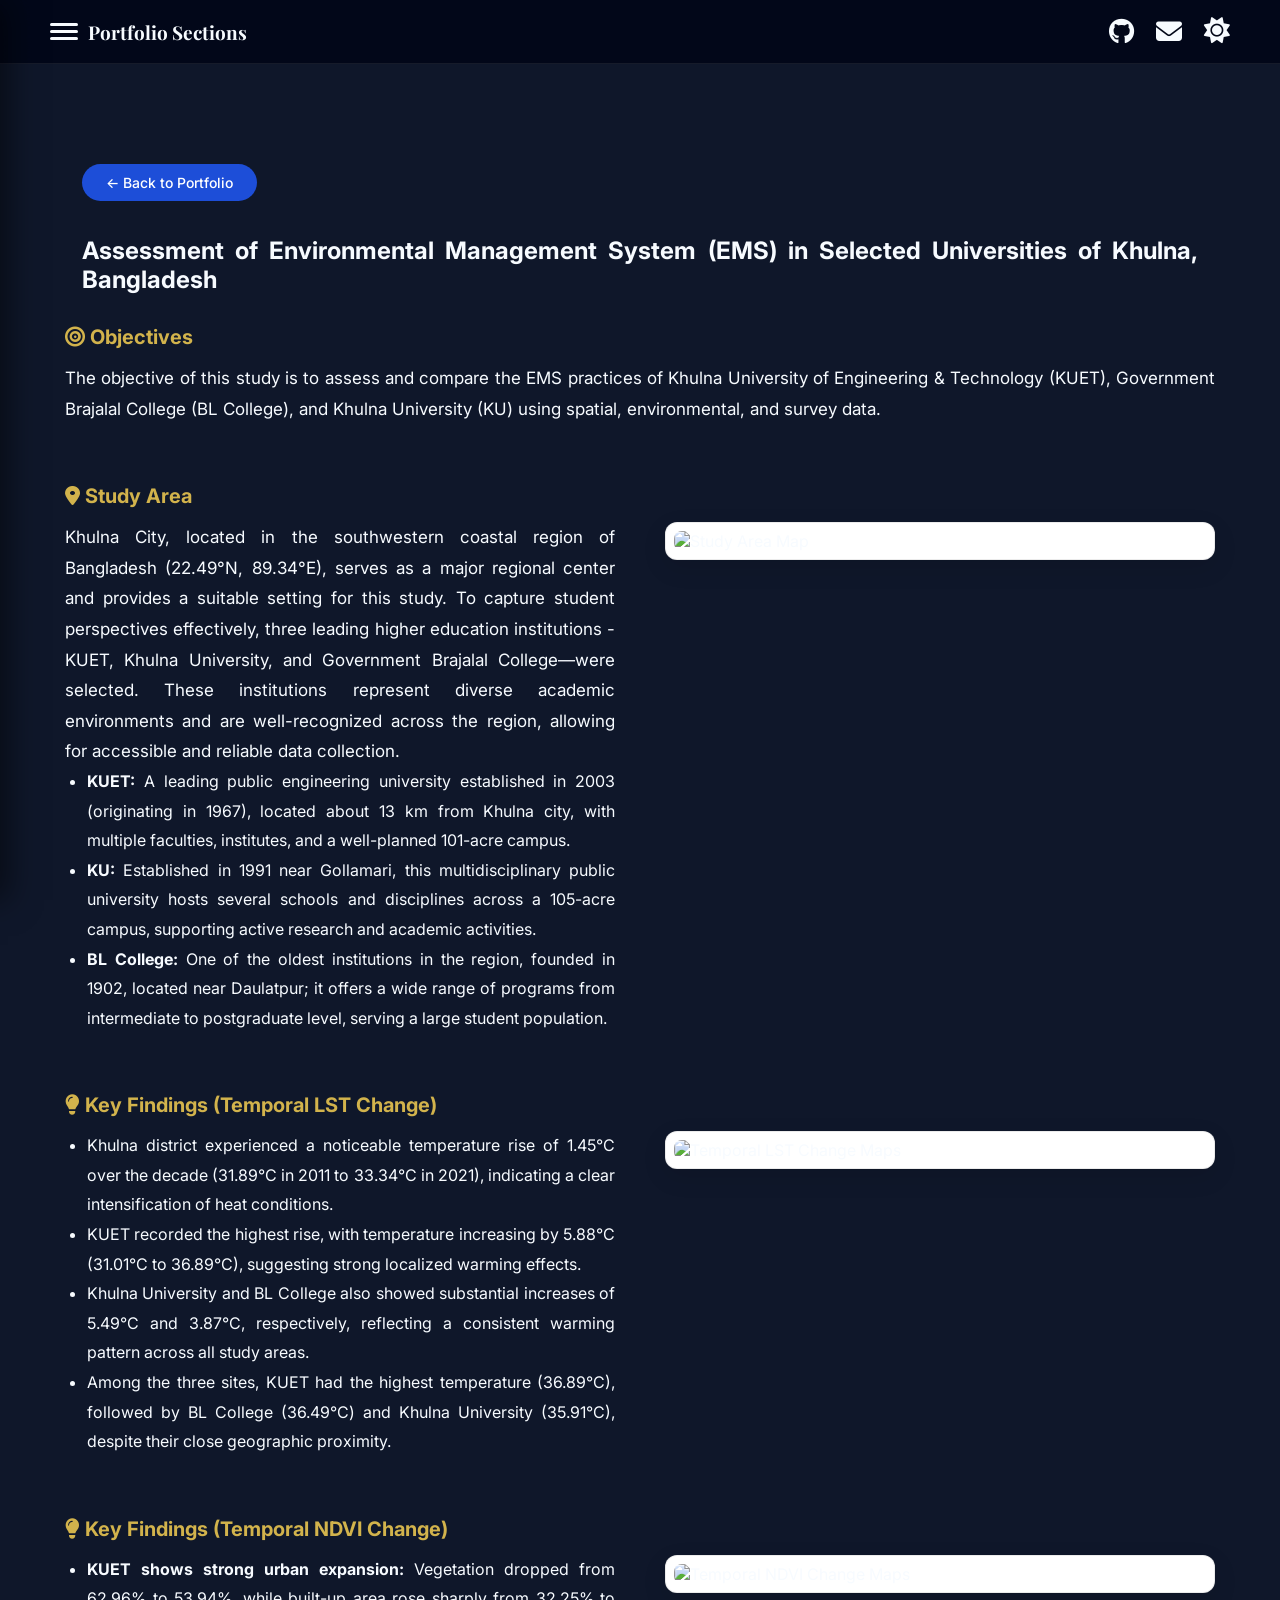
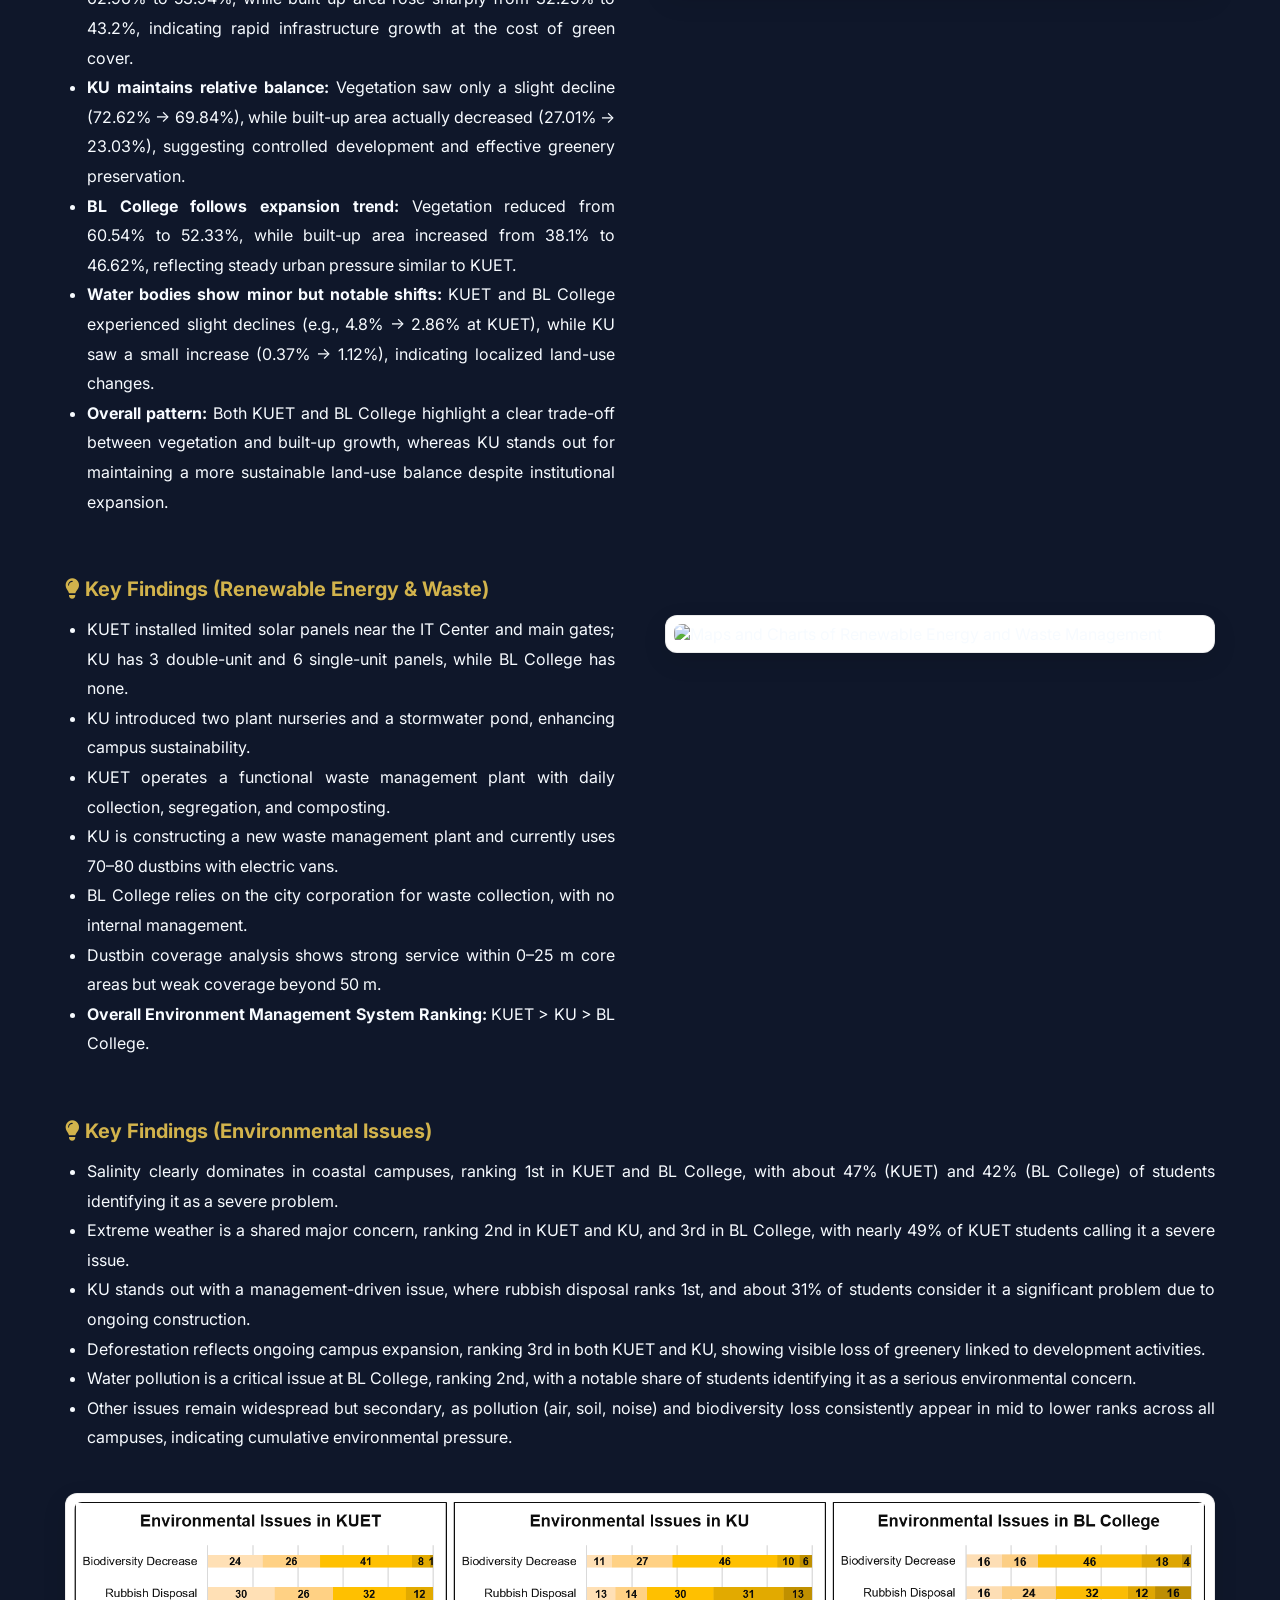
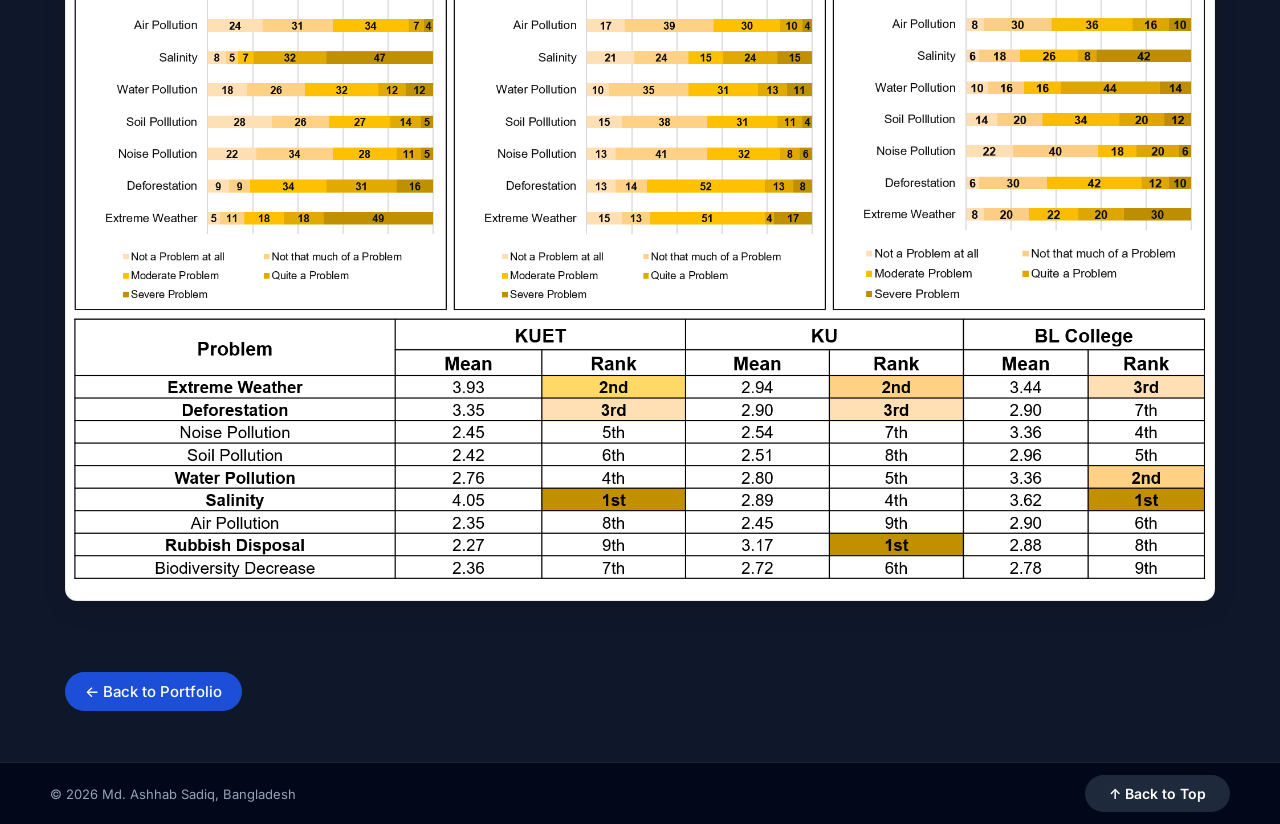
==== academic-ems.html @ 7db841ff "Create academic-ems.html" ====
<!DOCTYPE html>
<html lang="en">
<head>
  <meta charset="UTF-8">
  <meta name="viewport" content="width=device-width, initial-scale=1.0">
  <title>Md. Ashhab Sadiq | Portfolio</title>
  <link rel="stylesheet" href="style.css">
  <link rel="stylesheet" href="https://cdnjs.cloudflare.com/ajax/libs/font-awesome/6.5.1/css/all.min.css">
  <link href="https://fonts.googleapis.com/css2?family=Playfair+Display:wght@500;700&family=Inter:wght@300;400;500&display=swap" rel="stylesheet">
  <link rel="icon" href="Images/Icon.ico" type="image/png">
</head>
<body>

<!-- TOP NAVBAR -->
<header class="navbar">
  <div class="hamburger">
    <input type="checkbox" id="mobile-menu-toggle">
    <label for="mobile-menu-toggle" class="hamburger-label">
      <span></span><span></span><span></span>
    </label>
    <span class="hamburger-text">Portfolio Sections</span>
    <nav class="mobile-menu">
      <div class="menu-close"><i class="fas fa-times"></i></div>
      <a href="index.html#about" class="menu-link">ABOUT ME</a>
      <a href="index.html#education" class="menu-link">EDUCATION</a>
      <a href="index.html#research" class="menu-link">RESEARCH & PUBLICATIONS</a>
      <a href="index.html#projects" class="menu-link">ACADEMIC PROJECTS</a>
      <a href="index.html#experience" class="menu-link">WORK EXPERIENCES</a>
      <a href="index.html#skills" class="menu-link">TECHNICAL SKILLS</a>
      <a href="index.html#certifications" class="menu-link">CERTIFICATIONS</a>
      <a href="index.html#awards" class="menu-link">AWARDS</a>
      <a href="index.html#extracurricular" class="menu-link">EXTRACURRICULARS</a>
      <a href="index.html#contact" class="menu-link">CONTACT & PROFILES</a>
    </nav>
  </div>

  <div class="social-icons">
    <a href="https://github.com/ashhabsadiq" target="_blank"><i class="fab fa-github"></i></a>
    <a href="mailto:sadiq.kuet.urp@gmail.com"><i class="fas fa-envelope"></i></a>
    <button id="theme-toggle" class="theme-btn"><i class="fas fa-sun"></i></button>
  </div>
</header>

<!-- TITLE SECTION + TWO BUTTONS (perfectly aligned on same line) -->
<section class="hero" style="padding: 100px 20px 30px; text-align: left;">
  <div class="container">
    
<!-- Buttons row: Back on left -->
    <div style="display: flex; align-items: center; margin-bottom: 35px;">
      <a href="index.html#academic-ems" class="btn" style="font-size:14px; padding:10px 24px; white-space:nowrap;">
        ← Back to Portfolio
      </a>
    </div>

    <h2 style="margin-top:0; text-align:justify;">Assessment of Environmental Management System (EMS) in Selected Universities of Khulna, Bangladesh</h2>
  </div>
</section>

<!-- CONTENT -->
<section class="section">
  <div class="container">

    <!-- Aim -->
    <h4><i class="fas fa-bullseye"></i> Objectives</h4>
    <p style="font-size:17px; line-height:1.8; margin-bottom:40px; text-align:justify;">
      The objective of this study is to assess and compare the EMS practices of Khulna University of Engineering & Technology (KUET), Government Brajalal College (BL College), and Khulna University (KU) using spatial, environmental, and survey data.
    </p>

    <!-- Study Area - NEW SECTION -->
    <h4 style="margin-top: 60px;"><i class="fas fa-map-marker-alt"></i> Study Area</h4>
    <div style="display:flex; gap:50px; flex-wrap:wrap; align-items:start;">
      <div style="flex:1; min-width:300px;">
        <p style="font-size:17px; line-height:1.8; text-align:justify;">
Khulna City, located in the southwestern coastal region of Bangladesh (22.49°N, 89.34°E), serves as a major regional center and provides a suitable setting for this study. To capture student perspectives effectively, three leading higher education institutions - KUET, Khulna University, and Government Brajalal College—were selected. These institutions represent diverse academic environments and are well-recognized across the region, allowing for accessible and reliable data collection.</p>
        <ul style="line-height:1.85; font-size:16px; padding-left:22px; text-align:justify;">
 <li><strong>KUET:</strong> A leading public engineering university established in 2003 (originating in 1967), located about 13 km from Khulna city, with multiple faculties, institutes, and a well-planned 101-acre campus.</li>
 <li><strong>KU:</strong> Established in 1991 near Gollamari, this multidisciplinary public university hosts several schools and disciplines across a 105-acre campus, supporting active research and academic activities.</li>
 <li><strong>BL College:</strong> One of the oldest institutions in the region, founded in 1902, located near Daulatpur; it offers a wide range of programs from intermediate to postgraduate level, serving a large student population.</li>
        </ul>
      </div>
      <div style="flex:1; min-width:300px;">
        <div style="border: 1px solid rgba(0,0,0,0.08); border-radius:12px; padding:8px; background:#fff; box-shadow:0 8px 25px rgba(0,0,0,0.1);">
          <img src="Images/eps_studyarea.png" alt="Study Area Map" style="width:100%; border-radius:8px;">
        </div>
      </div>
    </div>

 <!-- Findings LST -->
   <h4 style="margin-top: 60px;"><i class="fas fa-lightbulb"></i> Key Findings (Temporal LST Change)</h4>
    <div style="display:flex; gap:50px; flex-wrap:wrap; align-items:start;">
      <div style="flex:1; min-width:300px;">
        <ul style="line-height:1.85; font-size:16px; padding-left:22px; text-align:justify;">
          <li>Khulna district experienced a noticeable temperature rise of 1.45°C over the decade (31.89°C in 2011 to 33.34°C in 2021), indicating a clear intensification of heat conditions.</li>
          <li>KUET recorded the highest rise, with temperature increasing by 5.88°C (31.01°C to 36.89°C), suggesting strong localized warming effects.</li>
          <li>Khulna University and BL College also showed substantial increases of 5.49°C and 3.87°C, respectively, reflecting a consistent warming pattern across all study areas.</li>
          <li>Among the three sites, KUET had the highest temperature (36.89°C), followed by BL College (36.49°C) and Khulna University (35.91°C), despite their close geographic proximity.</li>
        </ul>
      </div>
      <div style="flex:1; min-width:300px;">
        <div style="border: 1px solid rgba(0,0,0,0.08); border-radius:12px; padding:8px; background:#fff; box-shadow:0 8px 25px rgba(0,0,0,0.1);">
          <img src="Images/eps_lst.png" alt="Temporal LST Change Maps" style="width:100%; border-radius:8px;">
        </div>
      </div>
    </div>

     <!-- Findings NDVI -->
   <h4 style="margin-top: 60px;"><i class="fas fa-lightbulb"></i> Key Findings (Temporal NDVI Change)</h4>
    <div style="display:flex; gap:50px; flex-wrap:wrap; align-items:start;">
      <div style="flex:1; min-width:300px;">
        <ul style="line-height:1.85; font-size:16px; padding-left:22px; text-align:justify;">
          <li><strong>KUET shows strong urban expansion:</strong> Vegetation dropped from 62.96% to 53.94%, while built-up area rose sharply from 32.25% to 43.2%, indicating rapid infrastructure growth at the cost of green cover.</li>
          <li><strong>KU maintains relative balance:</strong> Vegetation saw only a slight decline (72.62% → 69.84%), while built-up area actually decreased (27.01% → 23.03%), suggesting controlled development and effective greenery preservation.</li>
          <li><strong>BL College follows expansion trend:</strong> Vegetation reduced from 60.54% to 52.33%, while built-up area increased from 38.1% to 46.62%, reflecting steady urban pressure similar to KUET.</li>
          <li><strong>Water bodies show minor but notable shifts:</strong> KUET and BL College experienced slight declines (e.g., 4.8% → 2.86% at KUET), while KU saw a small increase (0.37% → 1.12%), indicating localized land-use changes.</li>
          <li><strong>Overall pattern:</strong> Both KUET and BL College highlight a clear trade-off between vegetation and built-up growth, whereas KU stands out for maintaining a more sustainable land-use balance despite institutional expansion.</li>
        </ul>
      </div>
      <div style="flex:1; min-width:300px;">
        <div style="border: 1px solid rgba(0,0,0,0.08); border-radius:12px; padding:8px; background:#fff; box-shadow:0 8px 25px rgba(0,0,0,0.1);">
          <img src="Images/eps_ndvi.png" alt="Temporal NDVI Change Maps" style="width:100%; border-radius:8px;">
        </div>
      </div>
    </div>
    
   <!-- Findings Others -->
   <h4 style="margin-top: 60px;"><i class="fas fa-lightbulb"></i> Key Findings (Renewable Energy & Waste)</h4>
    <div style="display:flex; gap:50px; flex-wrap:wrap; align-items:start;">
      <div style="flex:1; min-width:300px;">
        <ul style="line-height:1.85; font-size:16px; padding-left:22px; text-align:justify;">
      <li>KUET installed limited solar panels near the IT Center and main gates; KU has 3 double-unit and 6 single-unit panels, while BL College has none.  </li>
      <li>KU introduced two plant nurseries and a stormwater pond, enhancing campus sustainability. </li>
      <li>KUET operates a functional waste management plant with daily collection, segregation, and composting.</li>
      <li>KU is constructing a new waste management plant and currently uses 70–80 dustbins with electric vans.</li>
      <li>BL College relies on the city corporation for waste collection, with no internal management.</li>
      <li>Dustbin coverage analysis shows strong service within 0–25 m core areas but weak coverage beyond 50 m.</li>
      <li><strong>Overall Environment Management System Ranking:</strong> KUET > KU > BL College.</li>
        </ul>
      </div>
      <div style="flex:1; min-width:300px;">
        <div style="border: 1px solid rgba(0,0,0,0.08); border-radius:12px; padding:8px; background:#fff; box-shadow:0 8px 25px rgba(0,0,0,0.1);">
          <img src="Images/eps_others.png" alt="Maps and Charts of Renewable Energy and Waste Management" style="width:100%; border-radius:8px;">
        </div>
      </div>
    </div>

    <!-- Key Findings ENV Issues-->
    <h4 style="margin-top: 60px;"><i class="fas fa-lightbulb"></i> Key Findings (Environmental Issues)</h4>
    <ul style="line-height:1.85; font-size:16px; margin-bottom:40px; padding-left:22px; text-align:justify;">
      <li>Salinity clearly dominates in coastal campuses, ranking 1st in KUET and BL College, with about 47% (KUET) and 42% (BL College) of students identifying it as a severe problem.</li>
      <li>Extreme weather is a shared major concern, ranking 2nd in KUET and KU, and 3rd in BL College, with nearly 49% of KUET students calling it a severe issue.</li>
      <li>KU stands out with a management-driven issue, where rubbish disposal ranks 1st, and about 31% of students consider it a significant problem due to ongoing construction.</li>
      <li>Deforestation reflects ongoing campus expansion, ranking 3rd in both KUET and KU, showing visible loss of greenery linked to development activities.</li>
      <li>Water pollution is a critical issue at BL College, ranking 2nd, with a notable share of students identifying it as a serious environmental concern.</li>
      <li>Other issues remain widespread but secondary, as pollution (air, soil, noise) and biodiversity loss consistently appear in mid to lower ranks across all campuses, indicating cumulative environmental pressure.</li>
    </ul>

    <div style="border: 1px solid rgba(0,0,0,0.08); border-radius:12px; padding:8px; background:#fff; box-shadow:0 8px 25px rgba(0,0,0,0.1);">
      <img src="Images/eps_envissues.png" alt="Environmental Issues of KUET, KU and BL College" style="width:100%; border-radius:8px;">
    </div>
    
    <!-- Bottom Back button -->
    <div style="text-align:left; margin:80px 0 60px;">
      <a href="index.html#academic-ems" class="btn" style="font-size:15px; padding:10px 20px;">
        ← Back to Portfolio
      </a>
    </div>

  </div>
</section>

<!-- FOOTER -->
<footer class="footer">
  <div class="footer-left">© 2026 Md. Ashhab Sadiq, Bangladesh</div>
  <a href="#" onclick="window.scrollTo({top:0, behavior:'smooth'}); return false;" class="back-to-top">↑ Back to Top</a>
</footer>

<script>
// Theme toggle + menu script (same as main portfolio)
const toggleBtn = document.getElementById('theme-toggle');
const body = document.body;
function setTheme(isLight) {
  if (isLight) {
    body.classList.add('light-mode');
    toggleBtn.innerHTML = '<i class="fas fa-moon"></i>';
  } else {
    body.classList.remove('light-mode');
    toggleBtn.innerHTML = '<i class="fas fa-sun"></i>';
  }
}
if (localStorage.getItem('theme') === 'light') setTheme(true);
toggleBtn.addEventListener('click', () => {
  const isLight = !body.classList.contains('light-mode');
  setTheme(isLight);
  localStorage.setItem('theme', isLight ? 'light' : 'dark');
});

document.querySelectorAll('.menu-link').forEach(link => {
  link.addEventListener('click', () => {
    document.getElementById('mobile-menu-toggle').checked = false;
  });
});
document.querySelector('.menu-close').addEventListener('click', () => {
  document.getElementById('mobile-menu-toggle').checked = false;
});
</script>
<!-- MOBILE RESPONSIVE - Same as main portfolio -->
<style>
@media (max-width: 768px) {
  .navbar { padding: 14px 16px !important; }
  .container { width: 98% !important; padding-left: 8px !important; padding-right: 8px !important; }
  .hero { padding: 80px 8px 18px !important; font-size: 12px !important }
  .section { padding: 50px 8px !important; }
  .btn { padding: 10px 8px !important; font-size: 14px; }
}
</style>
</body>
</html>
---- style.css ----
/* ===================== */
/* RESET */
/* ===================== */
* {
  margin: 0;
  padding: 0;
  box-sizing: border-box;
}
body {
  font-family: 'Inter', sans-serif;
  background: #0f172a;
  color: #f7fbff; 
}

/* ===================== */
/* FIX: HIDE CHECKBOX */
/* ===================== */
#mobile-menu-toggle {
  display: none !important;
}

/* ===================== */
/* TOP NAVBAR */
/* ===================== */
.navbar {
  display: flex;
  justify-content: space-between;
  align-items: center;
  padding: 16px 50px;
  background: rgba(2, 6, 23, 0.88);
  backdrop-filter: blur(20px);
  border-bottom: 1px solid rgba(255,255,255,0.08);
  font-size: 16.5px;
  position: sticky;
  top: 0;
  z-index: 1000;
}

/* Light mode glass */
.light-mode .navbar {
  background: rgba(248, 246, 242, 0.90);
  backdrop-filter: blur(20px);
  border-bottom: 1px solid rgba(0,0,0,0.08);
}
.logo {
  font-family: 'Playfair Display', serif;
  font-size: 20px;
  color: #f7fbff;
  font-weight: 700;
}
.social-icons {
  display: flex;
  gap: 22px;
}
.social-icons a {
  color: #f7fbff;
  font-size: 26px;
  transition: 0.3s;
}
.social-icons a:hover {
  color: #00e5d4;
  transform: translateY(-3px);
}

/* ===================== */
/* HERO */
/* ===================== */
.hero {
  text-align: center;
  padding: 100px 20px 20px;
}
.hero h1 {
  font-family: 'Playfair Display', serif;
  font-size: 92px;
  font-weight: 700;
  color: #f7fbff;
  margin-bottom: 16px;
}
.hero p {
  margin-bottom: 40px;
  font-size: 20px;
  color: #94a3b8;
}
.buttons {
  margin-top: 50px;
}
.btn {
  background: #1d4ed8;
  color: white;
  padding: 12px 22px;
  border-radius: 30px;
  text-decoration: none;
  margin-right: 10px;
  font-weight: 500;
}
.btn-outline {
  border: 1px solid #3b82f6;
  color: #3b82f6;
  padding: 12px 24px;
  border-radius: 30px;
  text-decoration: none;
  font-weight: 500;
}

/* Golden CV Button with glow */
.cv-button-wrapper {
  margin-top: 35px;
  display: flex;
  justify-content: center;
}
.btn-cv {
  background: #d2b34c;
  color: #0f172a;
  padding: 14px 24px;
  border-radius: 30px;
  text-decoration: none;
  font-weight: 600;
  font-size: 16.5px;
  transition: all 0.3s ease;
  box-shadow: 0 4px 12px rgba(210, 179, 76, 0.4);
}
.btn-cv:hover {
  background: #f5d16e;
  transform: translateY(-3px);
  box-shadow: 0 8px 20px rgba(210, 179, 76, 0.5);
}
/* ===================== */
/* WELCOME LINE - Matches subtitle + custom glow */
/* ===================== */
.hero p:nth-of-type(2) {
  font-family: 'Inter', sans-serif;
  font-size: 18px;
  font-weight: 500;
  margin-top: 8px;
  letter-spacing: 1px;
  color: #f7fbff;                    /* matches subtitle in dark mode */
  text-shadow: 0 0 18px rgba(0, 255, 255, 0.45);   /* cyan glow (#00ffff) */
}

/* Light mode - exact subtitle color + #203864 subtle glow */
.light-mode .hero p:nth-of-type(2) {
  color: #151715 !important;         /* matches subtitle in light mode */
  text-shadow: 0 0 18px rgba(32, 56, 100, 0.28) !important;   /* #203864 subtle glow */
}
/* ===================== */
/* SECTION HEADINGS (h2) */
/* ===================== */
.section h2 {
  font-family: 'Playfair Display', serif;
  font-size: 32px;
  margin-bottom: 30px;
  text-align: left;
  color: #00ffff;
  -webkit-background-clip: text;
  display: flex;
  align-items: center;
  gap: 12px;
}
.section h2 i {
  color: #00e5d4;
  font-size: 32px;
}

/* ===================== */
/* UNIFORM HEADING HIERARCHY */
/* ===================== */
h3 {
  font-size: 20px;
  color: #ffffff;
  margin-bottom: 4px;
}
h4 {
  font-size: 20px;
  color: #d2b34c !important;
  margin-bottom: 14px;
}
h5 {
  font-size: 15.5px;
  color: #f2f5ff;
  font-weight: 700;
  margin: 18px 0 8px 0;
}

/* ===================== */
/* CONTAINER & CARDS */
/* ===================== */
.container {
  width: 90%;
  max-width: 1150px;
  margin: 0 auto;
}
.section {
  padding: 100px 0;
}
.card {
  background: #1e293b;
  padding: 25px;
  border-radius: 15px;
  transition: 0.3s;
  margin-bottom: 20px;
}
.card:hover {
  transform: translateY(-6px);
  box-shadow: 0 10px 20px rgba(0, 229, 212, 0.15);
}
.card p, .card ul li, .card ol li {
  color: #f2f5ff;
  font-size: 15.5px;
  line-height: 1.7;
  text-align: justify;
}

/* Remove blue underline from ALL links */
.card a, .extra-text h4 a, .project-grid a, .research-card a {
  color: inherit !important;
  text-decoration: none !important;
}
.card a:hover, .extra-text h4 a:hover, .project-grid a:hover, .research-card a:hover {
  color: #00e5d4;
}

/* ===================== */
/* ABOUT ME - Two column layout (restored) */
/* ===================== */
.about-wrapper {
  display: flex;
  justify-content: space-between;
  align-items: center;
  gap: 40px;
}
.about-text {
  flex: 1;
  max-width: 720px;
}
.about-text p {
  font-size: 17px;
  line-height: 1.8;
  color: #f2f5ff;
  margin-bottom: 18px;
  text-align: justify;
}
.about-img img {
  width: 100%;
  max-width: 260px;
  border-radius: 16px;
}

/* ===================== */
/* WORK EXPERIENCE */
/* ===================== */
.job-header {
  display: flex;
  justify-content: space-between;
  align-items: center;
  margin-bottom: 8px;
}
.tenure {
  font-size: 14px;
  color: #94a3b8;
  font-weight: 500;
  white-space: nowrap;
}
.company {
  color: #e0f2fe;
  font-size: 18px;
  margin-bottom: 10px;
}
.card h4 {
  margin: 18px 0 10px 0;
  font-size: 16px;
  color: #e0f2fe;
}
.card ul, .card ol {
  padding-left: 22px;
  margin: 8px 0 18px 0;
  line-height: 1.75;
  text-align: justify;
}
.card ul li, .card ol li {
  margin-bottom: 5px;
  color: #cbd5f5;
}
.card ol {
  list-style-type: decimal;
}
.footnote {
  font-size: 12px !important;
  color: #94a3b8;
  margin-top: 8px;
}

/* ===================== */
/* TECHNICAL SKILLS, CERTIFICATIONS, AWARDS, EXTRACURRICULAR, CONTACT */
/* ===================== */
.skills-grid {
  display: flex;
  flex-wrap: wrap;
  gap: 10px;
  justify-content: flex-start;
  padding: 10px 0;
}
.skill-item {
  background: #1e293b;
  color: #e0f2fe;
  padding: 9px 20px;
  border-radius: 50px;
  font-size: 16px;
  white-space: nowrap;
  transition: all 0.3s ease;
  box-shadow: 0 2px 6px rgba(0, 0, 0, 0.2);
}
.skill-item:hover {
  background: #3b82f6;
  color: white;
  transform: translateY(-2px);
}

.cert-grid {
  display: grid;
  grid-template-columns: repeat(auto-fit, minmax(280px, 1fr));
  gap: 20px;
}
.cert-card {
  background: #1e293b;
  border-radius: 12px;
  overflow: hidden;
  transition: 0.3s;
}
.cert-card:hover {
  transform: translateY(-6px);
  box-shadow: 0 10px 20px rgba(0, 229, 212, 0.2);
}
.cert-card img {
  width: 100%;
  height: auto;
  display: block;
}
.cert-info {
  padding: 14px 16px;
}
.cert-info h4 {
  color: #ffffff !important;
  font-size: 16px;
  margin-bottom: 4px;
}
.cert-info p {
  color: #d2b34c;
  font-size: 14px;
  margin: 0;
}

.award-text {
  text-align: justify;
  max-width: 100%;
  margin-bottom: 40px;
  font-size: 18px;
  line-height: 1.5;
  color: #f2f5ff;
}
.award-grid {
  display: grid;
  grid-template-columns: repeat(auto-fit, minmax(320px, 1fr));
  gap: 20px;
}
.award-item {
  background: #1e293b;
  border-radius: 12px;
  overflow: hidden;
  box-shadow: 0 4px 15px rgba(0, 0, 0, 0.3);
  transition: 0.3s;
}
.award-item:hover {
  transform: translateY(-8px);
  box-shadow: 0 12px 25px rgba(0, 229, 212, 0.2);
}
.award-item img {
  width: 100%;
  height: auto;
  display: block;
}

.extra-item {
  display: flex;
  flex-wrap: wrap;
  gap: 40px;
  background: #1e293b;
  padding: 30px;
  border-radius: 15px;
  margin-bottom: 30px;
  align-items: flex-start;
}
.extra-text {
  flex: 1;
  min-width: 300px;
}
.extra-text h3 {
  font-size: 22px;
  margin-bottom: 6px;
}
.extra-text h4.company {
  margin-bottom: 16px;
}
.extra-text ul {
  padding-left: 22px;
  line-height: 1.75;
  text-align: justify;
}
.extra-text ul li {
  margin-bottom: 12px;
  color: #cbd5f5;
}
.extra-images {
  flex: 1;
  min-width: 300px;
  display: flex;
  flex-wrap: wrap;
  gap: 12px;
}
.extra-images img {
  width: 100%;
  border-radius: 10px;
  box-shadow: 0 4px 12px rgba(0, 0, 0, 0.4);
  transition: 0.3s;
}
.extra-images img:hover {
  transform: scale(1.03);
}

.contact-buttons {
  display: flex;
  flex-wrap: wrap;
  justify-content: space-between;
  gap: 20px;
  margin-top: 50px;
  width: 100%;
}
.contact-btn {
  display: flex;
  flex-direction: column;
  align-items: center;
  justify-content: center;
  width: 145px;
  height: 145px;
  background: #1e293b;
  border-radius: 20px;
  text-decoration: none;
  color: #e0f2fe;
  transition: all 0.3s ease;
  box-shadow: 0 6px 18px rgba(0, 0, 0, 0.35);
  flex: 1;
  min-width: 130px;
}
.contact-btn:hover {
  background: #3b82f6;
  color: white;
  transform: translateY(-8px);
}
.contact-btn i {
  font-size: 58px;
  margin-bottom: 14px;
}
.contact-btn span {
  font-size: 17px;
  font-weight: 600;
}

/* Project grid */
.project-grid {
  display: grid;
  grid-template-columns: repeat(auto-fit, minmax(320px, 1fr));
  gap: 25px;
}

/* ===================== */
/* RESEARCH & PUBLICATIONS - 2x2 grid */
/* ===================== */
.research-grid {
  display: grid;
  grid-template-columns: repeat(auto-fit, minmax(480px, 1fr));
  gap: 24px;
}
.research-card {
  background: #1e293b;
  padding: 24px;
  border-radius: 16px;
  transition: all 0.3s ease;
  height: 100%;
  display: flex;
  flex-direction: column;
}
.research-card:hover {
  transform: translateY(-6px);
  box-shadow: 0 12px 25px rgba(0, 229, 212, 0.15);
}
.research-card h3 {
  font-size: 18px;
  color: #ffffff;
  margin-bottom: 8px;
  line-height: 1.3;
}
.research-meta {
  font-size: 15px;
  font-weight: bold;
  color: #d2b34c;
  margin-bottom: 16px;
  display: flex;
  align-items: center;
  gap: 6px;
}
.research-meta i {
  color: #00e5d4;
}
.research-card p {
  color: #f2f5ff;
  font-size: 15.5px;
  line-height: 1.7;
  text-align: justify;
  flex-grow: 1;
  margin-bottom: 20px;
}
.keyword-tags {
  display: flex;
  flex-wrap: wrap;
  gap: 8px;
}
.keyword-tags .tag {
  background: #0f172a;
  color: #d2b34c;
  font-size: 13.5px;
  padding: 4px 14px;
  border-radius: 30px;
  white-space: nowrap;
}

/* Final fix for blue underlines in Research cards */
.research-grid .card-link,
.research-card a {
  color: inherit !important;
  text-decoration: none !important;
}
.research-grid .card-link:hover,
.research-card a:hover {
  color: #00e5d4;
}

/* ===================== */
/* LIGHT MODE THEME - FULLY UPDATED as requested */
/* ===================== */
.light-mode {
  --bg: #e8e3d8;
  --text: #292929;
  --card: #faf8f4;
  --h4-color: #203864;
  --accent: #1d4ed8;
}

/* Main background & text - forced everywhere */
.light-mode body {
  background: var(--bg) !important;
  color: var(--text) !important;
}

/* Hero section (between the two navbars) */
.light-mode .hero {
  background: var(--bg) !important;
}

/* Force all section padding areas */
.light-mode .section {
  background: var(--bg) !important;
}

/* FIX: remove dark block effect around divider */
.light-mode .section-divider {
  background: transparent !important;
}

.light-mode .logo,
.light-mode .secondary-container a {
  color: #292929;
}

/* Top navbar icons (GitHub + Email) */
.light-mode .social-icons a {
  color: #292929;
}
.light-mode .social-icons a:hover {
  color: #203864;
}

/* Section heading icons (graduation cap, flask, etc.) */
.light-mode .section h2 i {
  color: #203864 !important;
}

/* Section headings */
.light-mode .section h2 {
  color: #203864 !important;
}

/* View Research button (outline + text) */
.light-mode .btn-outline {
  border: 1px solid #292929;
  color: #292929;
}

/* All cards & containers with soft grey outer glow */
.light-mode .card,
.light-mode .research-card,
.light-mode .cert-card,
.light-mode .award-item,
.light-mode .extra-item,
.light-mode .contact-btn,
.light-mode .skill-item {
  background: var(--card) !important;
  box-shadow: 0 8px 25px rgba(0, 0, 0, 0.12) !important;
}

/* All text (h1, h2, h3, h5, paragraphs, bullets, lists) */
.light-mode h1,
.light-mode h2,
.light-mode h3,
.light-mode h5,
.light-mode p,
.light-mode li,
.light-mode .research-card p,
.light-mode .award-text p,
.light-mode .extra-text ul li,
.light-mode .card ul li,
.light-mode .card ol li {
  color: var(--text) !important;
}

/* h4 (institutions, companies, course lines, etc.) */
.light-mode h4,
.light-mode .research-meta,
.light-mode .tenure,
.light-mode .footnote,
.light-mode .company,
.light-mode .cert-info h4 {
  color: var(--h4-color) !important;
}

.light-mode body {
  background: var(--bg) !important;
}

.light-mode .section {
  background: var(--bg) !important;
}

.light-mode .hero {
  background: var(--bg) !important;
}

.light-mode .footer {
  background: #faf8f4 !important;
}

/* Technical Skills pills */
.light-mode .skill-item {
  color: #292929 !important;
}
.light-mode .skill-item:hover {
  background: #3b82f6 !important;
  color: white !important;
}

/* Contact buttons text & icons */
.light-mode .contact-btn {
  color: #292929 !important;
}
.light-mode .contact-btn i,
.light-mode .contact-btn span {
  color: #292929 !important;
}
.light-mode .contact-btn:hover {
  background: #3b82f6 !important;
  color: white !important;
}

/* Keyword tags */
.light-mode .keyword-tags .tag {
  background: #f1f1f1;
  color: #203864;
}

/* CV Button */
.light-mode .btn-cv {
  background: #d2b34c;
  color: #0f172a;
}

/* Theme toggle button */
.theme-btn {
  background: none;
  border: none;
  color: #f7fbff;
  font-size: 26px;
  cursor: pointer;
  padding: 0;
  transition: 0.3s;
}
.light-mode .theme-btn {
  color: #292929;
}
.theme-btn:hover {
  transform: rotate(30deg);
}

/* ===================== */
/* RESPONSIVE DESIGN + BEAUTIFUL SIDE PANEL */
/* Hamburger visible everywhere now */
.hamburger {
  display: flex;
  align-items: center;
  gap: 10px;
  cursor: pointer;
}
.hamburger-label {
  display: flex;
  flex-direction: column;
  gap: 4px;
  width: 28px;
}
.hamburger-label span {
  height: 3px;
  background: #f7fbff;
  border-radius: 3px;
  transition: 0.3s;
}
.light-mode .hamburger-label span {
  background: #292929;
}
.hamburger-text {
  font-family: 'Playfair Display', serif;
  font-size: 19px;
  font-weight: 700;
  color: #f7fbff;
}
.light-mode .hamburger-text {
  color: #292929;
}

/* Beautiful Side Panel */
.mobile-menu {
  position: fixed;
  top: 0;
  left: -320px;
  width: 320px;
  height: 100vh;
  background: rgba(2, 6, 23, 0.97);
  backdrop-filter: blur(24px);
  box-shadow: 8px 0 30px rgba(0, 0, 0, 0.5);
  padding: 90px 25px 40px;
  display: flex;
  flex-direction: column;
  gap: 6px;
  transition: left 0.45s cubic-bezier(0.32, 0.72, 0, 1);
  z-index: 99999;
  overflow-y: auto;
}
.light-mode .mobile-menu {
  background: rgba(248, 246, 242, 0.97);
  backdrop-filter: blur(24px);
  box-shadow: 8px 0 30px rgba(0, 0, 0, 0.2);
}
.mobile-menu a {
  color: #ffffff;
  font-size: 16.5px;
  padding: 14px 22px;
  border-radius: 10px;
  text-decoration: none;
  transition: 0.3s;
}
.light-mode .mobile-menu a {
  color: #292929;
}
.mobile-menu a:hover {
  background: rgba(255,255,255,0.12);
  color: #00e5d4;
}
.light-mode .mobile-menu a:hover {
  background: rgba(0,0,0,0.08);
  color: #203864;
}

/* Glowing top and bottom lines */
.mobile-menu::before,
.mobile-menu::after {
  content: '';
  position: absolute;
  left: 25px;
  right: 25px;
  height: 2px;
  background: linear-gradient(90deg, transparent, #00e5d4, transparent);
  box-shadow: 0 0 12px #00e5d4;
}
.mobile-menu::before {
  top: 75px;
}
.mobile-menu::after {
  bottom: 30px;
}
.light-mode .mobile-menu::before,
.light-mode .mobile-menu::after {
  background: linear-gradient(90deg, transparent, #203864, transparent);
  box-shadow: 0 0 12px #203864;
}

/* Close button */
.menu-close {
  position: absolute;
  top: 28px;
  right: 28px;
  font-size: 32px;
  color: #ffffff;
  cursor: pointer;
  z-index: 100000;
}
.light-mode .menu-close {
  color: #292929;
}

/* Open the panel */
#mobile-menu-toggle:checked ~ .mobile-menu {
  left: 0;
}

/* Top navbar sticky */
.navbar {
  position: sticky;
  top: 0;
  z-index: 1000;
}

/* ===================== */
/* SECTION DIVIDER LINES - FIXED & SUBTLE (works with divider INSIDE section) */
/* ===================== */
.section {
  padding: 1px 0 !important;
}
/* Slim divider - works whether inside or outside section */
.section-divider {
  width: 100%;
  height: 1px;
  margin: 100px auto;
  background: transparent;
  position: relative;
}

/* The actual slim line */
.section-divider::after {
  content: '';
  position: absolute;
  left: 0;
  right: 0;
  top: 50%;
  height: 1px;
  background: linear-gradient(90deg, transparent, #00ffff, transparent);
  opacity: 0.55;
}

/* Light mode - subtle dark line + clean background */
.light-mode .section-divider::after {
  background: linear-gradient(90deg, transparent, #292929, transparent) !important;
  opacity: 0.55 !important;
}

/* Make sure Hero divider appears (Hero is not .section) */
.hero + .section-divider {
  margin-bottom: 10px !important;
}

/* Hover effect */
.section-divider:hover::after {
  opacity: 0.80;
}

/* ===================== */
/* FOOTER BAR - FIXED */
/* ===================== */
.footer {
  background: rgba(2, 6, 23, 0.88);
  backdrop-filter: blur(20px);
  padding: 12px 50px;
  display: flex;
  justify-content: space-between;
  align-items: center;
  font-size: 13px;
  border-top: 1px solid rgba(255,255,255,0.1);
}
.light-mode .footer {
  background: rgba(248, 246, 242, 0.92);
  backdrop-filter: blur(15px);
  border-top: 1px solid rgba(0,0,0,0.1);
  color: #292929;
}
.footer-left {
  color: #94a3b8;
}
.light-mode .footer-left {
  color: #292929;
}
.back-to-top {
  background: #1e293b;
  color: #ffffff;
  padding: 10px 24px;
  border-radius: 30px;
  text-decoration: none;
  font-weight: 600;
  font-size: 14px;
  transition: all 0.3s ease;
  display: flex;
  align-items: center;
  gap: 6px;
}
.light-mode .back-to-top {
  background: #e5e7eb;
  color: #292929;
}
.back-to-top:hover {
  background: #00e5d4;
  color: #020617;
  transform: translateY(-2px);
}

#contact.section {
  padding-bottom: 100px !important;
}

#about.section {
  padding-top: 0 !important;
}

#about h2 {
  margin-top: 0 !important;
}
/* ===================== */
/* SMOOTH SCROLL + OFFSET FOR STICKY NAVBAR */
/* ===================== */
html {
  scroll-behavior: smooth;
}

/* Reserve space for the sticky navbar so section headings are not hidden */
.section {
  scroll-margin-top: 90px !important;
}

/* Extra safety for hero (if needed) */
.hero {
  scroll-margin-top: 80px !important;
}

/* Mobile only */
@media (max-width: 768px) {
  /* Wider overall content */
  .container {
    width: 98% !important;
    max-width: 1250px;
    padding-left: 8px !important;
    padding-right: 8px !important;
    margin-left: auto;
    margin-right: auto;
  }
   .section-divider {
    margin: 65px auto;
  }
  /* Hero title */
  .hero h1 {
    font-size: 40px;
    line-height: 1.05;
  }
    .buttons { margin-top: 40px;}
  
  .section h2 { font-size: 22px;}
  
h3 {font-size: 16.5px;}
h4 {font-size: 16px;}
h5 {
  font-size: 15.5px;
  color: #f2f5ff;
  font-weight: 700;
  margin: 18px 0 8px 0;
}
  /* About Me on mobile - hide photo completely */
  .about-img {
    display: none;
  }
  /* Research & Academic cards */
  .research-grid,
  .academic-grid {
    grid-template-columns: repeat(auto-fit, minmax(300px, 1fr));
    gap: 20px;
  }

  /* MOBILE NAVBAR */
  .navbar {
    padding: 14px 15px;
    font-size: 12px;
    background: rgba(2, 6, 23, 0.94);
    backdrop-filter: blur(20px);
    border-bottom: 1px solid rgba(255,255,255,0.08);
  }
  .light-mode .navbar {
    font-size: 12px;
    background: rgba(248, 246, 242, 0.97) !important;
    backdrop-filter: blur(20px);
    border-bottom: 1px solid rgba(0,0,0,0.08);
    box-shadow: 0 4px 12px rgba(0, 0, 0, 0.08);
  }

  /* SIDE MENU PANEL */
  .mobile-menu {
    width: 58vw !important;
    left: -58vw !important;
    max-width: 340px;
  }
  #mobile-menu-toggle:checked ~ .mobile-menu {
    left: 0 !important;
  }

  .footer {
    padding: 14px 15px;
    font-size: 9px;
  }
  .back-to-top {
    padding: 14px 15px;
    font-size: 10px;
  }

  /* Hero */
  .hero {
    padding: 100px 8px 30px !important;
  }

  /* Buttons */
  .btn {
    padding: 10px 18px !important;
    font-size: 14px;
  }
  /* All sections - 8px side padding */
  .section {
    padding: 1px 8px !important;
  }

  /* Optional: tighter hero on mobile (you can remove if you don't want any change) */
  .hero {
    padding: 100px 8px 30px !important;
  }

}
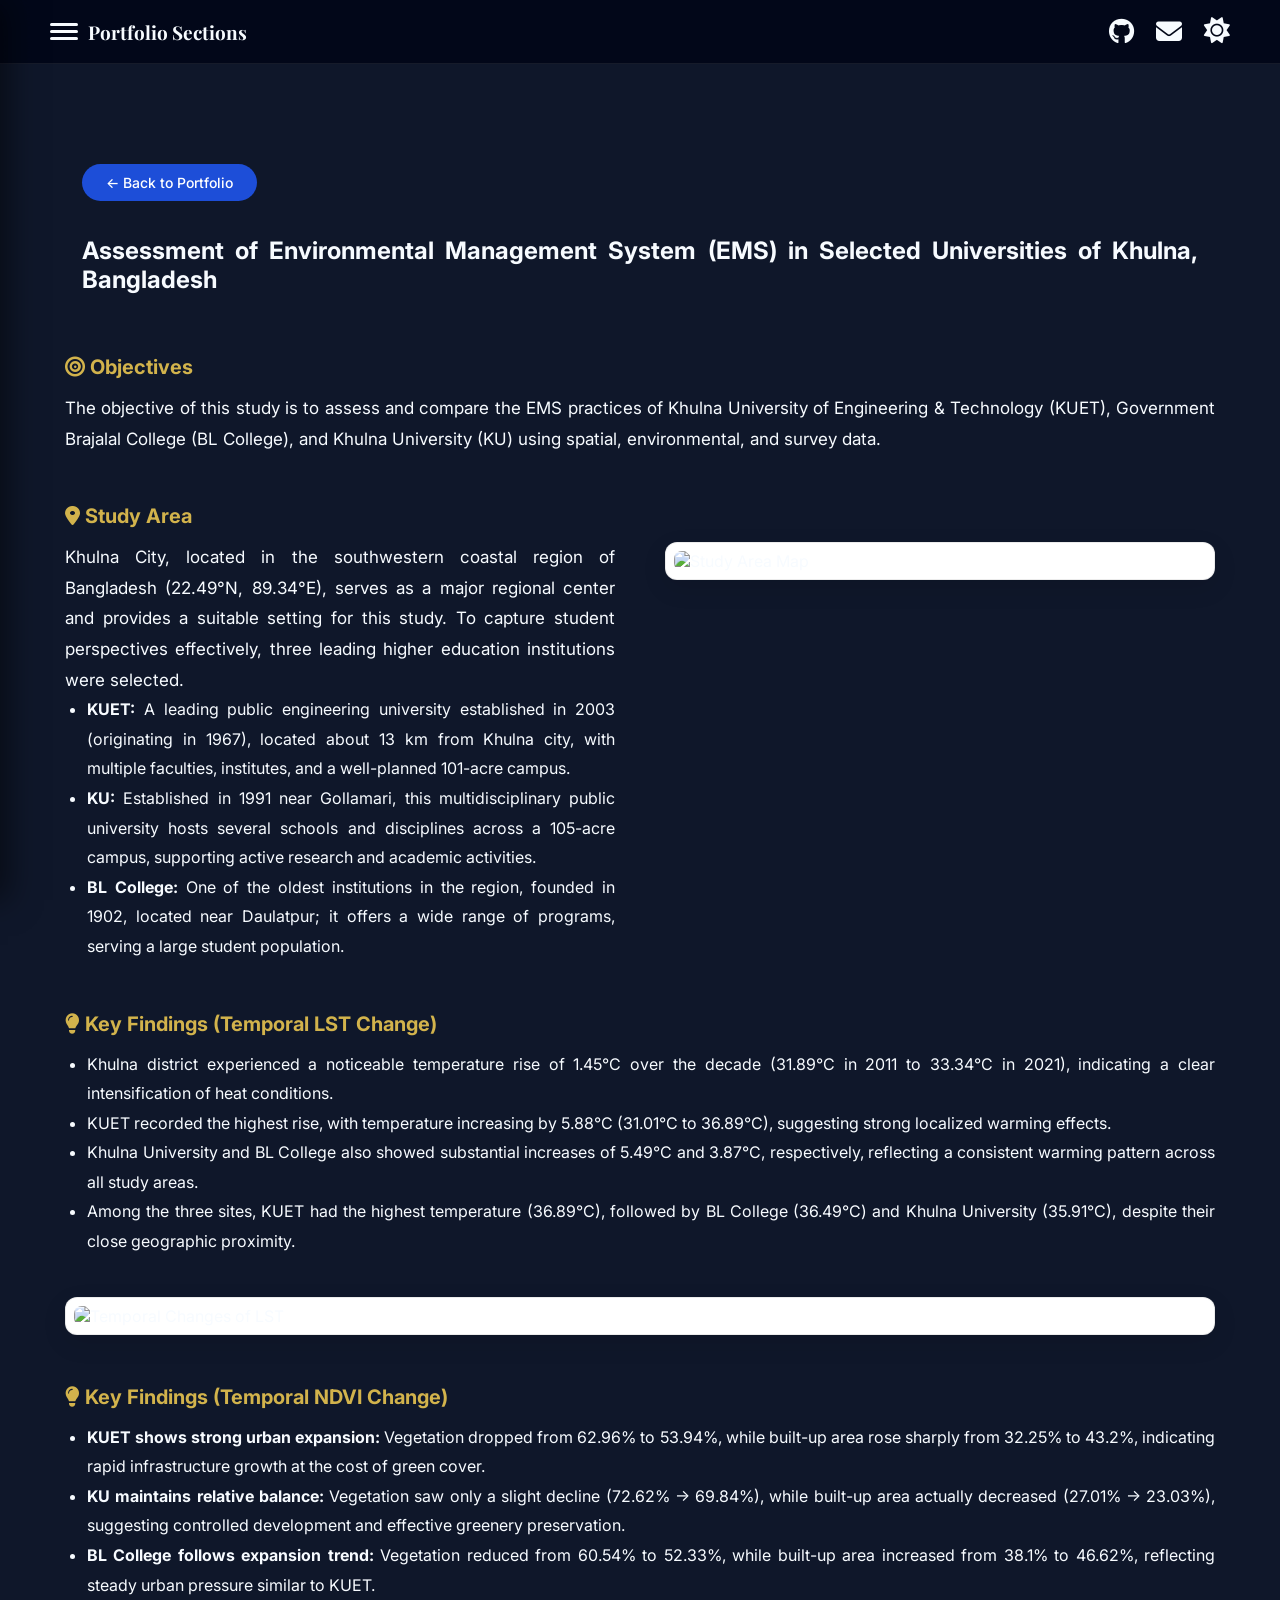
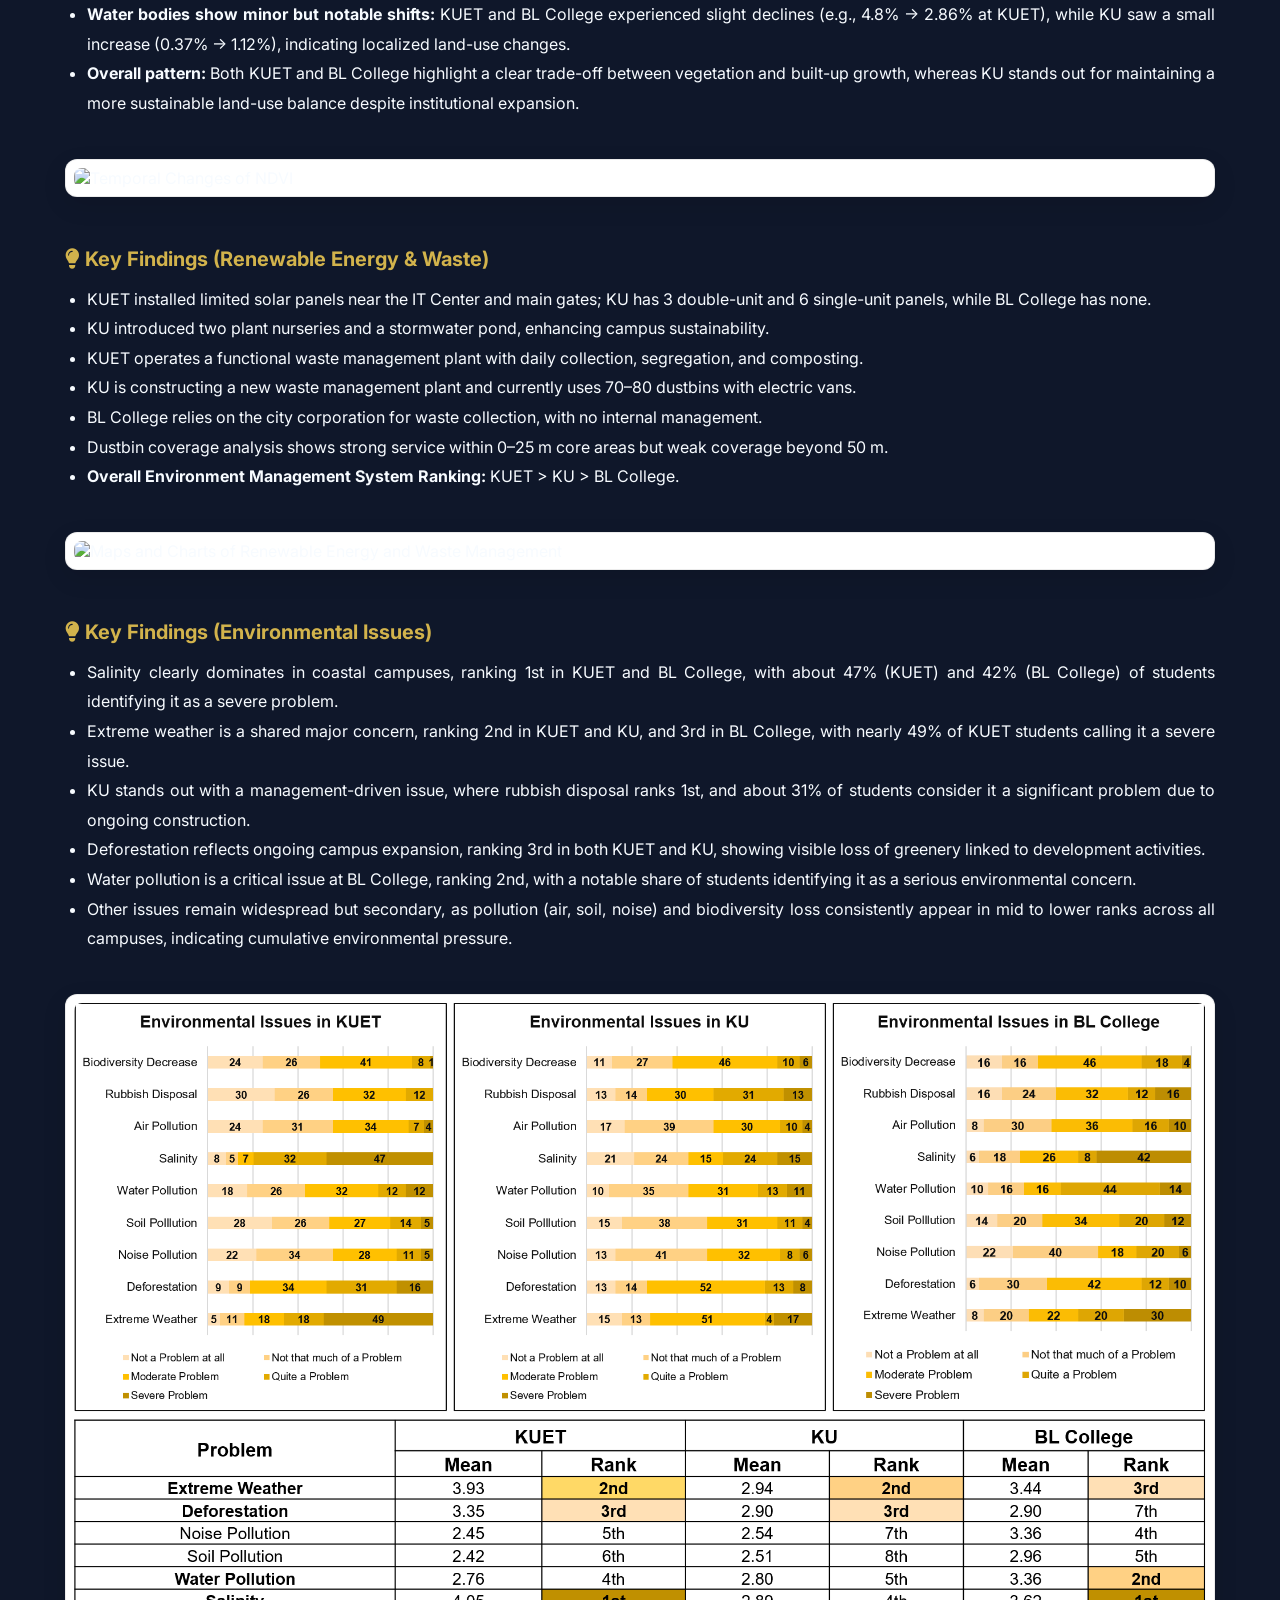
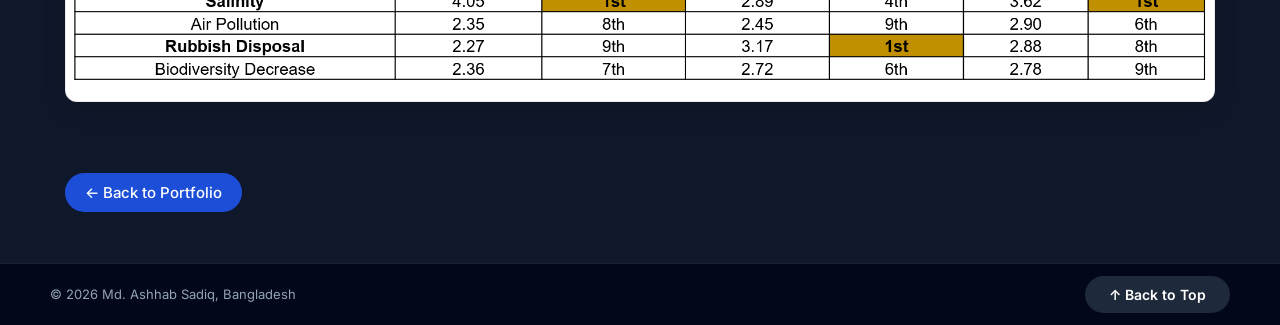
==== commit 437107d0: "Update academic-ems.html" ====
--- a/academic-ems.html
+++ b/academic-ems.html
@@ -61,21 +61,21 @@
   <div class="container">
 
     <!-- Aim -->
-    <h4><i class="fas fa-bullseye"></i> Objectives</h4>
+    <h4 style="margin-top: 30px;"><i class="fas fa-bullseye"></i> Objectives</h4>
     <p style="font-size:17px; line-height:1.8; margin-bottom:40px; text-align:justify;">
       The objective of this study is to assess and compare the EMS practices of Khulna University of Engineering & Technology (KUET), Government Brajalal College (BL College), and Khulna University (KU) using spatial, environmental, and survey data.
     </p>
 
     <!-- Study Area - NEW SECTION -->
-    <h4 style="margin-top: 60px;"><i class="fas fa-map-marker-alt"></i> Study Area</h4>
+    <h4 style="margin-top: 50px;"><i class="fas fa-map-marker-alt"></i> Study Area</h4>
     <div style="display:flex; gap:50px; flex-wrap:wrap; align-items:start;">
       <div style="flex:1; min-width:300px;">
         <p style="font-size:17px; line-height:1.8; text-align:justify;">
-Khulna City, located in the southwestern coastal region of Bangladesh (22.49°N, 89.34°E), serves as a major regional center and provides a suitable setting for this study. To capture student perspectives effectively, three leading higher education institutions - KUET, Khulna University, and Government Brajalal College—were selected. These institutions represent diverse academic environments and are well-recognized across the region, allowing for accessible and reliable data collection.</p>
+Khulna City, located in the southwestern coastal region of Bangladesh (22.49°N, 89.34°E), serves as a major regional center and provides a suitable setting for this study. To capture student perspectives effectively, three leading higher education institutions were selected.</p>
         <ul style="line-height:1.85; font-size:16px; padding-left:22px; text-align:justify;">
  <li><strong>KUET:</strong> A leading public engineering university established in 2003 (originating in 1967), located about 13 km from Khulna city, with multiple faculties, institutes, and a well-planned 101-acre campus.</li>
  <li><strong>KU:</strong> Established in 1991 near Gollamari, this multidisciplinary public university hosts several schools and disciplines across a 105-acre campus, supporting active research and academic activities.</li>
- <li><strong>BL College:</strong> One of the oldest institutions in the region, founded in 1902, located near Daulatpur; it offers a wide range of programs from intermediate to postgraduate level, serving a large student population.</li>
+ <li><strong>BL College:</strong> One of the oldest institutions in the region, founded in 1902, located near Daulatpur; it offers a wide range of programs, serving a large student population.</li>
         </ul>
       </div>
       <div style="flex:1; min-width:300px;">
@@ -86,47 +86,33 @@
     </div>
 
  <!-- Findings LST -->
-   <h4 style="margin-top: 60px;"><i class="fas fa-lightbulb"></i> Key Findings (Temporal LST Change)</h4>
-    <div style="display:flex; gap:50px; flex-wrap:wrap; align-items:start;">
-      <div style="flex:1; min-width:300px;">
-        <ul style="line-height:1.85; font-size:16px; padding-left:22px; text-align:justify;">
+   <h4 style="margin-top: 50px;"><i class="fas fa-lightbulb"></i> Key Findings (Temporal LST Change)</h4>
+        <ul style="line-height:1.85; font-size:16px; margin-bottom:40px; padding-left:22px; text-align:justify;">
           <li>Khulna district experienced a noticeable temperature rise of 1.45°C over the decade (31.89°C in 2011 to 33.34°C in 2021), indicating a clear intensification of heat conditions.</li>
           <li>KUET recorded the highest rise, with temperature increasing by 5.88°C (31.01°C to 36.89°C), suggesting strong localized warming effects.</li>
           <li>Khulna University and BL College also showed substantial increases of 5.49°C and 3.87°C, respectively, reflecting a consistent warming pattern across all study areas.</li>
           <li>Among the three sites, KUET had the highest temperature (36.89°C), followed by BL College (36.49°C) and Khulna University (35.91°C), despite their close geographic proximity.</li>
         </ul>
-      </div>
-      <div style="flex:1; min-width:300px;">
-        <div style="border: 1px solid rgba(0,0,0,0.08); border-radius:12px; padding:8px; background:#fff; box-shadow:0 8px 25px rgba(0,0,0,0.1);">
-          <img src="Images/eps_lst.png" alt="Temporal LST Change Maps" style="width:100%; border-radius:8px;">
-        </div>
-      </div>
+    <div style="border: 1px solid rgba(0,0,0,0.08); border-radius:12px; padding:8px; background:#fff; box-shadow:0 8px 25px rgba(0,0,0,0.1);">
+      <img src="Images/eps_lst.png" alt="Temporal Changes of LST" style="width:100%; border-radius:8px;">
     </div>
 
      <!-- Findings NDVI -->
-   <h4 style="margin-top: 60px;"><i class="fas fa-lightbulb"></i> Key Findings (Temporal NDVI Change)</h4>
-    <div style="display:flex; gap:50px; flex-wrap:wrap; align-items:start;">
-      <div style="flex:1; min-width:300px;">
-        <ul style="line-height:1.85; font-size:16px; padding-left:22px; text-align:justify;">
+   <h4 style="margin-top: 50px;"><i class="fas fa-lightbulb"></i> Key Findings (Temporal NDVI Change)</h4>
+        <ul style="line-height:1.85; font-size:16px; margin-bottom:40px; padding-left:22px; text-align:justify;">
           <li><strong>KUET shows strong urban expansion:</strong> Vegetation dropped from 62.96% to 53.94%, while built-up area rose sharply from 32.25% to 43.2%, indicating rapid infrastructure growth at the cost of green cover.</li>
           <li><strong>KU maintains relative balance:</strong> Vegetation saw only a slight decline (72.62% → 69.84%), while built-up area actually decreased (27.01% → 23.03%), suggesting controlled development and effective greenery preservation.</li>
           <li><strong>BL College follows expansion trend:</strong> Vegetation reduced from 60.54% to 52.33%, while built-up area increased from 38.1% to 46.62%, reflecting steady urban pressure similar to KUET.</li>
           <li><strong>Water bodies show minor but notable shifts:</strong> KUET and BL College experienced slight declines (e.g., 4.8% → 2.86% at KUET), while KU saw a small increase (0.37% → 1.12%), indicating localized land-use changes.</li>
           <li><strong>Overall pattern:</strong> Both KUET and BL College highlight a clear trade-off between vegetation and built-up growth, whereas KU stands out for maintaining a more sustainable land-use balance despite institutional expansion.</li>
         </ul>
-      </div>
-      <div style="flex:1; min-width:300px;">
-        <div style="border: 1px solid rgba(0,0,0,0.08); border-radius:12px; padding:8px; background:#fff; box-shadow:0 8px 25px rgba(0,0,0,0.1);">
-          <img src="Images/eps_ndvi.png" alt="Temporal NDVI Change Maps" style="width:100%; border-radius:8px;">
-        </div>
-      </div>
+      <div style="border: 1px solid rgba(0,0,0,0.08); border-radius:12px; padding:8px; background:#fff; box-shadow:0 8px 25px rgba(0,0,0,0.1);">
+      <img src="Images/eps_ndvi.png" alt="Temporal Changes of NDVI" style="width:100%; border-radius:8px;">
     </div>
     
    <!-- Findings Others -->
-   <h4 style="margin-top: 60px;"><i class="fas fa-lightbulb"></i> Key Findings (Renewable Energy & Waste)</h4>
-    <div style="display:flex; gap:50px; flex-wrap:wrap; align-items:start;">
-      <div style="flex:1; min-width:300px;">
-        <ul style="line-height:1.85; font-size:16px; padding-left:22px; text-align:justify;">
+   <h4 style="margin-top: 50px;"><i class="fas fa-lightbulb"></i> Key Findings (Renewable Energy & Waste)</h4>
+   <ul style="line-height:1.85; font-size:16px; margin-bottom:40px; padding-left:22px; text-align:justify;">
       <li>KUET installed limited solar panels near the IT Center and main gates; KU has 3 double-unit and 6 single-unit panels, while BL College has none.  </li>
       <li>KU introduced two plant nurseries and a stormwater pond, enhancing campus sustainability. </li>
       <li>KUET operates a functional waste management plant with daily collection, segregation, and composting.</li>
@@ -135,16 +121,12 @@
       <li>Dustbin coverage analysis shows strong service within 0–25 m core areas but weak coverage beyond 50 m.</li>
       <li><strong>Overall Environment Management System Ranking:</strong> KUET > KU > BL College.</li>
         </ul>
-      </div>
-      <div style="flex:1; min-width:300px;">
-        <div style="border: 1px solid rgba(0,0,0,0.08); border-radius:12px; padding:8px; background:#fff; box-shadow:0 8px 25px rgba(0,0,0,0.1);">
-          <img src="Images/eps_others.png" alt="Maps and Charts of Renewable Energy and Waste Management" style="width:100%; border-radius:8px;">
-        </div>
-      </div>
+    <div style="border: 1px solid rgba(0,0,0,0.08); border-radius:12px; padding:8px; background:#fff; box-shadow:0 8px 25px rgba(0,0,0,0.1);">
+      <img src="Images/eps_others.png" alt="Maps and Charts of Renewable Energy and Waste Management" style="width:100%; border-radius:8px;">
     </div>
 
     <!-- Key Findings ENV Issues-->
-    <h4 style="margin-top: 60px;"><i class="fas fa-lightbulb"></i> Key Findings (Environmental Issues)</h4>
+    <h4 style="margin-top: 50px;"><i class="fas fa-lightbulb"></i> Key Findings (Environmental Issues)</h4>
     <ul style="line-height:1.85; font-size:16px; margin-bottom:40px; padding-left:22px; text-align:justify;">
       <li>Salinity clearly dominates in coastal campuses, ranking 1st in KUET and BL College, with about 47% (KUET) and 42% (BL College) of students identifying it as a severe problem.</li>
       <li>Extreme weather is a shared major concern, ranking 2nd in KUET and KU, and 3rd in BL College, with nearly 49% of KUET students calling it a severe issue.</li>
@@ -157,7 +139,7 @@
     <div style="border: 1px solid rgba(0,0,0,0.08); border-radius:12px; padding:8px; background:#fff; box-shadow:0 8px 25px rgba(0,0,0,0.1);">
       <img src="Images/eps_envissues.png" alt="Environmental Issues of KUET, KU and BL College" style="width:100%; border-radius:8px;">
     </div>
-    
+     
     <!-- Bottom Back button -->
     <div style="text-align:left; margin:80px 0 60px;">
       <a href="index.html#academic-ems" class="btn" style="font-size:15px; padding:10px 20px;">
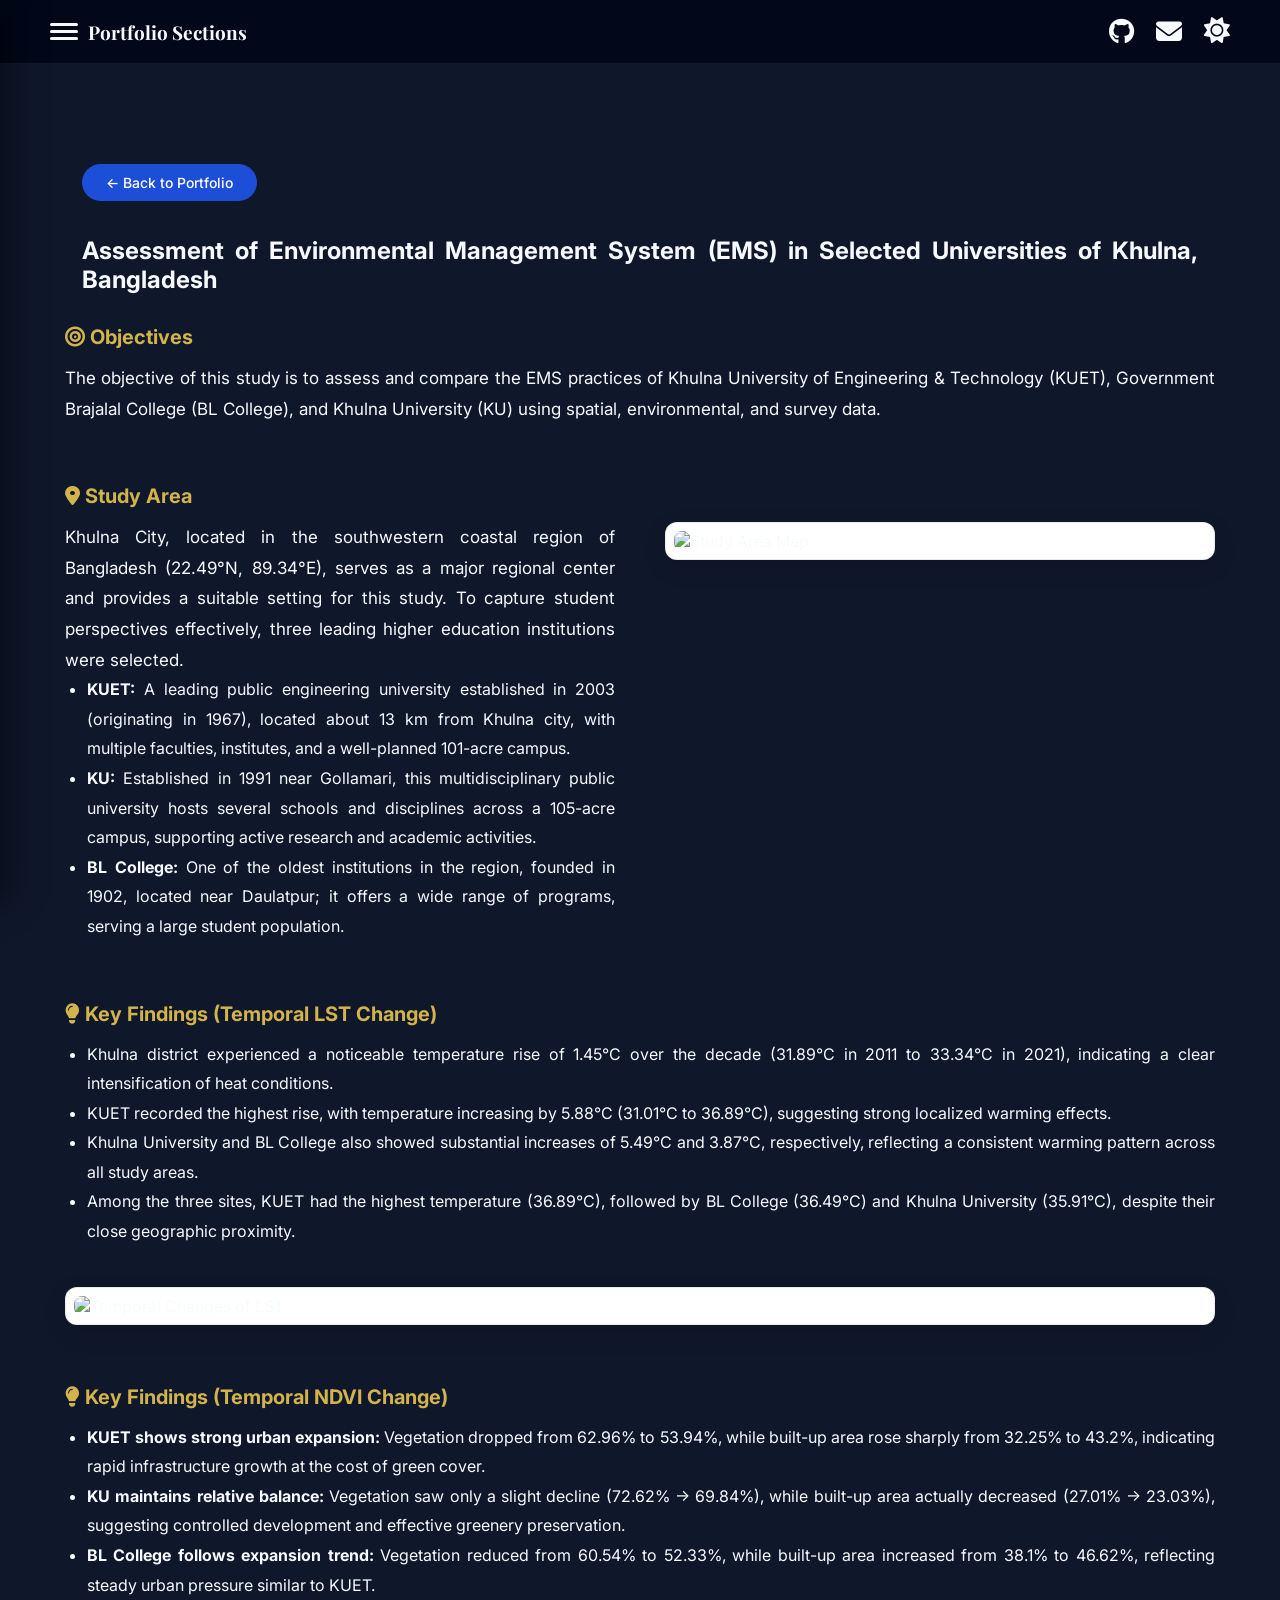
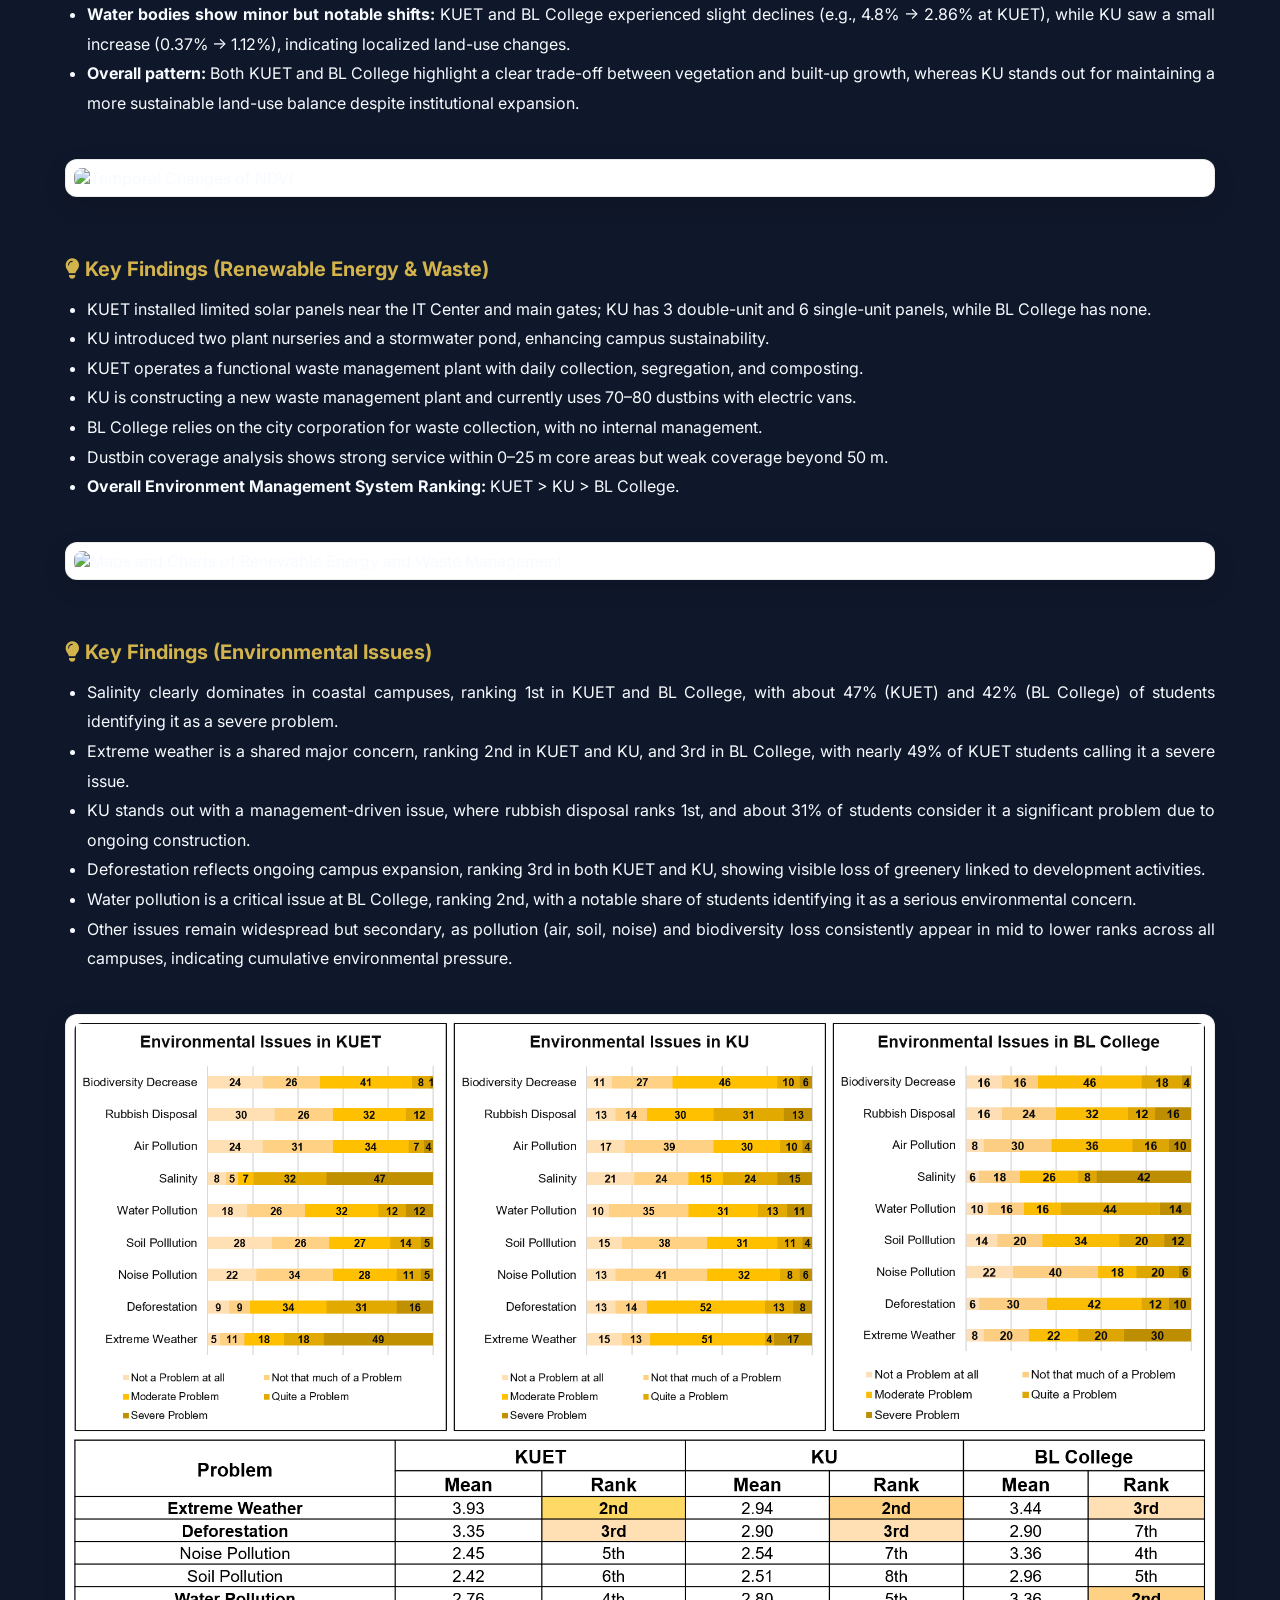
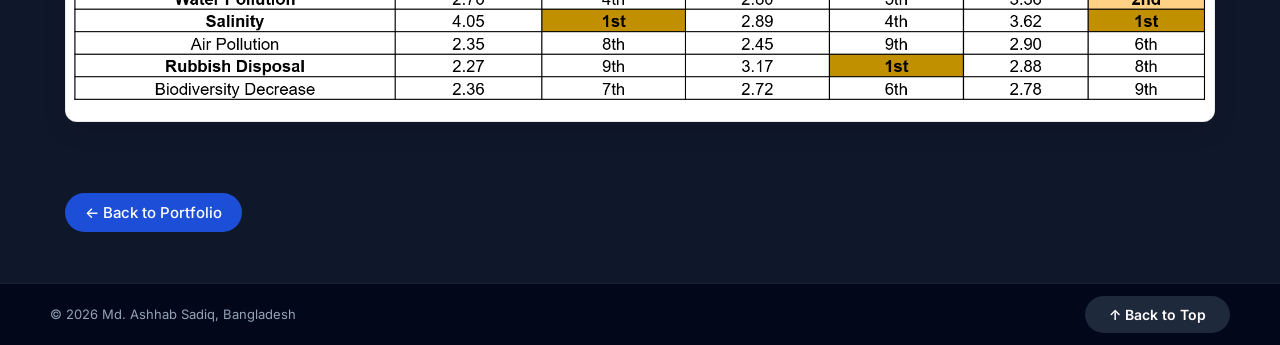
==== commit 6cdd1729: "Update academic-ems.html" ====
--- a/academic-ems.html
+++ b/academic-ems.html
@@ -61,13 +61,13 @@
   <div class="container">
 
     <!-- Aim -->
-    <h4 style="margin-top: 30px;"><i class="fas fa-bullseye"></i> Objectives</h4>
+    <h4><i class="fas fa-bullseye"></i> Objectives</h4>
     <p style="font-size:17px; line-height:1.8; margin-bottom:40px; text-align:justify;">
       The objective of this study is to assess and compare the EMS practices of Khulna University of Engineering & Technology (KUET), Government Brajalal College (BL College), and Khulna University (KU) using spatial, environmental, and survey data.
     </p>
 
     <!-- Study Area - NEW SECTION -->
-    <h4 style="margin-top: 50px;"><i class="fas fa-map-marker-alt"></i> Study Area</h4>
+    <h4 style="margin-top: 60px;"><i class="fas fa-map-marker-alt"></i> Study Area</h4>
     <div style="display:flex; gap:50px; flex-wrap:wrap; align-items:start;">
       <div style="flex:1; min-width:300px;">
         <p style="font-size:17px; line-height:1.8; text-align:justify;">
@@ -86,7 +86,7 @@
     </div>
 
  <!-- Findings LST -->
-   <h4 style="margin-top: 50px;"><i class="fas fa-lightbulb"></i> Key Findings (Temporal LST Change)</h4>
+   <h4 style="margin-top: 60px;"><i class="fas fa-lightbulb"></i> Key Findings (Temporal LST Change)</h4>
         <ul style="line-height:1.85; font-size:16px; margin-bottom:40px; padding-left:22px; text-align:justify;">
           <li>Khulna district experienced a noticeable temperature rise of 1.45°C over the decade (31.89°C in 2011 to 33.34°C in 2021), indicating a clear intensification of heat conditions.</li>
           <li>KUET recorded the highest rise, with temperature increasing by 5.88°C (31.01°C to 36.89°C), suggesting strong localized warming effects.</li>
@@ -98,7 +98,7 @@
     </div>
 
      <!-- Findings NDVI -->
-   <h4 style="margin-top: 50px;"><i class="fas fa-lightbulb"></i> Key Findings (Temporal NDVI Change)</h4>
+   <h4 style="margin-top: 60px;"><i class="fas fa-lightbulb"></i> Key Findings (Temporal NDVI Change)</h4>
         <ul style="line-height:1.85; font-size:16px; margin-bottom:40px; padding-left:22px; text-align:justify;">
           <li><strong>KUET shows strong urban expansion:</strong> Vegetation dropped from 62.96% to 53.94%, while built-up area rose sharply from 32.25% to 43.2%, indicating rapid infrastructure growth at the cost of green cover.</li>
           <li><strong>KU maintains relative balance:</strong> Vegetation saw only a slight decline (72.62% → 69.84%), while built-up area actually decreased (27.01% → 23.03%), suggesting controlled development and effective greenery preservation.</li>
@@ -111,7 +111,7 @@
     </div>
     
    <!-- Findings Others -->
-   <h4 style="margin-top: 50px;"><i class="fas fa-lightbulb"></i> Key Findings (Renewable Energy & Waste)</h4>
+   <h4 style="margin-top: 60px;"><i class="fas fa-lightbulb"></i> Key Findings (Renewable Energy & Waste)</h4>
    <ul style="line-height:1.85; font-size:16px; margin-bottom:40px; padding-left:22px; text-align:justify;">
       <li>KUET installed limited solar panels near the IT Center and main gates; KU has 3 double-unit and 6 single-unit panels, while BL College has none.  </li>
       <li>KU introduced two plant nurseries and a stormwater pond, enhancing campus sustainability. </li>
@@ -126,7 +126,7 @@
     </div>
 
     <!-- Key Findings ENV Issues-->
-    <h4 style="margin-top: 50px;"><i class="fas fa-lightbulb"></i> Key Findings (Environmental Issues)</h4>
+    <h4 style="margin-top: 60px;"><i class="fas fa-lightbulb"></i> Key Findings (Environmental Issues)</h4>
     <ul style="line-height:1.85; font-size:16px; margin-bottom:40px; padding-left:22px; text-align:justify;">
       <li>Salinity clearly dominates in coastal campuses, ranking 1st in KUET and BL College, with about 47% (KUET) and 42% (BL College) of students identifying it as a severe problem.</li>
       <li>Extreme weather is a shared major concern, ranking 2nd in KUET and KU, and 3rd in BL College, with nearly 49% of KUET students calling it a severe issue.</li>
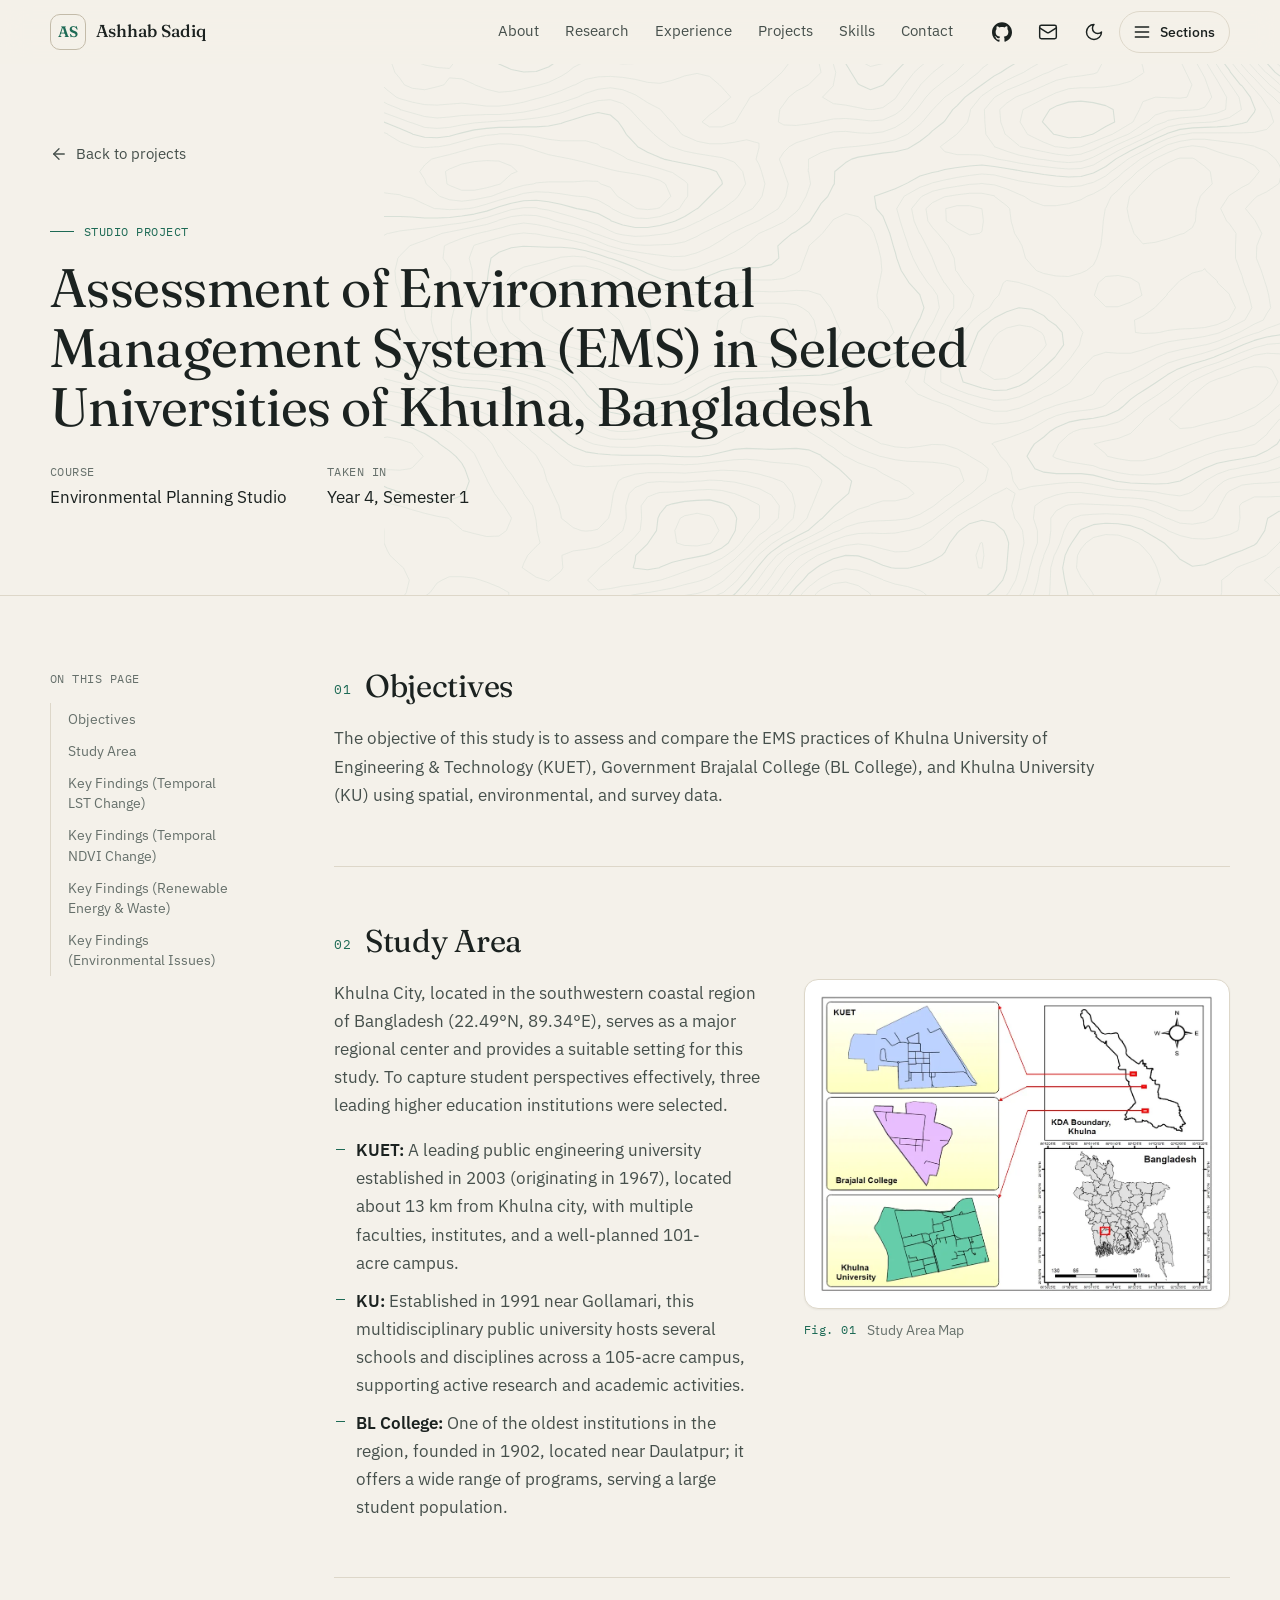
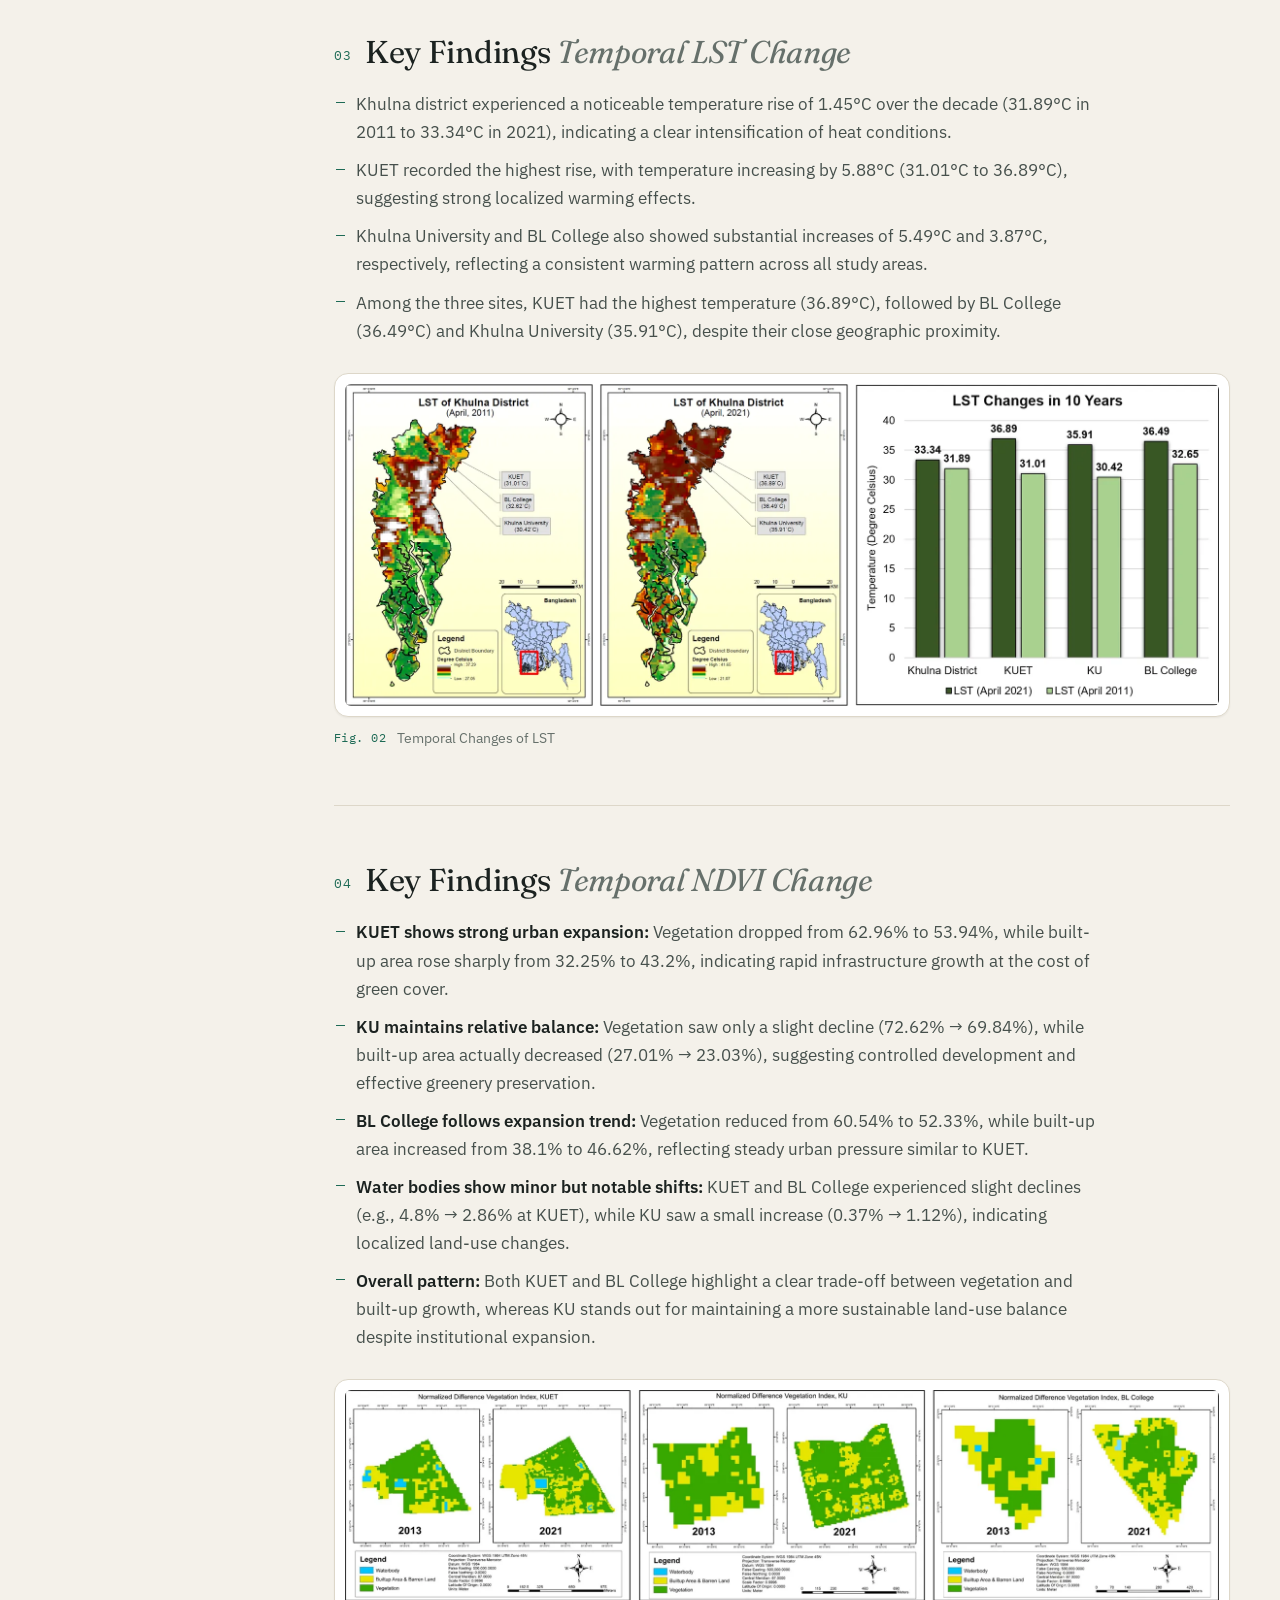
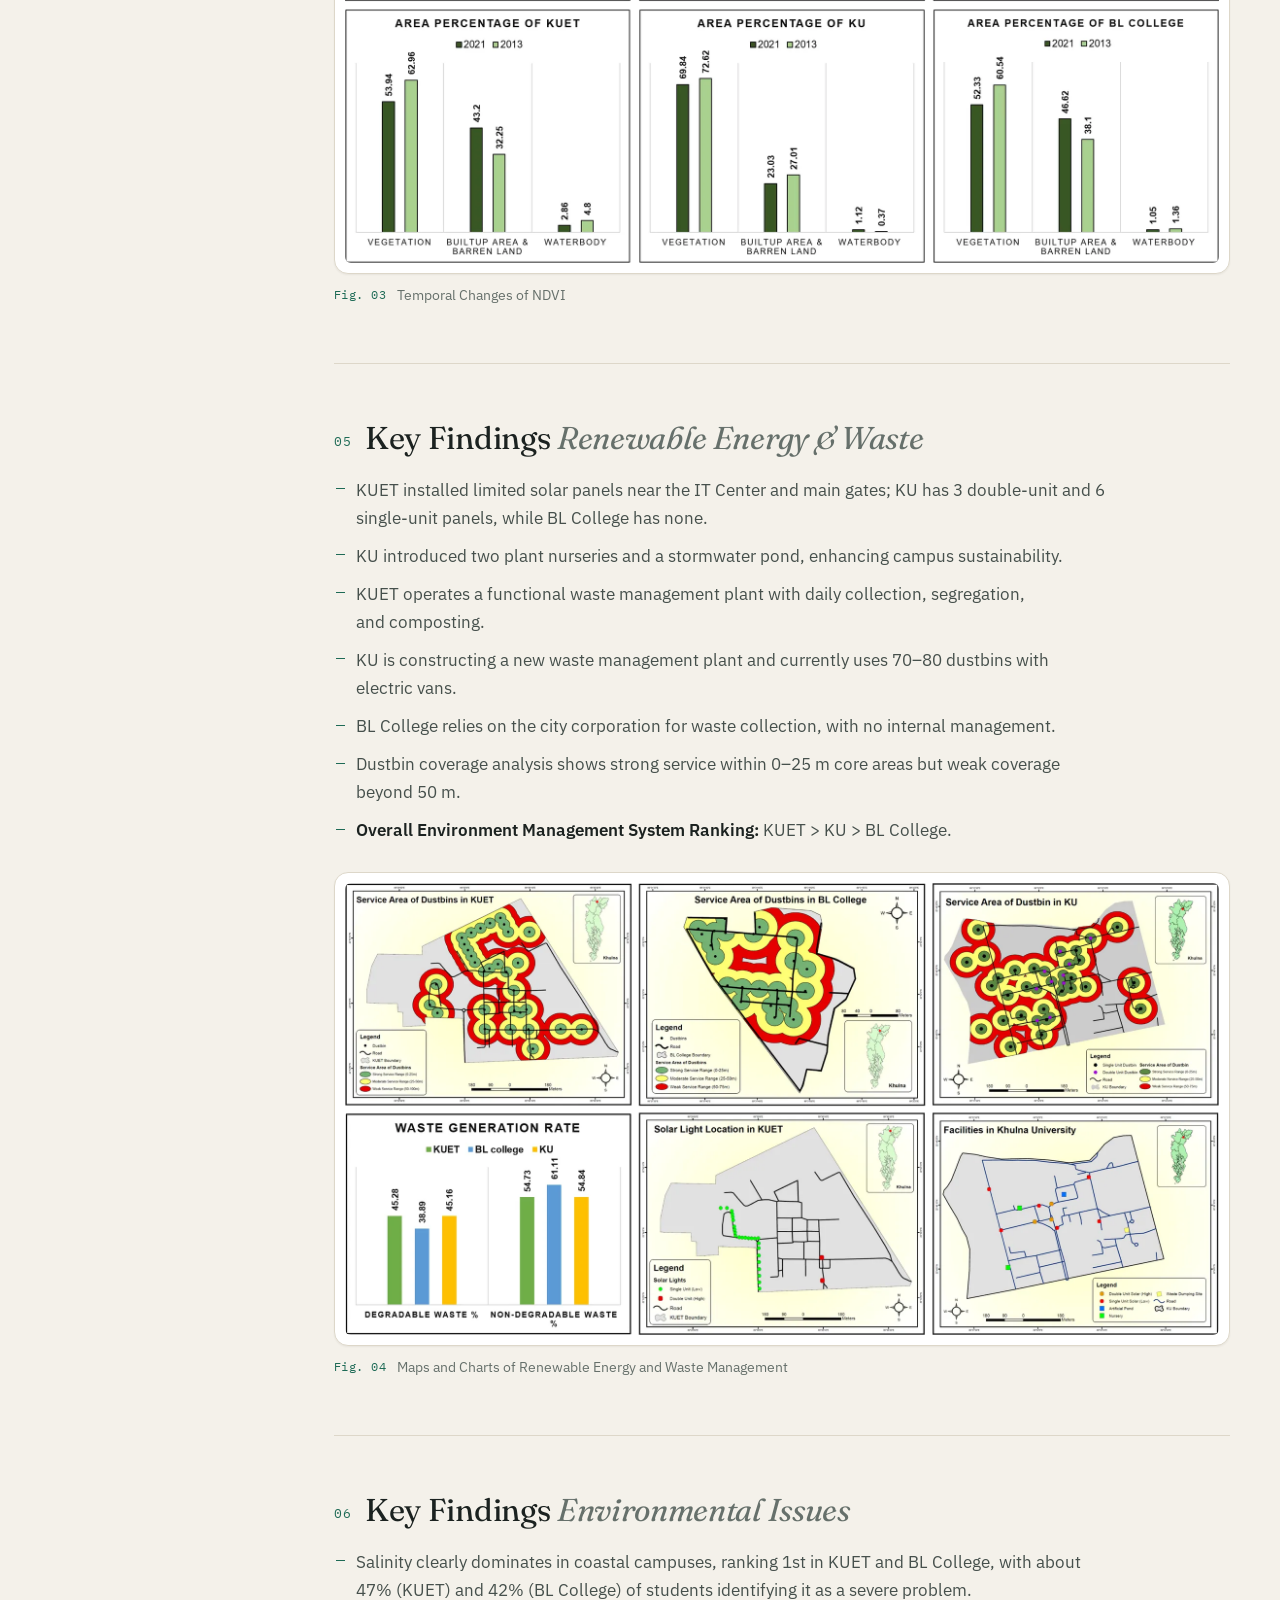
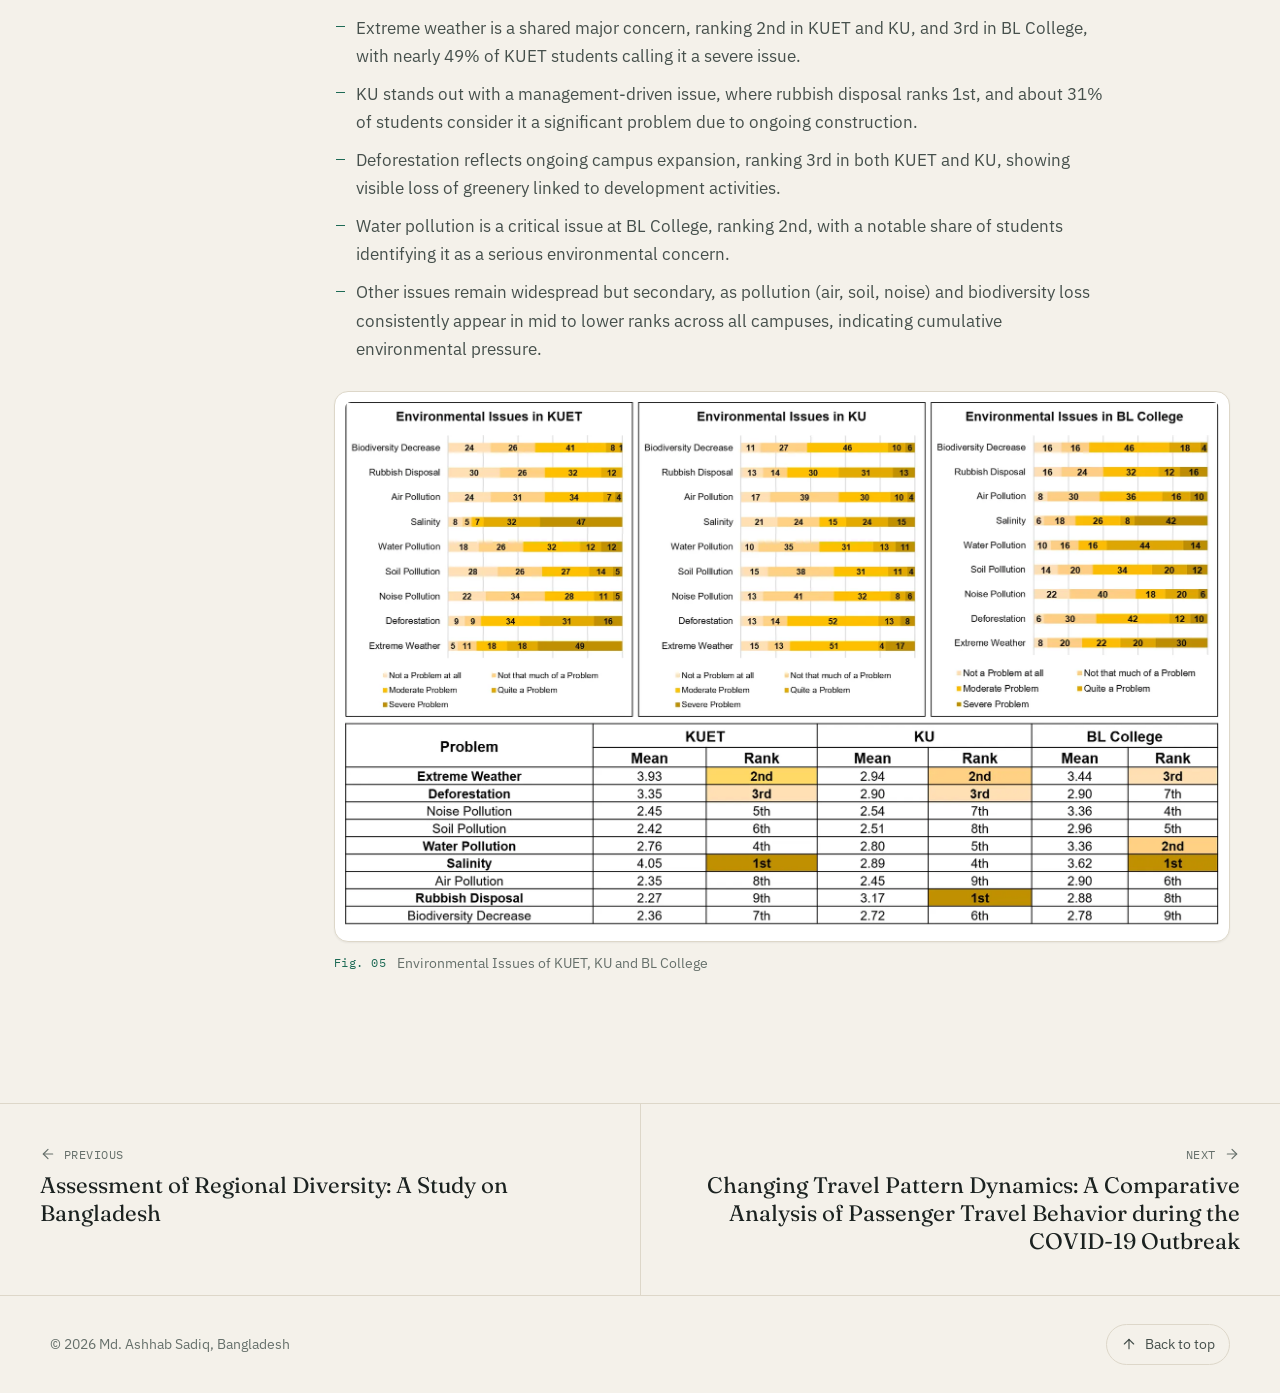
==== commit ac80cdbc: "Redesign portfolio: responsive layout, unified themes, faster images - Rewrite style.css around colo" ====
--- a/academic-ems.html
+++ b/academic-ems.html
@@ -2,117 +2,151 @@
 <html lang="en">
 <head>
   <meta charset="UTF-8">
-  <meta name="viewport" content="width=device-width, initial-scale=1.0">
-  <title>Md. Ashhab Sadiq | Portfolio</title>
+  <meta name="viewport" content="width=device-width, initial-scale=1, viewport-fit=cover">
+  <title>Assessment of Environmental Management System (EMS) in Selected Universities of Khulna, Bangladesh · Md. Ashhab Sadiq</title>
+  <meta name="description" content="The objective of this study is to assess and compare the EMS practices of Khulna University of Engineering &amp; Technology (KUET), Government Brajalal College (BL…">
+  <meta name="author" content="Md. Ashhab Sadiq">
+  <meta name="theme-color" content="#f4f1ea">
+  <link rel="canonical" href="https://ashhabsadiq.github.io/academic-ems.html">
+  <meta property="og:type" content="article">
+  <meta property="og:title" content="Assessment of Environmental Management System (EMS) in Selected Universities of Khulna, Bangladesh">
+  <meta property="og:description" content="The objective of this study is to assess and compare the EMS practices of Khulna University of Engineering &amp; Technology (KUET), Government Brajalal College (BL…">
+  <link rel="icon" href="Images/Icon.ico">
+  <script>(function(){var d=document.documentElement;d.classList.add('js');try{var t=localStorage.getItem('theme');if(t==='light'||t==='dark')d.setAttribute('data-theme',t);}catch(e){}})();</script>
+  <link rel="preconnect" href="https://fonts.googleapis.com">
+  <link rel="preconnect" href="https://fonts.gstatic.com" crossorigin>
+  <link rel="stylesheet" href="https://fonts.googleapis.com/css2?family=Fraunces:ital,opsz,wght@0,9..144,400..600;1,9..144,400..500&amp;family=IBM+Plex+Mono:wght@400;500&amp;family=IBM+Plex+Sans:wght@400;500;600&amp;display=swap">
   <link rel="stylesheet" href="style.css">
-  <link rel="stylesheet" href="https://cdnjs.cloudflare.com/ajax/libs/font-awesome/6.5.1/css/all.min.css">
-  <link href="https://fonts.googleapis.com/css2?family=Playfair+Display:wght@500;700&family=Inter:wght@300;400;500&display=swap" rel="stylesheet">
-  <link rel="icon" href="Images/Icon.ico" type="image/png">
+  <script src="script.js" defer></script>
 </head>
 <body>
+<a class="skip-link" href="#main">Skip to content</a>
 
-<!-- TOP NAVBAR -->
-<header class="navbar">
-  <div class="hamburger">
-    <input type="checkbox" id="mobile-menu-toggle">
-    <label for="mobile-menu-toggle" class="hamburger-label">
-      <span></span><span></span><span></span>
-    </label>
-    <span class="hamburger-text">Portfolio Sections</span>
-    <nav class="mobile-menu">
-      <div class="menu-close"><i class="fas fa-times"></i></div>
-      <a href="index.html#about" class="menu-link">ABOUT ME</a>
-      <a href="index.html#education" class="menu-link">EDUCATION</a>
-      <a href="index.html#research" class="menu-link">RESEARCH & PUBLICATIONS</a>
-      <a href="index.html#projects" class="menu-link">ACADEMIC PROJECTS</a>
-      <a href="index.html#experience" class="menu-link">WORK EXPERIENCES</a>
-      <a href="index.html#skills" class="menu-link">TECHNICAL SKILLS</a>
-      <a href="index.html#certifications" class="menu-link">CERTIFICATIONS</a>
-      <a href="index.html#awards" class="menu-link">AWARDS</a>
-      <a href="index.html#extracurricular" class="menu-link">EXTRACURRICULARS</a>
-      <a href="index.html#contact" class="menu-link">CONTACT & PROFILES</a>
-    </nav>
-  </div>
-
-  <div class="social-icons">
-    <a href="https://github.com/ashhabsadiq" target="_blank"><i class="fab fa-github"></i></a>
-    <a href="mailto:sadiq.kuet.urp@gmail.com"><i class="fas fa-envelope"></i></a>
-    <button id="theme-toggle" class="theme-btn"><i class="fas fa-sun"></i></button>
+<header class="site-header">
+  <div class="container header-inner">
+    <a class="brand" href="index.html" aria-label="Md. Ashhab Sadiq, home">
+      <span class="brand-mark" aria-hidden="true">AS</span>
+      <span class="brand-name">Ashhab Sadiq</span>
+    </a>
+    <nav class="nav-desktop" aria-label="Primary"><a href="index.html#about">About</a><a href="index.html#research">Research</a><a href="index.html#experience">Experience</a><a href="index.html#projects">Projects</a><a href="index.html#skills">Skills</a><a href="index.html#contact">Contact</a></nav>
+    <div class="header-actions">
+      <a class="icon-btn hide-xs" href="https://github.com/ashhabsadiq" target="_blank" rel="noopener" aria-label="GitHub" title="GitHub"><svg class="icon" aria-hidden="true"><use href="icons.svg#github"/></svg></a>
+      <a class="icon-btn hide-xs" href="mailto:sadiq.kuet.urp@gmail.com" aria-label="Email" title="Email"><svg class="icon" aria-hidden="true"><use href="icons.svg#mail"/></svg></a>
+      <button class="icon-btn theme-toggle" type="button" aria-label="Toggle colour theme" title="Light / dark">
+        <svg class="icon icon-moon" aria-hidden="true"><use href="icons.svg#moon"/></svg>
+        <svg class="icon icon-sun" aria-hidden="true"><use href="icons.svg#sun"/></svg>
+      </button>
+      <button class="icon-btn menu-btn" type="button" data-drawer-open aria-controls="drawer" aria-expanded="false">
+        <svg class="icon" aria-hidden="true"><use href="icons.svg#menu"/></svg><span>Sections</span>
+      </button>
+    </div>
   </div>
 </header>
 
-<!-- TITLE SECTION + TWO BUTTONS (perfectly aligned on same line) -->
-<section class="hero" style="padding: 100px 20px 30px; text-align: left;">
+<aside id="drawer" class="drawer" aria-label="Menu" aria-hidden="true">
+  <div class="drawer-head">
+    <span class="mono">Menu</span>
+    <button class="icon-btn" type="button" data-drawer-close aria-label="Close menu"><svg class="icon" aria-hidden="true"><use href="icons.svg#close"/></svg></button>
+  </div>
+  <nav class="drawer-nav" aria-label="Menu">
+    <p class="drawer-group mono">On this page</p>
+    <ol>
+      <li><a href="#objectives">Objectives</a></li>
+      <li><a href="#study-area">Study Area</a></li>
+      <li><a href="#key-findings-temporal-lst-change">Key Findings (Temporal LST Change)</a></li>
+      <li><a href="#key-findings-temporal-ndvi-change">Key Findings (Temporal NDVI Change)</a></li>
+      <li><a href="#key-findings-renewable-energy-waste">Key Findings (Renewable Energy &amp; Waste)</a></li>
+      <li><a href="#key-findings-environmental-issues">Key Findings (Environmental Issues)</a></li>
+    </ol>
+    <p class="drawer-group mono">Portfolio</p>
+    <ol>
+      <li><a href="index.html#about">About me</a></li>
+      <li><a href="index.html#research">Research &amp; publications</a></li>
+      <li><a href="index.html#experience">Work experience</a></li>
+      <li><a href="index.html#projects">Academic projects</a></li>
+      <li><a href="index.html#education">Education</a></li>
+      <li><a href="index.html#skills">Technical skills</a></li>
+      <li><a href="index.html#certifications">Certifications</a></li>
+      <li><a href="index.html#awards">Awards</a></li>
+      <li><a href="index.html#extracurricular">Extracurricular</a></li>
+      <li><a href="index.html#contact">Contact &amp; profiles</a></li>
+    </ol>
+  </nav>
+</aside>
+<div class="drawer-backdrop" aria-hidden="true"></div>
+
+<main id="main">
+
+<section class="case-hero" id="top">
+  <div class="hero-bg" aria-hidden="true"></div>
   <div class="container">
-    
-<!-- Buttons row: Back on left -->
-    <div style="display: flex; align-items: center; margin-bottom: 35px;">
-      <a href="index.html#academic-ems" class="btn" style="font-size:14px; padding:10px 24px; white-space:nowrap;">
-        ← Back to Portfolio
-      </a>
-    </div>
-
-    <h2 style="margin-top:0; text-align:justify;">Assessment of Environmental Management System (EMS) in Selected Universities of Khulna, Bangladesh</h2>
+    <a class="back-link" href="index.html#academic-ems"><svg class="icon" aria-hidden="true"><use href="icons.svg#arrow-left"/></svg>Back to projects</a>
+    <p class="eyebrow mono">Studio project</p>
+    <h1>Assessment of Environmental Management System (EMS) in Selected Universities of Khulna, Bangladesh</h1>
+    <dl class="case-meta">
+      <div><dt class="mono">Course</dt><dd>Environmental Planning Studio</dd></div>
+      <div><dt class="mono">Taken in</dt><dd>Year 4, Semester 1</dd></div>
+    </dl>
   </div>
 </section>
 
-<!-- CONTENT -->
-<section class="section">
-  <div class="container">
-
-    <!-- Aim -->
-    <h4><i class="fas fa-bullseye"></i> Objectives</h4>
-    <p style="font-size:17px; line-height:1.8; margin-bottom:40px; text-align:justify;">
-      The objective of this study is to assess and compare the EMS practices of Khulna University of Engineering & Technology (KUET), Government Brajalal College (BL College), and Khulna University (KU) using spatial, environmental, and survey data.
-    </p>
-
-    <!-- Study Area - NEW SECTION -->
-    <h4 style="margin-top: 60px;"><i class="fas fa-map-marker-alt"></i> Study Area</h4>
-    <div style="display:flex; gap:50px; flex-wrap:wrap; align-items:start;">
-      <div style="flex:1; min-width:300px;">
-        <p style="font-size:17px; line-height:1.8; text-align:justify;">
-Khulna City, located in the southwestern coastal region of Bangladesh (22.49°N, 89.34°E), serves as a major regional center and provides a suitable setting for this study. To capture student perspectives effectively, three leading higher education institutions were selected.</p>
-        <ul style="line-height:1.85; font-size:16px; padding-left:22px; text-align:justify;">
+<div class="container case-layout">
+  <nav class="toc" aria-label="On this page">
+    <span class="mono">On this page</span>
+    <ol>
+      <li><a href="#objectives">Objectives</a></li>
+      <li><a href="#study-area">Study Area</a></li>
+      <li><a href="#key-findings-temporal-lst-change">Key Findings (Temporal LST Change)</a></li>
+      <li><a href="#key-findings-temporal-ndvi-change">Key Findings (Temporal NDVI Change)</a></li>
+      <li><a href="#key-findings-renewable-energy-waste">Key Findings (Renewable Energy &amp; Waste)</a></li>
+      <li><a href="#key-findings-environmental-issues">Key Findings (Environmental Issues)</a></li>
+    </ol>
+  </nav>
+  <article class="prose">
+<section class="block reveal" id="objectives" aria-labelledby="objectives-h">
+  <h2 id="objectives-h"><span class="num">01</span><span>Objectives</span></h2>
+  <p>The objective of this study is to assess and compare the EMS practices of Khulna University of Engineering & Technology (KUET), Government Brajalal College (BL College), and Khulna University (KU) using spatial, environmental, and survey data.</p>
+</section>
+<section class="block reveal" id="study-area" aria-labelledby="study-area-h">
+  <h2 id="study-area-h"><span class="num">02</span><span>Study Area</span></h2>
+  <div class="split">
+      <div>
+        <p>Khulna City, located in the southwestern coastal region of Bangladesh (22.49°N, 89.34°E), serves as a major regional center and provides a suitable setting for this study. To capture student perspectives effectively, three leading higher education institutions were selected.</p>
+        <ul>
  <li><strong>KUET:</strong> A leading public engineering university established in 2003 (originating in 1967), located about 13 km from Khulna city, with multiple faculties, institutes, and a well-planned 101-acre campus.</li>
  <li><strong>KU:</strong> Established in 1991 near Gollamari, this multidisciplinary public university hosts several schools and disciplines across a 105-acre campus, supporting active research and academic activities.</li>
  <li><strong>BL College:</strong> One of the oldest institutions in the region, founded in 1902, located near Daulatpur; it offers a wide range of programs, serving a large student population.</li>
         </ul>
       </div>
-      <div style="flex:1; min-width:300px;">
-        <div style="border: 1px solid rgba(0,0,0,0.08); border-radius:12px; padding:8px; background:#fff; box-shadow:0 8px 25px rgba(0,0,0,0.1);">
-          <img src="Images/eps_studyarea.png" alt="Study Area Map" style="width:100%; border-radius:8px;">
-        </div>
+      <div>
+        <figure class="figure"><button class="zoom" type="button" data-zoom="Images/eps_studyarea.png" aria-label="Enlarge: Study Area Map"><img width="975" height="743" src="Images/web/eps-studyarea.webp" alt="Study Area Map" loading="lazy" decoding="async"></button><figcaption><span class="mono">Fig. 01</span><span>Study Area Map</span></figcaption></figure>
       </div>
     </div>
-
- <!-- Findings LST -->
-   <h4 style="margin-top: 60px;"><i class="fas fa-lightbulb"></i> Key Findings (Temporal LST Change)</h4>
-        <ul style="line-height:1.85; font-size:16px; margin-bottom:40px; padding-left:22px; text-align:justify;">
+</section>
+<section class="block reveal" id="key-findings-temporal-lst-change" aria-labelledby="key-findings-temporal-lst-change-h">
+  <h2 id="key-findings-temporal-lst-change-h"><span class="num">03</span><span>Key Findings <span class="sub">Temporal LST Change</span></span></h2>
+  <ul>
           <li>Khulna district experienced a noticeable temperature rise of 1.45°C over the decade (31.89°C in 2011 to 33.34°C in 2021), indicating a clear intensification of heat conditions.</li>
           <li>KUET recorded the highest rise, with temperature increasing by 5.88°C (31.01°C to 36.89°C), suggesting strong localized warming effects.</li>
           <li>Khulna University and BL College also showed substantial increases of 5.49°C and 3.87°C, respectively, reflecting a consistent warming pattern across all study areas.</li>
           <li>Among the three sites, KUET had the highest temperature (36.89°C), followed by BL College (36.49°C) and Khulna University (35.91°C), despite their close geographic proximity.</li>
         </ul>
-    <div style="border: 1px solid rgba(0,0,0,0.08); border-radius:12px; padding:8px; background:#fff; box-shadow:0 8px 25px rgba(0,0,0,0.1);">
-      <img src="Images/eps_lst.png" alt="Temporal Changes of LST" style="width:100%; border-radius:8px;">
-    </div>
-
-     <!-- Findings NDVI -->
-   <h4 style="margin-top: 60px;"><i class="fas fa-lightbulb"></i> Key Findings (Temporal NDVI Change)</h4>
-        <ul style="line-height:1.85; font-size:16px; margin-bottom:40px; padding-left:22px; text-align:justify;">
+    <figure class="figure"><button class="zoom" type="button" data-zoom="Images/eps_lst.png" aria-label="Enlarge: Temporal Changes of LST"><img width="1800" height="663" src="Images/web/eps-lst.webp" alt="Temporal Changes of LST" loading="lazy" decoding="async"></button><figcaption><span class="mono">Fig. 02</span><span>Temporal Changes of LST</span></figcaption></figure>
+</section>
+<section class="block reveal" id="key-findings-temporal-ndvi-change" aria-labelledby="key-findings-temporal-ndvi-change-h">
+  <h2 id="key-findings-temporal-ndvi-change-h"><span class="num">04</span><span>Key Findings <span class="sub">Temporal NDVI Change</span></span></h2>
+  <ul>
           <li><strong>KUET shows strong urban expansion:</strong> Vegetation dropped from 62.96% to 53.94%, while built-up area rose sharply from 32.25% to 43.2%, indicating rapid infrastructure growth at the cost of green cover.</li>
           <li><strong>KU maintains relative balance:</strong> Vegetation saw only a slight decline (72.62% → 69.84%), while built-up area actually decreased (27.01% → 23.03%), suggesting controlled development and effective greenery preservation.</li>
           <li><strong>BL College follows expansion trend:</strong> Vegetation reduced from 60.54% to 52.33%, while built-up area increased from 38.1% to 46.62%, reflecting steady urban pressure similar to KUET.</li>
           <li><strong>Water bodies show minor but notable shifts:</strong> KUET and BL College experienced slight declines (e.g., 4.8% → 2.86% at KUET), while KU saw a small increase (0.37% → 1.12%), indicating localized land-use changes.</li>
           <li><strong>Overall pattern:</strong> Both KUET and BL College highlight a clear trade-off between vegetation and built-up growth, whereas KU stands out for maintaining a more sustainable land-use balance despite institutional expansion.</li>
         </ul>
-      <div style="border: 1px solid rgba(0,0,0,0.08); border-radius:12px; padding:8px; background:#fff; box-shadow:0 8px 25px rgba(0,0,0,0.1);">
-      <img src="Images/eps_ndvi.png" alt="Temporal Changes of NDVI" style="width:100%; border-radius:8px;">
-    </div>
-    
-   <!-- Findings Others -->
-   <h4 style="margin-top: 60px;"><i class="fas fa-lightbulb"></i> Key Findings (Renewable Energy & Waste)</h4>
-   <ul style="line-height:1.85; font-size:16px; margin-bottom:40px; padding-left:22px; text-align:justify;">
+      <figure class="figure"><button class="zoom" type="button" data-zoom="Images/eps_ndvi.png" aria-label="Enlarge: Temporal Changes of NDVI"><img width="1800" height="974" src="Images/web/eps-ndvi.webp" alt="Temporal Changes of NDVI" loading="lazy" decoding="async"></button><figcaption><span class="mono">Fig. 03</span><span>Temporal Changes of NDVI</span></figcaption></figure>
+</section>
+<section class="block reveal" id="key-findings-renewable-energy-waste" aria-labelledby="key-findings-renewable-energy-waste-h">
+  <h2 id="key-findings-renewable-energy-waste-h"><span class="num">05</span><span>Key Findings <span class="sub">Renewable Energy &amp; Waste</span></span></h2>
+  <ul>
       <li>KUET installed limited solar panels near the IT Center and main gates; KU has 3 double-unit and 6 single-unit panels, while BL College has none.  </li>
       <li>KU introduced two plant nurseries and a stormwater pond, enhancing campus sustainability. </li>
       <li>KUET operates a functional waste management plant with daily collection, segregation, and composting.</li>
@@ -121,13 +155,11 @@
       <li>Dustbin coverage analysis shows strong service within 0–25 m core areas but weak coverage beyond 50 m.</li>
       <li><strong>Overall Environment Management System Ranking:</strong> KUET > KU > BL College.</li>
         </ul>
-    <div style="border: 1px solid rgba(0,0,0,0.08); border-radius:12px; padding:8px; background:#fff; box-shadow:0 8px 25px rgba(0,0,0,0.1);">
-      <img src="Images/eps_others.png" alt="Maps and Charts of Renewable Energy and Waste Management" style="width:100%; border-radius:8px;">
-    </div>
-
-    <!-- Key Findings ENV Issues-->
-    <h4 style="margin-top: 60px;"><i class="fas fa-lightbulb"></i> Key Findings (Environmental Issues)</h4>
-    <ul style="line-height:1.85; font-size:16px; margin-bottom:40px; padding-left:22px; text-align:justify;">
+    <figure class="figure"><button class="zoom" type="button" data-zoom="Images/eps_others.png" aria-label="Enlarge: Maps and Charts of Renewable Energy and Waste Management"><img width="1800" height="930" src="Images/web/eps-others.webp" alt="Maps and Charts of Renewable Energy and Waste Management" loading="lazy" decoding="async"></button><figcaption><span class="mono">Fig. 04</span><span>Maps and Charts of Renewable Energy and Waste Management</span></figcaption></figure>
+</section>
+<section class="block reveal" id="key-findings-environmental-issues" aria-labelledby="key-findings-environmental-issues-h">
+  <h2 id="key-findings-environmental-issues-h"><span class="num">06</span><span>Key Findings <span class="sub">Environmental Issues</span></span></h2>
+  <ul>
       <li>Salinity clearly dominates in coastal campuses, ranking 1st in KUET and BL College, with about 47% (KUET) and 42% (BL College) of students identifying it as a severe problem.</li>
       <li>Extreme weather is a shared major concern, ranking 2nd in KUET and KU, and 3rd in BL College, with nearly 49% of KUET students calling it a severe issue.</li>
       <li>KU stands out with a management-driven issue, where rubbish disposal ranks 1st, and about 31% of students consider it a significant problem due to ongoing construction.</li>
@@ -136,64 +168,25 @@
       <li>Other issues remain widespread but secondary, as pollution (air, soil, noise) and biodiversity loss consistently appear in mid to lower ranks across all campuses, indicating cumulative environmental pressure.</li>
     </ul>
 
-    <div style="border: 1px solid rgba(0,0,0,0.08); border-radius:12px; padding:8px; background:#fff; box-shadow:0 8px 25px rgba(0,0,0,0.1);">
-      <img src="Images/eps_envissues.png" alt="Environmental Issues of KUET, KU and BL College" style="width:100%; border-radius:8px;">
-    </div>
-     
-    <!-- Bottom Back button -->
-    <div style="text-align:left; margin:80px 0 60px;">
-      <a href="index.html#academic-ems" class="btn" style="font-size:15px; padding:10px 20px;">
-        ← Back to Portfolio
-      </a>
-    </div>
+    <figure class="figure"><button class="zoom" type="button" data-zoom="Images/eps_envissues.png" aria-label="Enlarge: Environmental Issues of KUET, KU and BL College"><img width="1800" height="1091" src="Images/web/eps-envissues.webp" alt="Environmental Issues of KUET, KU and BL College" loading="lazy" decoding="async"></button><figcaption><span class="mono">Fig. 05</span><span>Environmental Issues of KUET, KU and BL College</span></figcaption></figure>
+</section>
+  </article>
+</div>
 
+<nav class="case-pager" aria-label="More work">
+  <div class="pager-grid">
+    <a class="prev" href="academic-regional.html"><span class="mono"><svg class="icon" aria-hidden="true"><use href="icons.svg#arrow-left"/></svg>Previous</span><span class="title">Assessment of Regional Diversity: A Study on Bangladesh</span></a>
+    <a class="next" href="academic-transport.html"><span class="mono">Next<svg class="icon" aria-hidden="true"><use href="icons.svg#arrow-right"/></svg></span><span class="title">Changing Travel Pattern Dynamics: A Comparative Analysis of Passenger Travel Behavior during the COVID-19 Outbreak</span></a>
   </div>
-</section>
+</nav>
 
-<!-- FOOTER -->
-<footer class="footer">
-  <div class="footer-left">© 2026 Md. Ashhab Sadiq, Bangladesh</div>
-  <a href="#" onclick="window.scrollTo({top:0, behavior:'smooth'}); return false;" class="back-to-top">↑ Back to Top</a>
+</main>
+
+<footer class="site-footer">
+  <div class="container footer-inner">
+    <span>© <span data-year>2026</span> Md. Ashhab Sadiq, Bangladesh</span>
+    <a class="to-top" href="#top"><svg class="icon" aria-hidden="true"><use href="icons.svg#arrow-up"/></svg>Back to top</a>
+  </div>
 </footer>
-
-<script>
-// Theme toggle + menu script (same as main portfolio)
-const toggleBtn = document.getElementById('theme-toggle');
-const body = document.body;
-function setTheme(isLight) {
-  if (isLight) {
-    body.classList.add('light-mode');
-    toggleBtn.innerHTML = '<i class="fas fa-moon"></i>';
-  } else {
-    body.classList.remove('light-mode');
-    toggleBtn.innerHTML = '<i class="fas fa-sun"></i>';
-  }
-}
-if (localStorage.getItem('theme') === 'light') setTheme(true);
-toggleBtn.addEventListener('click', () => {
-  const isLight = !body.classList.contains('light-mode');
-  setTheme(isLight);
-  localStorage.setItem('theme', isLight ? 'light' : 'dark');
-});
-
-document.querySelectorAll('.menu-link').forEach(link => {
-  link.addEventListener('click', () => {
-    document.getElementById('mobile-menu-toggle').checked = false;
-  });
-});
-document.querySelector('.menu-close').addEventListener('click', () => {
-  document.getElementById('mobile-menu-toggle').checked = false;
-});
-</script>
-<!-- MOBILE RESPONSIVE - Same as main portfolio -->
-<style>
-@media (max-width: 768px) {
-  .navbar { padding: 14px 16px !important; }
-  .container { width: 98% !important; padding-left: 8px !important; padding-right: 8px !important; }
-  .hero { padding: 80px 8px 18px !important; font-size: 12px !important }
-  .section { padding: 50px 8px !important; }
-  .btn { padding: 10px 8px !important; font-size: 14px; }
-}
-</style>
 </body>
 </html>
--- a/style.css
+++ b/style.css
@@ -1,1053 +1,617 @@
-/* ===================== */
-/* RESET */
-/* ===================== */
-* {
-  margin: 0;
-  padding: 0;
-  box-sizing: border-box;
+/* ==========================================================================
+   Md. Ashhab Sadiq — portfolio stylesheet
+   One file for every page. Colours live in the tokens below; light and dark
+   themes only swap tokens, so components never need theme-specific rules.
+   ========================================================================== */
+
+/* ---------- Tokens ---------- */
+:root {
+  --bg: #f4f1ea;
+  --bg-2: #ece8de;
+  --surface: #fbfaf6;
+  --surface-2: #f0ece3;
+  --line: #ddd7c9;
+  --line-strong: #c3bba9;
+  --text: #1b2220;
+  --text-2: #46504c;
+  --muted: #66706b;
+  --accent: #1d6a55;
+  --accent-hover: #155240;
+  --accent-ink: #ffffff;
+  --accent-soft: #dceae2;
+  --ochre: #9c5612;
+  --contour: rgba(29, 106, 85, 0.16);
+  --figure-bg: #ffffff;
+  --header-bg: rgba(244, 241, 234, 0.82);
+  --shadow-sm: 0 1px 2px rgba(27, 34, 32, 0.06);
+  --shadow: 0 1px 2px rgba(27, 34, 32, 0.05), 0 12px 32px -16px rgba(27, 34, 32, 0.22);
+
+  --font-display: "Fraunces", Georgia, "Times New Roman", serif;
+  --font-body: "IBM Plex Sans", system-ui, -apple-system, "Segoe UI", Roboto, sans-serif;
+  --font-mono: "IBM Plex Mono", ui-monospace, SFMono-Regular, Menlo, Consolas, monospace;
+
+  --radius: 14px;
+  --radius-sm: 8px;
+  --header-h: 64px;
+  --gutter: clamp(16px, 4vw, 40px);
+  --maxw: 1180px;
+  --ease: cubic-bezier(0.22, 0.61, 0.36, 1);
+  color-scheme: light;
+}
+
+@media (prefers-color-scheme: dark) {
+  :root:not([data-theme="light"]) {
+    --bg: #0e1413;
+    --bg-2: #111917;
+    --surface: #141c1a;
+    --surface-2: #1a2421;
+    --line: #25312d;
+    --line-strong: #34433e;
+    --text: #e6ebe6;
+    --text-2: #b6c0bb;
+    --muted: #87938d;
+    --accent: #7cc4a4;
+    --accent-hover: #9ad6bb;
+    --accent-ink: #0a1210;
+    --accent-soft: rgba(124, 196, 164, 0.12);
+    --ochre: #e2a75e;
+    --contour: rgba(124, 196, 164, 0.11);
+    --figure-bg: #f7f6f2;
+    --header-bg: rgba(14, 20, 19, 0.8);
+    --shadow-sm: 0 1px 2px rgba(0, 0, 0, 0.3);
+    --shadow: 0 1px 2px rgba(0, 0, 0, 0.25), 0 16px 40px -20px rgba(0, 0, 0, 0.7);
+    color-scheme: dark;
+  }
+}
+:root[data-theme="dark"] {
+  --bg: #0e1413;
+  --bg-2: #111917;
+  --surface: #141c1a;
+  --surface-2: #1a2421;
+  --line: #25312d;
+  --line-strong: #34433e;
+  --text: #e6ebe6;
+  --text-2: #b6c0bb;
+  --muted: #87938d;
+  --accent: #7cc4a4;
+  --accent-hover: #9ad6bb;
+  --accent-ink: #0a1210;
+  --accent-soft: rgba(124, 196, 164, 0.12);
+  --ochre: #e2a75e;
+  --contour: rgba(124, 196, 164, 0.11);
+  --figure-bg: #f7f6f2;
+  --header-bg: rgba(14, 20, 19, 0.8);
+  --shadow-sm: 0 1px 2px rgba(0, 0, 0, 0.3);
+  --shadow: 0 1px 2px rgba(0, 0, 0, 0.25), 0 16px 40px -20px rgba(0, 0, 0, 0.7);
+  color-scheme: dark;
+}
+
+/* ---------- Base ---------- */
+*, *::before, *::after { box-sizing: border-box; }
+* { margin: 0; }
+html {
+  -webkit-text-size-adjust: 100%;
+  text-size-adjust: 100%;
+  scroll-behavior: smooth;
+  scroll-padding-top: calc(var(--header-h) + 16px);
 }
 body {
-  font-family: 'Inter', sans-serif;
-  background: #0f172a;
-  color: #f7fbff; 
-}
-
-/* ===================== */
-/* FIX: HIDE CHECKBOX */
-/* ===================== */
-#mobile-menu-toggle {
-  display: none !important;
-}
-
-/* ===================== */
-/* TOP NAVBAR */
-/* ===================== */
-.navbar {
-  display: flex;
-  justify-content: space-between;
-  align-items: center;
-  padding: 16px 50px;
-  background: rgba(2, 6, 23, 0.88);
-  backdrop-filter: blur(20px);
-  border-bottom: 1px solid rgba(255,255,255,0.08);
-  font-size: 16.5px;
-  position: sticky;
-  top: 0;
-  z-index: 1000;
-}
-
-/* Light mode glass */
-.light-mode .navbar {
-  background: rgba(248, 246, 242, 0.90);
-  backdrop-filter: blur(20px);
-  border-bottom: 1px solid rgba(0,0,0,0.08);
-}
-.logo {
-  font-family: 'Playfair Display', serif;
-  font-size: 20px;
-  color: #f7fbff;
-  font-weight: 700;
-}
-.social-icons {
-  display: flex;
-  gap: 22px;
-}
-.social-icons a {
-  color: #f7fbff;
-  font-size: 26px;
-  transition: 0.3s;
-}
-.social-icons a:hover {
-  color: #00e5d4;
-  transform: translateY(-3px);
-}
-
-/* ===================== */
-/* HERO */
-/* ===================== */
-.hero {
-  text-align: center;
-  padding: 100px 20px 20px;
-}
-.hero h1 {
-  font-family: 'Playfair Display', serif;
-  font-size: 92px;
-  font-weight: 700;
-  color: #f7fbff;
-  margin-bottom: 16px;
-}
-.hero p {
-  margin-bottom: 40px;
-  font-size: 20px;
-  color: #94a3b8;
-}
-.buttons {
-  margin-top: 50px;
-}
+  min-height: 100vh;
+  background: var(--bg);
+  color: var(--text);
+  font-family: var(--font-body);
+  font-size: clamp(1rem, 0.96rem + 0.2vw, 1.0625rem);
+  line-height: 1.65;
+  -webkit-font-smoothing: antialiased;
+  overflow-x: hidden;
+  transition: background-color 0.3s var(--ease), color 0.3s var(--ease);
+}
+html.no-scroll, html.no-scroll body { overflow: hidden; }
+img, svg { display: block; max-width: 100%; }
+img { height: auto; }
+a { color: inherit; text-decoration-thickness: 1px; text-underline-offset: 3px; }
+button { font: inherit; color: inherit; }
+ul, ol { padding-left: 1.25rem; }
+strong { font-weight: 600; color: var(--text); }
+::selection { background: var(--accent); color: var(--accent-ink); }
+:focus-visible { outline: 2px solid var(--accent); outline-offset: 3px; border-radius: 4px; }
+
+.icon { width: 1.25em; height: 1.25em; flex: none; }
+.sr-only {
+  position: absolute; width: 1px; height: 1px; padding: 0; margin: -1px;
+  overflow: hidden; clip: rect(0 0 0 0); white-space: nowrap; border: 0;
+}
+.skip-link {
+  position: fixed; left: 12px; top: -60px; z-index: 200;
+  background: var(--accent); color: var(--accent-ink);
+  padding: 10px 16px; border-radius: var(--radius-sm); text-decoration: none; font-weight: 600;
+  transition: top 0.2s;
+}
+.skip-link:focus { top: 12px; }
+
+h1, h2, h3, h4 { font-family: var(--font-display); font-weight: 500; line-height: 1.15; letter-spacing: -0.01em; text-wrap: balance; }
+p, li { text-wrap: pretty; }
+.mono { font-family: var(--font-mono); font-size: 0.78rem; letter-spacing: 0.04em; }
+
+.container { width: 100%; max-width: calc(var(--maxw) + var(--gutter) * 2); margin-inline: auto; padding-inline: var(--gutter); }
+
+/* ---------- Buttons ---------- */
 .btn {
-  background: #1d4ed8;
-  color: white;
-  padding: 12px 22px;
-  border-radius: 30px;
-  text-decoration: none;
-  margin-right: 10px;
-  font-weight: 500;
-}
-.btn-outline {
-  border: 1px solid #3b82f6;
-  color: #3b82f6;
-  padding: 12px 24px;
-  border-radius: 30px;
-  text-decoration: none;
-  font-weight: 500;
-}
-
-/* Golden CV Button with glow */
-.cv-button-wrapper {
-  margin-top: 35px;
-  display: flex;
-  justify-content: center;
-}
-.btn-cv {
-  background: #d2b34c;
-  color: #0f172a;
-  padding: 14px 24px;
-  border-radius: 30px;
-  text-decoration: none;
-  font-weight: 600;
-  font-size: 16.5px;
-  transition: all 0.3s ease;
-  box-shadow: 0 4px 12px rgba(210, 179, 76, 0.4);
-}
-.btn-cv:hover {
-  background: #f5d16e;
-  transform: translateY(-3px);
-  box-shadow: 0 8px 20px rgba(210, 179, 76, 0.5);
-}
-/* ===================== */
-/* WELCOME LINE - Matches subtitle + custom glow */
-/* ===================== */
-.hero p:nth-of-type(2) {
-  font-family: 'Inter', sans-serif;
-  font-size: 18px;
-  font-weight: 500;
-  margin-top: 8px;
-  letter-spacing: 1px;
-  color: #f7fbff;                    /* matches subtitle in dark mode */
-  text-shadow: 0 0 18px rgba(0, 255, 255, 0.45);   /* cyan glow (#00ffff) */
-}
-
-/* Light mode - exact subtitle color + #203864 subtle glow */
-.light-mode .hero p:nth-of-type(2) {
-  color: #151715 !important;         /* matches subtitle in light mode */
-  text-shadow: 0 0 18px rgba(32, 56, 100, 0.28) !important;   /* #203864 subtle glow */
-}
-/* ===================== */
-/* SECTION HEADINGS (h2) */
-/* ===================== */
-.section h2 {
-  font-family: 'Playfair Display', serif;
-  font-size: 32px;
-  margin-bottom: 30px;
-  text-align: left;
-  color: #00ffff;
-  -webkit-background-clip: text;
-  display: flex;
-  align-items: center;
-  gap: 12px;
-}
-.section h2 i {
-  color: #00e5d4;
-  font-size: 32px;
-}
-
-/* ===================== */
-/* UNIFORM HEADING HIERARCHY */
-/* ===================== */
-h3 {
-  font-size: 20px;
-  color: #ffffff;
-  margin-bottom: 4px;
-}
-h4 {
-  font-size: 20px;
-  color: #d2b34c !important;
-  margin-bottom: 14px;
-}
-h5 {
-  font-size: 15.5px;
-  color: #f2f5ff;
-  font-weight: 700;
-  margin: 18px 0 8px 0;
-}
-
-/* ===================== */
-/* CONTAINER & CARDS */
-/* ===================== */
-.container {
-  width: 90%;
-  max-width: 1150px;
-  margin: 0 auto;
-}
-.section {
-  padding: 100px 0;
-}
-.card {
-  background: #1e293b;
-  padding: 25px;
-  border-radius: 15px;
-  transition: 0.3s;
-  margin-bottom: 20px;
-}
-.card:hover {
-  transform: translateY(-6px);
-  box-shadow: 0 10px 20px rgba(0, 229, 212, 0.15);
-}
-.card p, .card ul li, .card ol li {
-  color: #f2f5ff;
-  font-size: 15.5px;
-  line-height: 1.7;
-  text-align: justify;
-}
-
-/* Remove blue underline from ALL links */
-.card a, .extra-text h4 a, .project-grid a, .research-card a {
-  color: inherit !important;
-  text-decoration: none !important;
-}
-.card a:hover, .extra-text h4 a:hover, .project-grid a:hover, .research-card a:hover {
-  color: #00e5d4;
-}
-
-/* ===================== */
-/* ABOUT ME - Two column layout (restored) */
-/* ===================== */
-.about-wrapper {
-  display: flex;
-  justify-content: space-between;
-  align-items: center;
-  gap: 40px;
-}
-.about-text {
-  flex: 1;
-  max-width: 720px;
-}
-.about-text p {
-  font-size: 17px;
-  line-height: 1.8;
-  color: #f2f5ff;
-  margin-bottom: 18px;
-  text-align: justify;
-}
-.about-img img {
-  width: 100%;
-  max-width: 260px;
-  border-radius: 16px;
-}
-
-/* ===================== */
-/* WORK EXPERIENCE */
-/* ===================== */
-.job-header {
-  display: flex;
-  justify-content: space-between;
-  align-items: center;
-  margin-bottom: 8px;
-}
-.tenure {
-  font-size: 14px;
-  color: #94a3b8;
-  font-weight: 500;
-  white-space: nowrap;
-}
-.company {
-  color: #e0f2fe;
-  font-size: 18px;
-  margin-bottom: 10px;
-}
-.card h4 {
-  margin: 18px 0 10px 0;
-  font-size: 16px;
-  color: #e0f2fe;
-}
-.card ul, .card ol {
-  padding-left: 22px;
-  margin: 8px 0 18px 0;
-  line-height: 1.75;
-  text-align: justify;
-}
-.card ul li, .card ol li {
-  margin-bottom: 5px;
-  color: #cbd5f5;
-}
-.card ol {
-  list-style-type: decimal;
-}
-.footnote {
-  font-size: 12px !important;
-  color: #94a3b8;
-  margin-top: 8px;
-}
-
-/* ===================== */
-/* TECHNICAL SKILLS, CERTIFICATIONS, AWARDS, EXTRACURRICULAR, CONTACT */
-/* ===================== */
-.skills-grid {
-  display: flex;
-  flex-wrap: wrap;
-  gap: 10px;
-  justify-content: flex-start;
-  padding: 10px 0;
-}
-.skill-item {
-  background: #1e293b;
-  color: #e0f2fe;
-  padding: 9px 20px;
-  border-radius: 50px;
-  font-size: 16px;
-  white-space: nowrap;
-  transition: all 0.3s ease;
-  box-shadow: 0 2px 6px rgba(0, 0, 0, 0.2);
-}
-.skill-item:hover {
-  background: #3b82f6;
-  color: white;
-  transform: translateY(-2px);
-}
-
-.cert-grid {
-  display: grid;
-  grid-template-columns: repeat(auto-fit, minmax(280px, 1fr));
-  gap: 20px;
-}
-.cert-card {
-  background: #1e293b;
-  border-radius: 12px;
-  overflow: hidden;
-  transition: 0.3s;
-}
-.cert-card:hover {
-  transform: translateY(-6px);
-  box-shadow: 0 10px 20px rgba(0, 229, 212, 0.2);
-}
-.cert-card img {
-  width: 100%;
-  height: auto;
-  display: block;
-}
-.cert-info {
-  padding: 14px 16px;
-}
-.cert-info h4 {
-  color: #ffffff !important;
-  font-size: 16px;
-  margin-bottom: 4px;
-}
-.cert-info p {
-  color: #d2b34c;
-  font-size: 14px;
-  margin: 0;
-}
-
-.award-text {
-  text-align: justify;
-  max-width: 100%;
-  margin-bottom: 40px;
-  font-size: 18px;
-  line-height: 1.5;
-  color: #f2f5ff;
-}
-.award-grid {
-  display: grid;
-  grid-template-columns: repeat(auto-fit, minmax(320px, 1fr));
-  gap: 20px;
-}
-.award-item {
-  background: #1e293b;
-  border-radius: 12px;
-  overflow: hidden;
-  box-shadow: 0 4px 15px rgba(0, 0, 0, 0.3);
-  transition: 0.3s;
-}
-.award-item:hover {
-  transform: translateY(-8px);
-  box-shadow: 0 12px 25px rgba(0, 229, 212, 0.2);
-}
-.award-item img {
-  width: 100%;
-  height: auto;
-  display: block;
-}
-
-.extra-item {
-  display: flex;
-  flex-wrap: wrap;
-  gap: 40px;
-  background: #1e293b;
-  padding: 30px;
-  border-radius: 15px;
-  margin-bottom: 30px;
-  align-items: flex-start;
-}
-.extra-text {
-  flex: 1;
-  min-width: 300px;
-}
-.extra-text h3 {
-  font-size: 22px;
-  margin-bottom: 6px;
-}
-.extra-text h4.company {
-  margin-bottom: 16px;
-}
-.extra-text ul {
-  padding-left: 22px;
-  line-height: 1.75;
-  text-align: justify;
-}
-.extra-text ul li {
-  margin-bottom: 12px;
-  color: #cbd5f5;
-}
-.extra-images {
-  flex: 1;
-  min-width: 300px;
-  display: flex;
-  flex-wrap: wrap;
-  gap: 12px;
-}
-.extra-images img {
-  width: 100%;
-  border-radius: 10px;
-  box-shadow: 0 4px 12px rgba(0, 0, 0, 0.4);
-  transition: 0.3s;
-}
-.extra-images img:hover {
-  transform: scale(1.03);
-}
-
-.contact-buttons {
-  display: flex;
-  flex-wrap: wrap;
-  justify-content: space-between;
-  gap: 20px;
-  margin-top: 50px;
-  width: 100%;
-}
-.contact-btn {
-  display: flex;
-  flex-direction: column;
-  align-items: center;
-  justify-content: center;
-  width: 145px;
-  height: 145px;
-  background: #1e293b;
-  border-radius: 20px;
-  text-decoration: none;
-  color: #e0f2fe;
-  transition: all 0.3s ease;
-  box-shadow: 0 6px 18px rgba(0, 0, 0, 0.35);
-  flex: 1;
-  min-width: 130px;
-}
-.contact-btn:hover {
-  background: #3b82f6;
-  color: white;
-  transform: translateY(-8px);
-}
-.contact-btn i {
-  font-size: 58px;
-  margin-bottom: 14px;
-}
-.contact-btn span {
-  font-size: 17px;
-  font-weight: 600;
-}
-
-/* Project grid */
-.project-grid {
-  display: grid;
-  grid-template-columns: repeat(auto-fit, minmax(320px, 1fr));
-  gap: 25px;
-}
-
-/* ===================== */
-/* RESEARCH & PUBLICATIONS - 2x2 grid */
-/* ===================== */
-.research-grid {
-  display: grid;
-  grid-template-columns: repeat(auto-fit, minmax(480px, 1fr));
-  gap: 24px;
-}
-.research-card {
-  background: #1e293b;
-  padding: 24px;
-  border-radius: 16px;
-  transition: all 0.3s ease;
-  height: 100%;
-  display: flex;
-  flex-direction: column;
-}
-.research-card:hover {
-  transform: translateY(-6px);
-  box-shadow: 0 12px 25px rgba(0, 229, 212, 0.15);
-}
-.research-card h3 {
-  font-size: 18px;
-  color: #ffffff;
-  margin-bottom: 8px;
-  line-height: 1.3;
-}
-.research-meta {
-  font-size: 15px;
-  font-weight: bold;
-  color: #d2b34c;
-  margin-bottom: 16px;
-  display: flex;
-  align-items: center;
-  gap: 6px;
-}
-.research-meta i {
-  color: #00e5d4;
-}
-.research-card p {
-  color: #f2f5ff;
-  font-size: 15.5px;
-  line-height: 1.7;
-  text-align: justify;
-  flex-grow: 1;
-  margin-bottom: 20px;
-}
-.keyword-tags {
-  display: flex;
-  flex-wrap: wrap;
-  gap: 8px;
-}
-.keyword-tags .tag {
-  background: #0f172a;
-  color: #d2b34c;
-  font-size: 13.5px;
-  padding: 4px 14px;
-  border-radius: 30px;
-  white-space: nowrap;
-}
-
-/* Final fix for blue underlines in Research cards */
-.research-grid .card-link,
-.research-card a {
-  color: inherit !important;
-  text-decoration: none !important;
-}
-.research-grid .card-link:hover,
-.research-card a:hover {
-  color: #00e5d4;
-}
-
-/* ===================== */
-/* LIGHT MODE THEME - FULLY UPDATED as requested */
-/* ===================== */
-.light-mode {
-  --bg: #e8e3d8;
-  --text: #292929;
-  --card: #faf8f4;
-  --h4-color: #203864;
-  --accent: #1d4ed8;
-}
-
-/* Main background & text - forced everywhere */
-.light-mode body {
-  background: var(--bg) !important;
-  color: var(--text) !important;
-}
-
-/* Hero section (between the two navbars) */
-.light-mode .hero {
-  background: var(--bg) !important;
-}
-
-/* Force all section padding areas */
-.light-mode .section {
-  background: var(--bg) !important;
-}
-
-/* FIX: remove dark block effect around divider */
-.light-mode .section-divider {
-  background: transparent !important;
-}
-
-.light-mode .logo,
-.light-mode .secondary-container a {
-  color: #292929;
-}
-
-/* Top navbar icons (GitHub + Email) */
-.light-mode .social-icons a {
-  color: #292929;
-}
-.light-mode .social-icons a:hover {
-  color: #203864;
-}
-
-/* Section heading icons (graduation cap, flask, etc.) */
-.light-mode .section h2 i {
-  color: #203864 !important;
-}
-
-/* Section headings */
-.light-mode .section h2 {
-  color: #203864 !important;
-}
-
-/* View Research button (outline + text) */
-.light-mode .btn-outline {
-  border: 1px solid #292929;
-  color: #292929;
-}
-
-/* All cards & containers with soft grey outer glow */
-.light-mode .card,
-.light-mode .research-card,
-.light-mode .cert-card,
-.light-mode .award-item,
-.light-mode .extra-item,
-.light-mode .contact-btn,
-.light-mode .skill-item {
-  background: var(--card) !important;
-  box-shadow: 0 8px 25px rgba(0, 0, 0, 0.12) !important;
-}
-
-/* All text (h1, h2, h3, h5, paragraphs, bullets, lists) */
-.light-mode h1,
-.light-mode h2,
-.light-mode h3,
-.light-mode h5,
-.light-mode p,
-.light-mode li,
-.light-mode .research-card p,
-.light-mode .award-text p,
-.light-mode .extra-text ul li,
-.light-mode .card ul li,
-.light-mode .card ol li {
-  color: var(--text) !important;
-}
-
-/* h4 (institutions, companies, course lines, etc.) */
-.light-mode h4,
-.light-mode .research-meta,
-.light-mode .tenure,
-.light-mode .footnote,
-.light-mode .company,
-.light-mode .cert-info h4 {
-  color: var(--h4-color) !important;
-}
-
-.light-mode body {
-  background: var(--bg) !important;
-}
-
-.light-mode .section {
-  background: var(--bg) !important;
-}
-
-.light-mode .hero {
-  background: var(--bg) !important;
-}
-
-.light-mode .footer {
-  background: #faf8f4 !important;
-}
-
-/* Technical Skills pills */
-.light-mode .skill-item {
-  color: #292929 !important;
-}
-.light-mode .skill-item:hover {
-  background: #3b82f6 !important;
-  color: white !important;
-}
-
-/* Contact buttons text & icons */
-.light-mode .contact-btn {
-  color: #292929 !important;
-}
-.light-mode .contact-btn i,
-.light-mode .contact-btn span {
-  color: #292929 !important;
-}
-.light-mode .contact-btn:hover {
-  background: #3b82f6 !important;
-  color: white !important;
-}
-
-/* Keyword tags */
-.light-mode .keyword-tags .tag {
-  background: #f1f1f1;
-  color: #203864;
-}
-
-/* CV Button */
-.light-mode .btn-cv {
-  background: #d2b34c;
-  color: #0f172a;
-}
-
-/* Theme toggle button */
-.theme-btn {
-  background: none;
-  border: none;
-  color: #f7fbff;
-  font-size: 26px;
+  display: inline-flex; align-items: center; justify-content: center; gap: 0.5em;
+  min-height: 46px; padding: 0 22px;
+  border-radius: 999px; border: 1px solid transparent;
+  font-weight: 500; font-size: 0.95rem; text-decoration: none; white-space: nowrap;
   cursor: pointer;
-  padding: 0;
-  transition: 0.3s;
-}
-.light-mode .theme-btn {
-  color: #292929;
-}
-.theme-btn:hover {
-  transform: rotate(30deg);
-}
-
-/* ===================== */
-/* RESPONSIVE DESIGN + BEAUTIFUL SIDE PANEL */
-/* Hamburger visible everywhere now */
-.hamburger {
-  display: flex;
-  align-items: center;
-  gap: 10px;
-  cursor: pointer;
-}
-.hamburger-label {
-  display: flex;
-  flex-direction: column;
-  gap: 4px;
-  width: 28px;
-}
-.hamburger-label span {
-  height: 3px;
-  background: #f7fbff;
-  border-radius: 3px;
-  transition: 0.3s;
-}
-.light-mode .hamburger-label span {
-  background: #292929;
-}
-.hamburger-text {
-  font-family: 'Playfair Display', serif;
-  font-size: 19px;
-  font-weight: 700;
-  color: #f7fbff;
-}
-.light-mode .hamburger-text {
-  color: #292929;
-}
-
-/* Beautiful Side Panel */
-.mobile-menu {
-  position: fixed;
-  top: 0;
-  left: -320px;
-  width: 320px;
-  height: 100vh;
-  background: rgba(2, 6, 23, 0.97);
-  backdrop-filter: blur(24px);
-  box-shadow: 8px 0 30px rgba(0, 0, 0, 0.5);
-  padding: 90px 25px 40px;
-  display: flex;
-  flex-direction: column;
-  gap: 6px;
-  transition: left 0.45s cubic-bezier(0.32, 0.72, 0, 1);
-  z-index: 99999;
-  overflow-y: auto;
-}
-.light-mode .mobile-menu {
-  background: rgba(248, 246, 242, 0.97);
-  backdrop-filter: blur(24px);
-  box-shadow: 8px 0 30px rgba(0, 0, 0, 0.2);
-}
-.mobile-menu a {
-  color: #ffffff;
-  font-size: 16.5px;
-  padding: 14px 22px;
-  border-radius: 10px;
-  text-decoration: none;
-  transition: 0.3s;
-}
-.light-mode .mobile-menu a {
-  color: #292929;
-}
-.mobile-menu a:hover {
-  background: rgba(255,255,255,0.12);
-  color: #00e5d4;
-}
-.light-mode .mobile-menu a:hover {
-  background: rgba(0,0,0,0.08);
-  color: #203864;
-}
-
-/* Glowing top and bottom lines */
-.mobile-menu::before,
-.mobile-menu::after {
-  content: '';
-  position: absolute;
-  left: 25px;
-  right: 25px;
-  height: 2px;
-  background: linear-gradient(90deg, transparent, #00e5d4, transparent);
-  box-shadow: 0 0 12px #00e5d4;
-}
-.mobile-menu::before {
-  top: 75px;
-}
-.mobile-menu::after {
-  bottom: 30px;
-}
-.light-mode .mobile-menu::before,
-.light-mode .mobile-menu::after {
-  background: linear-gradient(90deg, transparent, #203864, transparent);
-  box-shadow: 0 0 12px #203864;
-}
-
-/* Close button */
-.menu-close {
-  position: absolute;
-  top: 28px;
-  right: 28px;
-  font-size: 32px;
-  color: #ffffff;
-  cursor: pointer;
-  z-index: 100000;
-}
-.light-mode .menu-close {
-  color: #292929;
-}
-
-/* Open the panel */
-#mobile-menu-toggle:checked ~ .mobile-menu {
-  left: 0;
-}
-
-/* Top navbar sticky */
-.navbar {
-  position: sticky;
-  top: 0;
-  z-index: 1000;
-}
-
-/* ===================== */
-/* SECTION DIVIDER LINES - FIXED & SUBTLE (works with divider INSIDE section) */
-/* ===================== */
-.section {
-  padding: 1px 0 !important;
-}
-/* Slim divider - works whether inside or outside section */
-.section-divider {
-  width: 100%;
-  height: 1px;
-  margin: 100px auto;
-  background: transparent;
-  position: relative;
-}
-
-/* The actual slim line */
-.section-divider::after {
-  content: '';
-  position: absolute;
-  left: 0;
-  right: 0;
-  top: 50%;
-  height: 1px;
-  background: linear-gradient(90deg, transparent, #00ffff, transparent);
-  opacity: 0.55;
-}
-
-/* Light mode - subtle dark line + clean background */
-.light-mode .section-divider::after {
-  background: linear-gradient(90deg, transparent, #292929, transparent) !important;
-  opacity: 0.55 !important;
-}
-
-/* Make sure Hero divider appears (Hero is not .section) */
-.hero + .section-divider {
-  margin-bottom: 10px !important;
-}
-
-/* Hover effect */
-.section-divider:hover::after {
-  opacity: 0.80;
-}
-
-/* ===================== */
-/* FOOTER BAR - FIXED */
-/* ===================== */
-.footer {
-  background: rgba(2, 6, 23, 0.88);
-  backdrop-filter: blur(20px);
-  padding: 12px 50px;
-  display: flex;
-  justify-content: space-between;
-  align-items: center;
-  font-size: 13px;
-  border-top: 1px solid rgba(255,255,255,0.1);
-}
-.light-mode .footer {
-  background: rgba(248, 246, 242, 0.92);
-  backdrop-filter: blur(15px);
-  border-top: 1px solid rgba(0,0,0,0.1);
-  color: #292929;
-}
-.footer-left {
-  color: #94a3b8;
-}
-.light-mode .footer-left {
-  color: #292929;
-}
-.back-to-top {
-  background: #1e293b;
-  color: #ffffff;
-  padding: 10px 24px;
-  border-radius: 30px;
-  text-decoration: none;
-  font-weight: 600;
-  font-size: 14px;
-  transition: all 0.3s ease;
-  display: flex;
-  align-items: center;
-  gap: 6px;
-}
-.light-mode .back-to-top {
-  background: #e5e7eb;
-  color: #292929;
-}
-.back-to-top:hover {
-  background: #00e5d4;
-  color: #020617;
-  transform: translateY(-2px);
-}
-
-#contact.section {
-  padding-bottom: 100px !important;
-}
-
-#about.section {
-  padding-top: 0 !important;
-}
-
-#about h2 {
-  margin-top: 0 !important;
-}
-/* ===================== */
-/* SMOOTH SCROLL + OFFSET FOR STICKY NAVBAR */
-/* ===================== */
-html {
-  scroll-behavior: smooth;
-}
-
-/* Reserve space for the sticky navbar so section headings are not hidden */
-.section {
-  scroll-margin-top: 90px !important;
-}
-
-/* Extra safety for hero (if needed) */
-.hero {
-  scroll-margin-top: 80px !important;
-}
-
-/* Mobile only */
-@media (max-width: 768px) {
-  /* Wider overall content */
-  .container {
-    width: 98% !important;
-    max-width: 1250px;
-    padding-left: 8px !important;
-    padding-right: 8px !important;
-    margin-left: auto;
-    margin-right: auto;
-  }
-   .section-divider {
-    margin: 65px auto;
-  }
-  /* Hero title */
-  .hero h1 {
-    font-size: 40px;
-    line-height: 1.05;
-  }
-    .buttons { margin-top: 40px;}
-  
-  .section h2 { font-size: 22px;}
-  
-h3 {font-size: 16.5px;}
-h4 {font-size: 16px;}
-h5 {
-  font-size: 15.5px;
-  color: #f2f5ff;
-  font-weight: 700;
-  margin: 18px 0 8px 0;
-}
-  /* About Me on mobile - hide photo completely */
-  .about-img {
-    display: none;
-  }
-  /* Research & Academic cards */
-  .research-grid,
-  .academic-grid {
-    grid-template-columns: repeat(auto-fit, minmax(300px, 1fr));
-    gap: 20px;
-  }
-
-  /* MOBILE NAVBAR */
-  .navbar {
-    padding: 14px 15px;
-    font-size: 12px;
-    background: rgba(2, 6, 23, 0.94);
-    backdrop-filter: blur(20px);
-    border-bottom: 1px solid rgba(255,255,255,0.08);
-  }
-  .light-mode .navbar {
-    font-size: 12px;
-    background: rgba(248, 246, 242, 0.97) !important;
-    backdrop-filter: blur(20px);
-    border-bottom: 1px solid rgba(0,0,0,0.08);
-    box-shadow: 0 4px 12px rgba(0, 0, 0, 0.08);
-  }
-
-  /* SIDE MENU PANEL */
-  .mobile-menu {
-    width: 58vw !important;
-    left: -58vw !important;
-    max-width: 340px;
-  }
-  #mobile-menu-toggle:checked ~ .mobile-menu {
-    left: 0 !important;
-  }
-
-  .footer {
-    padding: 14px 15px;
-    font-size: 9px;
-  }
-  .back-to-top {
-    padding: 14px 15px;
-    font-size: 10px;
-  }
-
-  /* Hero */
-  .hero {
-    padding: 100px 8px 30px !important;
-  }
-
-  /* Buttons */
-  .btn {
-    padding: 10px 18px !important;
-    font-size: 14px;
-  }
-  /* All sections - 8px side padding */
-  .section {
-    padding: 1px 8px !important;
-  }
-
-  /* Optional: tighter hero on mobile (you can remove if you don't want any change) */
-  .hero {
-    padding: 100px 8px 30px !important;
-  }
-
-}
+  transition: background-color 0.2s var(--ease), border-color 0.2s var(--ease), color 0.2s var(--ease), transform 0.2s var(--ease);
+}
+.btn .icon { width: 1.05em; height: 1.05em; transition: transform 0.2s var(--ease); }
+.btn-primary { background: var(--accent); color: var(--accent-ink); }
+.btn-primary:hover { background: var(--accent-hover); }
+.btn-ghost { border-color: var(--line-strong); color: var(--text); background: transparent; }
+.btn-ghost:hover { border-color: var(--text); }
+.btn:hover .icon-arrow { transform: translate(2px, -2px); }
+.btn:hover .icon-right { transform: translateX(3px); }
+
+.icon-btn {
+  display: inline-grid; place-items: center;
+  width: 42px; height: 42px; border-radius: 999px;
+  border: 1px solid transparent; background: transparent; color: var(--text);
+  cursor: pointer; text-decoration: none;
+  transition: background-color 0.2s, border-color 0.2s;
+}
+.icon-btn:hover { background: var(--surface-2); border-color: var(--line); }
+.icon-btn .icon { width: 20px; height: 20px; }
+
+/* ---------- Header ---------- */
+.site-header {
+  position: sticky; top: 0; z-index: 50;
+  height: var(--header-h);
+  background: var(--header-bg);
+  -webkit-backdrop-filter: saturate(140%) blur(14px);
+  backdrop-filter: saturate(140%) blur(14px);
+  border-bottom: 1px solid transparent;
+  transition: border-color 0.25s, background-color 0.3s;
+}
+.site-header.is-scrolled { border-bottom-color: var(--line); }
+.header-inner { height: 100%; display: flex; align-items: center; gap: 16px; }
+.brand { display: inline-flex; align-items: center; gap: 10px; text-decoration: none; margin-right: auto; min-width: 0; }
+.brand-mark {
+  display: grid; place-items: center; flex: none;
+  width: 36px; height: 36px; border-radius: 10px;
+  border: 1px solid var(--line-strong);
+  font-family: var(--font-display); font-weight: 600; font-size: 0.95rem; letter-spacing: 0.02em;
+  color: var(--accent);
+}
+.brand-name { font-family: var(--font-display); font-size: 1.08rem; font-weight: 500; white-space: nowrap; overflow: hidden; text-overflow: ellipsis; }
+
+.nav-desktop { display: none; }
+.nav-desktop a {
+  position: relative; padding: 8px 12px; border-radius: 999px;
+  font-size: 0.92rem; color: var(--text-2); text-decoration: none;
+  transition: color 0.2s, background-color 0.2s;
+}
+.nav-desktop a:hover { color: var(--text); background: var(--surface-2); }
+.nav-desktop a.is-active { color: var(--accent); }
+.header-actions { display: flex; align-items: center; gap: 4px; }
+.menu-btn { display: inline-flex; align-items: center; gap: 8px; width: auto; padding: 0 14px 0 12px; border-color: var(--line); }
+.menu-btn span { font-size: 0.9rem; font-weight: 500; }
+
+@media (min-width: 1080px) {
+  .nav-desktop { display: flex; gap: 2px; }
+}
+@media (max-width: 420px) {
+  .menu-btn span { display: none; }
+  .menu-btn { width: 42px; padding: 0; justify-content: center; }
+  .header-actions .hide-xs { display: none; }
+}
+
+/* Theme toggle shows the icon for the mode you'd switch to */
+.theme-toggle .icon-moon { display: block; }
+.theme-toggle .icon-sun { display: none; }
+:root[data-theme="dark"] .theme-toggle .icon-moon { display: none; }
+:root[data-theme="dark"] .theme-toggle .icon-sun { display: block; }
+
+/* ---------- Drawer (section menu) ---------- */
+.drawer-backdrop {
+  position: fixed; inset: 0; z-index: 90;
+  background: rgba(8, 12, 11, 0.45);
+  opacity: 0; visibility: hidden;
+  transition: opacity 0.3s var(--ease), visibility 0.3s;
+}
+.drawer {
+  position: fixed; top: 0; right: 0; bottom: 0; z-index: 100;
+  width: min(380px, 88vw);
+  display: flex; flex-direction: column;
+  background: var(--surface);
+  border-left: 1px solid var(--line);
+  box-shadow: -24px 0 60px -30px rgba(0, 0, 0, 0.45);
+  transform: translateX(100%);
+  visibility: hidden;
+  transition: transform 0.4s var(--ease), visibility 0.4s;
+}
+.drawer.is-open { transform: none; visibility: visible; }
+.drawer.is-open + .drawer-backdrop, .drawer-backdrop.is-open { opacity: 1; visibility: visible; }
+.drawer-head { display: flex; align-items: center; justify-content: space-between; height: var(--header-h); padding: 0 12px 0 24px; border-bottom: 1px solid var(--line); flex: none; }
+.drawer-head .mono { color: var(--muted); text-transform: uppercase; }
+.drawer-nav { flex: 1; overflow-y: auto; overscroll-behavior: contain; padding: 12px 12px 24px; }
+.drawer-nav ol { list-style: none; padding: 0; counter-reset: nav; }
+.drawer-nav a {
+  display: flex; align-items: baseline; gap: 14px;
+  padding: 11px 12px; border-radius: var(--radius-sm);
+  text-decoration: none; font-size: 1.05rem; color: var(--text);
+  transition: background-color 0.2s, color 0.2s;
+}
+.drawer-nav a::before { counter-increment: nav; content: counter(nav, decimal-leading-zero); font-family: var(--font-mono); font-size: 0.72rem; color: var(--muted); min-width: 1.6em; }
+.drawer-nav a:hover { background: var(--surface-2); }
+.drawer-nav a.is-active { color: var(--accent); }
+.drawer-nav a.is-active::before { color: var(--accent); }
+.drawer-group { padding: 16px 12px 6px; color: var(--muted); text-transform: uppercase; }
+.drawer-group:first-child { padding-top: 4px; }
+.drawer-foot { flex: none; padding: 16px 24px calc(16px + env(safe-area-inset-bottom)); border-top: 1px solid var(--line); display: flex; gap: 4px; flex-wrap: wrap; }
+
+/* ---------- Hero ---------- */
+.hero { position: relative; overflow: hidden; padding-block: clamp(48px, 8vw, 104px) clamp(40px, 6vw, 72px); }
+.hero-bg {
+  position: absolute; inset: -10% -5% 0 -5%; z-index: -1; pointer-events: none;
+  background: var(--contour);
+  -webkit-mask: url("Images/contours.svg") center / cover no-repeat;
+  mask: url("Images/contours.svg") center / cover no-repeat;
+}
+.hero::after {
+  content: ""; position: absolute; inset: auto 0 0 0; height: 40%; z-index: -1; pointer-events: none;
+  background: linear-gradient(to bottom, transparent, var(--bg));
+}
+.hero-grid { display: grid; gap: clamp(32px, 5vw, 64px); align-items: center; }
+.eyebrow { display: inline-flex; align-items: center; gap: 10px; color: var(--accent); text-transform: uppercase; margin-bottom: 20px; }
+.eyebrow::before { content: ""; width: 24px; height: 1px; background: currentColor; }
+.hero h1 { font-size: clamp(2.6rem, 1.6rem + 5vw, 5.6rem); font-weight: 400; line-height: 1.02; letter-spacing: -0.025em; margin-bottom: 24px; }
+.hero h1 em { font-style: italic; color: var(--accent); }
+.lede { font-size: clamp(1.06rem, 1rem + 0.35vw, 1.25rem); color: var(--text-2); max-width: 36em; margin-bottom: 32px; }
+.hero-actions { display: flex; flex-wrap: wrap; gap: 12px; margin-bottom: 36px; }
+.hero-status { display: flex; flex-wrap: wrap; gap: 10px 24px; color: var(--muted); font-size: 0.92rem; }
+.hero-status span { display: inline-flex; align-items: center; gap: 8px; }
+.hero-status .dot { width: 8px; height: 8px; border-radius: 50%; background: var(--accent); box-shadow: 0 0 0 4px var(--accent-soft); }
+.hero-status .icon { width: 16px; height: 16px; }
+
+/* Portrait framed like a map sheet: neatline, ticks, sheet labels */
+.map-frame { position: relative; justify-self: center; width: min(100%, 360px); padding: 14px; border: 1px solid var(--line-strong); background: var(--surface); }
+.map-frame img { width: 100%; aspect-ratio: 4 / 5; object-fit: cover; filter: saturate(0.95); }
+.map-frame::before, .map-frame::after { content: ""; position: absolute; width: 14px; height: 14px; border-color: var(--accent); border-style: solid; }
+.map-frame::before { top: -1px; left: -1px; border-width: 2px 0 0 2px; }
+.map-frame::after { right: -1px; bottom: -1px; border-width: 0 2px 2px 0; }
+.map-frame figcaption { display: flex; justify-content: space-between; gap: 12px; margin-top: 12px; color: var(--muted); }
+.map-frame .tick { position: absolute; background: var(--line-strong); }
+.map-frame .tick-t { top: -9px; left: 50%; width: 1px; height: 8px; }
+.map-frame .tick-b { bottom: -9px; left: 50%; width: 1px; height: 8px; }
+.map-frame .tick-l { left: -9px; top: 50%; width: 8px; height: 1px; }
+.map-frame .tick-r { right: -9px; top: 50%; width: 8px; height: 1px; }
+
+@media (min-width: 900px) {
+  .hero-grid { grid-template-columns: minmax(0, 1.35fr) minmax(0, 0.65fr); }
+  .map-frame { justify-self: end; }
+}
+@media (max-width: 899px) {
+  .map-frame { width: min(64%, 260px); justify-self: start; padding: 10px; }
+}
+
+/* Key figures */
+.stats { display: grid; grid-template-columns: repeat(2, minmax(0, 1fr)); margin-top: clamp(48px, 7vw, 88px); border-top: 1px solid var(--line); }
+.stat { padding: 20px 16px 4px 0; }
+.stat + .stat { padding-left: 16px; border-left: 1px solid var(--line); }
+.stat:nth-child(3) { border-left: 0; padding-left: 0; }
+.stat-value { font-family: var(--font-display); font-size: clamp(1.9rem, 1.4rem + 2vw, 2.8rem); line-height: 1; color: var(--text); }
+.stat-value small { font-size: 0.5em; color: var(--muted); margin-left: 2px; }
+.stat-label { margin-top: 8px; font-size: 0.86rem; color: var(--muted); line-height: 1.4; }
+@media (max-width: 759px) {
+  .stat:nth-child(n + 3) { border-top: 1px solid var(--line); margin-top: 16px; }
+}
+@media (min-width: 760px) {
+  .stats { grid-template-columns: repeat(4, minmax(0, 1fr)); }
+  .stat:nth-child(3) { border-left: 1px solid var(--line); padding-left: 16px; }
+}
+
+/* ---------- Sections ---------- */
+.section { padding-block: clamp(64px, 9vw, 120px); border-top: 1px solid var(--line); }
+.section-alt { background: var(--bg-2); }
+.section-head { display: grid; gap: 12px; margin-bottom: clamp(32px, 5vw, 56px); }
+.section-head .mono { color: var(--accent); text-transform: uppercase; display: flex; align-items: center; gap: 12px; }
+.section-head .mono::after { content: ""; height: 1px; flex: 0 1 64px; background: var(--line-strong); }
+.section-head h2 { font-size: clamp(2rem, 1.5rem + 2.2vw, 3.2rem); font-weight: 400; }
+.section-head p { color: var(--text-2); max-width: 40em; }
+@media (min-width: 900px) {
+  .section-head.split-head { grid-template-columns: 1fr 1fr; align-items: end; column-gap: 48px; }
+  .section-head.split-head .mono { grid-column: 1 / -1; }
+}
+
+/* About */
+.about-grid { display: grid; gap: clamp(32px, 5vw, 64px); }
+.about-text p { font-size: clamp(1.05rem, 1rem + 0.25vw, 1.18rem); color: var(--text-2); }
+.about-text p + p { margin-top: 1.1em; }
+.about-text p:first-child { color: var(--text); }
+.fact-sheet { border: 1px solid var(--line); border-radius: var(--radius); background: var(--surface); padding: 8px 24px; align-self: start; }
+.fact-sheet div { display: grid; gap: 4px; padding: 16px 0; }
+.fact-sheet div + div { border-top: 1px dashed var(--line); }
+.fact-sheet dt { color: var(--muted); text-transform: uppercase; }
+.fact-sheet dd { margin: 0; color: var(--text); }
+@media (min-width: 900px) { .about-grid { grid-template-columns: 1.5fr 1fr; } }
+
+/* Tags */
+.tags { display: flex; flex-wrap: wrap; gap: 6px; list-style: none; padding: 0; }
+.tags li { font-family: var(--font-mono); font-size: 0.72rem; letter-spacing: 0.02em; padding: 4px 10px; border-radius: 999px; border: 1px solid var(--line); color: var(--text-2); background: var(--surface); line-height: 1.4; }
+
+/* Publication cards */
+.pub-list { display: grid; gap: 20px; }
+.pub {
+  position: relative; display: grid; gap: 0; overflow: hidden;
+  border: 1px solid var(--line); border-radius: var(--radius); background: var(--surface);
+  transition: border-color 0.25s var(--ease), box-shadow 0.25s var(--ease), transform 0.25s var(--ease);
+}
+.pub:hover { border-color: var(--line-strong); box-shadow: var(--shadow); }
+.pub-thumb { position: relative; background: var(--figure-bg); aspect-ratio: 16 / 9; overflow: hidden; border-bottom: 1px solid var(--line); }
+.pub-thumb img { width: 100%; height: 100%; object-fit: contain; padding: clamp(10px, 2vw, 18px); transition: transform 0.6s var(--ease); }
+.pub:hover .pub-thumb img { transform: scale(1.03); }
+.pub-body { padding: clamp(20px, 3vw, 32px); display: flex; flex-direction: column; gap: 14px; }
+.pub-meta { display: flex; flex-wrap: wrap; align-items: center; gap: 8px 14px; color: var(--muted); }
+.badge { display: inline-flex; align-items: center; padding: 3px 9px; border-radius: 6px; font-family: var(--font-mono); font-size: 0.72rem; font-weight: 500; letter-spacing: 0.04em; color: var(--ochre); border: 1px solid currentColor; line-height: 1.3; }
+.pub h3 { font-size: clamp(1.3rem, 1.1rem + 0.8vw, 1.7rem); }
+.pub h3 a { text-decoration: none; }
+.pub h3 a::after { content: ""; position: absolute; inset: 0; z-index: 1; } /* whole card clickable */
+.pub-venue { font-style: italic; color: var(--text-2); font-family: var(--font-display); font-size: 1.02rem; }
+.pub p { color: var(--text-2); }
+.pub .read-more { margin-top: auto; display: inline-flex; align-items: center; gap: 8px; color: var(--accent); font-weight: 500; font-size: 0.95rem; }
+.pub .read-more .icon { width: 18px; height: 18px; transition: transform 0.2s var(--ease); }
+.pub:hover .read-more .icon { transform: translateX(4px); }
+.pub .tags { position: relative; }
+@media (min-width: 860px) {
+  .pub { grid-template-columns: minmax(0, 1.25fr) minmax(0, 1fr); }
+  .pub > .pub-thumb { aspect-ratio: auto; min-height: 100%; border-bottom: 0; border-left: 1px solid var(--line); order: 2; }
+  .pub > .pub-thumb img { position: absolute; inset: 0; }
+  .pub-list > .pub:nth-child(even) { grid-template-columns: minmax(0, 1fr) minmax(0, 1.25fr); }
+  .pub-list > .pub:nth-child(even) .pub-thumb { order: 0; border-left: 0; border-right: 1px solid var(--line); }
+}
+
+/* Project cards */
+.project-grid { display: grid; gap: 20px; grid-template-columns: repeat(auto-fill, minmax(min(100%, 320px), 1fr)); }
+.project {
+  position: relative; display: flex; flex-direction: column; overflow: hidden;
+  border: 1px solid var(--line); border-radius: var(--radius); background: var(--surface);
+  transition: border-color 0.25s var(--ease), box-shadow 0.25s var(--ease), transform 0.25s var(--ease);
+}
+.project:hover { border-color: var(--line-strong); box-shadow: var(--shadow); transform: translateY(-3px); }
+.project .pub-thumb { aspect-ratio: 16 / 10; }
+.project:hover .pub-thumb img { transform: scale(1.03); }
+.project-body { padding: 20px 22px 22px; display: flex; flex-direction: column; gap: 10px; flex: 1; }
+.project-course { color: var(--accent); text-transform: uppercase; }
+.project h3 { font-size: 1.28rem; }
+.project h3 a { text-decoration: none; }
+.project h3 a::after { content: ""; position: absolute; inset: 0; z-index: 1; }
+.project p { color: var(--text-2); font-size: 0.96rem; }
+.project .tags { margin-top: auto; padding-top: 6px; }
+.project-year { position: absolute; top: 12px; left: 12px; z-index: 1; background: var(--surface); color: var(--text); border: 1px solid var(--line); padding: 3px 8px; border-radius: 6px; }
+
+/* Experience timeline */
+.timeline { list-style: none; padding: 0; }
+.role { display: grid; gap: 6px 0; }
+.role-when { color: var(--muted); padding-left: 30px; }
+.role-body { position: relative; padding: 0 0 clamp(40px, 6vw, 64px) 30px; border-left: 1px solid var(--line-strong); margin-left: 5px; padding-left: 25px; }
+.role-when { margin-left: 0; }
+.role:last-child .role-body { border-left-color: transparent; padding-bottom: 0; }
+.role-body::before { content: ""; position: absolute; left: -6px; top: -1.55em; width: 11px; height: 11px; border-radius: 50%; border: 2px solid var(--accent); background: var(--bg); }
+.role.is-current .role-body::before { background: var(--accent); box-shadow: 0 0 0 5px var(--accent-soft); }
+.role h3 { font-size: clamp(1.35rem, 1.2rem + 0.6vw, 1.7rem); margin-bottom: 6px; }
+.role-org { display: block; color: var(--text-2); margin-bottom: 4px; }
+.role-org a { text-decoration-color: var(--line-strong); }
+.role-org a:hover { color: var(--accent); text-decoration-color: currentColor; }
+.role-sub { color: var(--muted); font-size: 0.92rem; }
+.role h4 { font-family: var(--font-mono); font-weight: 500; font-size: 0.74rem; text-transform: uppercase; letter-spacing: 0.06em; color: var(--muted); margin: 22px 0 10px; }
+.role ul, .role ol { color: var(--text-2); display: grid; gap: 6px; }
+.role ul { list-style: none; padding: 0; }
+.role ul li { position: relative; padding-left: 20px; }
+.role ul li::before { content: ""; position: absolute; left: 2px; top: 0.72em; width: 8px; height: 1px; background: var(--accent); }
+.role ol li::marker { font-family: var(--font-mono); font-size: 0.85em; color: var(--accent); }
+.projects-box { border: 1px solid var(--line); border-radius: var(--radius-sm); background: var(--surface); padding: 14px 18px 14px 38px; }
+.footnote { margin-top: 14px; font-size: 0.82rem; color: var(--muted); }
+@media (min-width: 860px) {
+  .role { grid-template-columns: 190px minmax(0, 1fr); }
+  .role-when { padding: 0 32px 0 0; text-align: right; }
+  .role-body { margin-left: 0; padding-left: 32px; }
+  .role-body::before { top: 0.45em; }
+}
+
+/* Education */
+.edu-grid { display: grid; gap: 20px; }
+.edu { border: 1px solid var(--line); border-radius: var(--radius); background: var(--surface); padding: clamp(22px, 3vw, 32px); display: flex; flex-direction: column; gap: 14px; }
+.edu-top { display: flex; flex-wrap: wrap; justify-content: space-between; gap: 8px 16px; color: var(--muted); }
+.edu h3 { font-size: clamp(1.3rem, 1.15rem + 0.6vw, 1.6rem); }
+.edu h3 a, .edu-school a { text-decoration: none; }
+.edu h3 a:hover, .edu-school a:hover { color: var(--accent); }
+.edu-school { color: var(--text-2); }
+.edu dl { display: grid; grid-template-columns: repeat(auto-fit, minmax(120px, 1fr)); gap: 16px; padding: 16px 0; border-block: 1px dashed var(--line); }
+.edu dt { font-family: var(--font-mono); font-size: 0.7rem; text-transform: uppercase; letter-spacing: 0.06em; color: var(--muted); }
+.edu dd { margin: 2px 0 0; font-family: var(--font-display); font-size: 1.3rem; }
+.edu p { color: var(--text-2); font-size: 0.96rem; }
+@media (min-width: 900px) { .edu-grid { grid-template-columns: 1.4fr 1fr; } }
+
+/* Skills */
+.skill-groups { display: grid; gap: 20px; grid-template-columns: repeat(auto-fit, minmax(min(100%, 280px), 1fr)); }
+.skill-group { border-top: 2px solid var(--text); padding-top: 18px; }
+.skill-group h3 { font-size: 1.25rem; margin-bottom: 16px; display: flex; justify-content: space-between; align-items: baseline; gap: 12px; }
+.skill-group h3 .mono { color: var(--muted); }
+.skill-group ul { list-style: none; padding: 0; display: flex; flex-wrap: wrap; gap: 8px; }
+.skill-group li { padding: 7px 14px; border: 1px solid var(--line); border-radius: 999px; background: var(--surface); font-size: 0.94rem; transition: border-color 0.2s, color 0.2s; }
+.skill-group li:hover { border-color: var(--accent); color: var(--accent); }
+
+/* Certificates */
+.cert-grid { display: grid; gap: 16px; grid-template-columns: repeat(auto-fill, minmax(min(100%, 250px), 1fr)); }
+.cert { display: flex; flex-direction: column; border: 1px solid var(--line); border-radius: var(--radius); background: var(--surface); overflow: hidden; transition: border-color 0.2s, box-shadow 0.25s; }
+.cert:hover { border-color: var(--line-strong); box-shadow: var(--shadow); }
+.cert .zoom { display: block; position: relative; width: 100%; padding: 0; border: 0; border-bottom: 1px solid var(--line); background: var(--figure-bg); cursor: zoom-in; aspect-ratio: 4 / 3; overflow: hidden; }
+.cert .zoom img { width: 100%; height: 100%; object-fit: cover; object-position: top; transition: transform 0.5s var(--ease); }
+.cert:hover .zoom img { transform: scale(1.03); }
+.cert-info { padding: 14px 16px 16px; }
+.cert-info h3 { font-family: var(--font-body); font-size: 0.98rem; font-weight: 600; line-height: 1.35; margin-bottom: 4px; letter-spacing: 0; }
+.cert-info p { font-size: 0.86rem; color: var(--muted); }
+
+/* Zoom badge on clickable images */
+.zoom::after {
+  content: ""; position: absolute; right: 10px; bottom: 10px; width: 32px; height: 32px; border-radius: 50%;
+  background: rgba(15, 20, 19, 0.72) url("data:image/svg+xml,%3Csvg xmlns='http://www.w3.org/2000/svg' viewBox='0 0 24 24' fill='none' stroke='white' stroke-width='2' stroke-linecap='round' stroke-linejoin='round'%3E%3Cpath d='M15 3h6v6M9 21H3v-6M21 3l-7 7M3 21l7-7'/%3E%3C/svg%3E") center / 15px no-repeat;
+  opacity: 0; transform: scale(0.9); transition: opacity 0.2s, transform 0.2s;
+}
+.zoom:hover::after, .zoom:focus-visible::after { opacity: 1; transform: none; }
+
+/* Awards */
+.award-intro { font-size: clamp(1.1rem, 1rem + 0.5vw, 1.35rem); font-family: var(--font-display); color: var(--text); max-width: 40em; margin-bottom: 32px; }
+.gallery { display: grid; gap: 16px; grid-template-columns: repeat(auto-fit, minmax(min(100%, 260px), 1fr)); }
+.gallery .zoom { position: relative; display: block; width: 100%; padding: 0; border: 1px solid var(--line); border-radius: var(--radius); overflow: hidden; background: var(--figure-bg); cursor: zoom-in; aspect-ratio: 4 / 3; }
+.gallery .zoom img { width: 100%; height: 100%; object-fit: cover; transition: transform 0.5s var(--ease); }
+.gallery .zoom:hover img { transform: scale(1.03); }
+
+/* Extracurricular */
+.extra-list { display: grid; gap: 20px; }
+.extra { display: grid; gap: 24px; border: 1px solid var(--line); border-radius: var(--radius); background: var(--surface); padding: clamp(20px, 3vw, 32px); align-items: start; }
+.extra h3 { font-size: clamp(1.3rem, 1.15rem + 0.6vw, 1.6rem); margin-bottom: 6px; }
+.extra .role-org { margin-bottom: 16px; }
+.extra ul { list-style: none; padding: 0; display: grid; gap: 8px; color: var(--text-2); }
+.extra ul li { position: relative; padding-left: 20px; }
+.extra ul li::before { content: ""; position: absolute; left: 2px; top: 0.72em; width: 8px; height: 1px; background: var(--accent); }
+.extra .zoom { position: relative; display: block; width: 100%; padding: 0; border: 1px solid var(--line); border-radius: var(--radius-sm); overflow: hidden; background: var(--figure-bg); cursor: zoom-in; }
+@media (min-width: 900px) { .extra { grid-template-columns: 1.1fr 1fr; } }
+
+/* Contact */
+.kicker { color: var(--accent); text-transform: uppercase; margin-bottom: 16px; }
+.extra .when { color: var(--muted); margin-bottom: 4px; }
+.contact { display: grid; gap: clamp(32px, 5vw, 64px); }
+.contact h2 { font-size: clamp(2.2rem, 1.4rem + 3.5vw, 4.2rem); font-weight: 400; line-height: 1.05; margin-bottom: 20px; }
+.contact h2 em { color: var(--accent); }
+.contact-lede { color: var(--text-2); max-width: 32em; margin-bottom: 28px; }
+.email-row { display: flex; flex-wrap: wrap; align-items: center; gap: 10px; }
+.email-link { font-family: var(--font-display); font-size: clamp(1.15rem, 1rem + 1vw, 1.6rem); text-decoration: underline; text-decoration-color: var(--line-strong); text-underline-offset: 6px; word-break: break-all; }
+.email-link:hover { color: var(--accent); text-decoration-color: currentColor; }
+.copy-btn { border-color: var(--line); }
+.copy-btn .icon-check { display: none; }
+.copy-btn.is-copied .icon-copy { display: none; }
+.copy-btn.is-copied .icon-check { display: block; color: var(--accent); }
+.profile-list { list-style: none; padding: 0; border-top: 1px solid var(--line); }
+.profile-list a { display: flex; align-items: center; gap: 16px; padding: 18px 4px; border-bottom: 1px solid var(--line); text-decoration: none; transition: color 0.2s, padding 0.25s var(--ease); }
+.profile-list a:hover { color: var(--accent); padding-left: 12px; }
+.profile-list .icon { width: 22px; height: 22px; }
+.profile-list .label { font-size: 1.08rem; font-weight: 500; }
+.profile-list .handle { margin-left: auto; color: var(--muted); overflow: hidden; text-overflow: ellipsis; white-space: nowrap; min-width: 0; }
+.profile-list .icon-arrow { width: 18px; height: 18px; color: var(--muted); flex: none; }
+@media (max-width: 520px) { .profile-list .handle { display: none; } .profile-list .icon-arrow { margin-left: auto; } }
+@media (min-width: 900px) { .contact { grid-template-columns: 1.1fr 1fr; align-items: end; } }
+
+/* ---------- Footer ---------- */
+.site-footer { border-top: 1px solid var(--line); padding-block: 28px calc(28px + env(safe-area-inset-bottom)); color: var(--muted); font-size: 0.88rem; }
+.footer-inner { display: flex; flex-wrap: wrap; justify-content: space-between; align-items: center; gap: 12px 24px; }
+.to-top { display: inline-flex; align-items: center; gap: 8px; text-decoration: none; color: var(--text-2); padding: 8px 14px; border: 1px solid var(--line); border-radius: 999px; transition: border-color 0.2s, color 0.2s; }
+.to-top:hover { color: var(--accent); border-color: var(--accent); }
+.to-top .icon { width: 16px; height: 16px; }
+
+/* ==========================================================================
+   Case-study pages (research-*.html, academic-*.html)
+   ========================================================================== */
+.case-hero { position: relative; overflow: hidden; padding-block: clamp(32px, 6vw, 72px) clamp(32px, 5vw, 56px); border-bottom: 1px solid var(--line); }
+.case-hero .hero-bg { inset: -30% -5% -10% 30%; opacity: 0.8; }
+.back-link { display: flex; width: fit-content; align-items: center; gap: 8px; color: var(--text-2); text-decoration: none; font-size: 0.92rem; margin-bottom: clamp(24px, 4vw, 40px); padding: 6px 0; }
+.back-link .icon { width: 18px; height: 18px; transition: transform 0.2s var(--ease); }
+.back-link:hover { color: var(--accent); }
+.back-link:hover .icon { transform: translateX(-3px); }
+.case-hero .eyebrow { margin-bottom: 16px; }
+.case-hero h1 { font-size: clamp(1.9rem, 1.3rem + 2.6vw, 3.4rem); font-weight: 400; line-height: 1.1; max-width: 22em; margin-bottom: 24px; }
+.case-meta { display: grid; gap: 16px 40px; grid-template-columns: repeat(auto-fit, minmax(min(100%, 220px), max-content)); margin-bottom: 28px; }
+.case-meta dt { color: var(--muted); text-transform: uppercase; margin-bottom: 2px; }
+.case-meta dd { margin: 0; color: var(--text); }
+.case-meta .authors { grid-column: 1 / -1; }
+.case-meta .authors dd { color: var(--text-2); max-width: 52em; }
+.case-meta .authors strong { color: var(--accent); font-weight: 600; }
+.case-actions { display: flex; flex-wrap: wrap; gap: 12px; }
+
+.case-layout { display: grid; gap: 40px; padding-block: clamp(40px, 6vw, 72px); }
+.toc { display: none; }
+@media (min-width: 1080px) {
+  .case-layout { grid-template-columns: 220px minmax(0, 1fr); gap: 64px; }
+  .toc { display: block; position: sticky; top: calc(var(--header-h) + 32px); align-self: start; max-height: calc(100vh - var(--header-h) - 64px); overflow-y: auto; }
+  .toc .mono { color: var(--muted); text-transform: uppercase; margin-bottom: 14px; display: block; }
+  .toc ol { list-style: none; padding: 0; border-left: 1px solid var(--line); }
+  .toc a { display: block; padding: 6px 0 6px 16px; margin-left: -1px; border-left: 2px solid transparent; color: var(--muted); text-decoration: none; font-size: 0.9rem; line-height: 1.4; transition: color 0.2s, border-color 0.2s; }
+  .toc a:hover { color: var(--text); }
+  .toc a.is-active { color: var(--accent); border-left-color: var(--accent); }
+}
+
+.prose { min-width: 0; }
+.block { padding-bottom: clamp(40px, 5vw, 56px); }
+.block + .block { padding-top: clamp(40px, 5vw, 56px); border-top: 1px solid var(--line); }
+.block > h2 { display: flex; align-items: baseline; gap: 14px; font-size: clamp(1.45rem, 1.25rem + 0.9vw, 2rem); font-weight: 400; margin-bottom: 20px; }
+.block > h2 .num { font-family: var(--font-mono); font-size: 0.8rem; color: var(--accent); letter-spacing: 0.04em; flex: none; transform: translateY(-0.2em); }
+.block > h2 .sub { color: var(--muted); font-style: italic; }
+.prose p, .prose li { color: var(--text-2); }
+.prose p { max-width: 46em; }
+.prose p + p, .prose p + ul, .prose ul + p { margin-top: 1em; }
+.prose ul { display: grid; gap: 10px; max-width: 46em; list-style: none; padding: 0; }
+.prose ul li { position: relative; padding-left: 22px; }
+.prose ul li::before { content: ""; position: absolute; left: 2px; top: 0.72em; width: 9px; height: 1px; background: var(--accent); }
+.prose > .block > p:first-of-type:only-of-type { font-size: 1.08rem; }
+.prose .figure { margin-top: 28px; }
+.prose .split .figure { margin-top: 0; }
+
+.split { display: grid; gap: 28px; align-items: start; }
+.split + .figure, .split + .split { margin-top: 28px; }
+@media (min-width: 900px) { .split { grid-template-columns: minmax(0, 1fr) minmax(0, 1fr); gap: 44px; } }
+
+.figure { margin: 0; }
+.figure .zoom { position: relative; display: block; width: 100%; padding: 10px; border: 1px solid var(--line); border-radius: var(--radius); background: var(--figure-bg); cursor: zoom-in; box-shadow: var(--shadow-sm); }
+.figure img { width: 100%; border-radius: 6px; }
+.figure figcaption { display: flex; gap: 10px; margin-top: 10px; color: var(--muted); font-size: 0.86rem; }
+.figure figcaption .mono { color: var(--accent); flex: none; }
+
+.table-wrap { overflow-x: auto; border: 1px solid var(--line); border-radius: var(--radius); background: var(--surface); -webkit-overflow-scrolling: touch; }
+.table-wrap table { width: 100%; border-collapse: collapse; font-size: 0.95rem; }
+.table-wrap th, .table-wrap td { padding: 12px 18px; text-align: left; vertical-align: top; color: var(--text-2); }
+.table-wrap th { font-family: var(--font-mono); font-weight: 500; font-size: 0.74rem; letter-spacing: 0.05em; text-transform: uppercase; color: var(--text); border-bottom: 1px solid var(--line); background: var(--surface-2); }
+.table-wrap td + td, .table-wrap th + th { border-left: 1px solid var(--line); }
+.table-wrap tr + tr td { border-top: 1px solid var(--line); }
+.split .table-wrap + p, .table-wrap + .figure { margin-top: 20px; }
+
+.case-pager { border-top: 1px solid var(--line); }
+.pager-grid { display: grid; gap: 1px; background: var(--line); }
+.pager-grid a { display: flex; flex-direction: column; gap: 6px; padding: clamp(24px, 4vw, 40px) var(--gutter); background: var(--bg); text-decoration: none; transition: background-color 0.2s; }
+.pager-grid a:hover { background: var(--surface); }
+.pager-grid .mono { color: var(--muted); text-transform: uppercase; display: inline-flex; align-items: center; gap: 8px; }
+.pager-grid .mono .icon { width: 16px; height: 16px; }
+.pager-grid .title { font-family: var(--font-display); font-size: clamp(1.1rem, 1rem + 0.5vw, 1.4rem); line-height: 1.25; }
+.pager-grid a:hover .title { color: var(--accent); }
+.pager-grid .next { text-align: right; align-items: flex-end; }
+@media (min-width: 760px) { .pager-grid { grid-template-columns: 1fr 1fr; } }
+
+/* ---------- Lightbox ---------- */
+.lightbox { position: fixed; inset: 0; width: 100%; height: 100%; max-width: none; max-height: none; margin: 0; padding: 0; border: 0; background: transparent; color: #f1f4f1; }
+.lightbox::backdrop { background: rgba(6, 9, 8, 0.92); }
+.lightbox[open] { display: flex; flex-direction: column; }
+.lightbox-bar { display: flex; align-items: center; gap: 8px; padding: 10px 12px 10px 20px; flex: none; }
+.lightbox-bar .caption { margin-right: auto; font-size: 0.92rem; color: #c9d1cc; overflow: hidden; text-overflow: ellipsis; white-space: nowrap; min-width: 0; }
+.lightbox .icon-btn { color: #f1f4f1; }
+.lightbox .icon-btn:hover { background: rgba(255, 255, 255, 0.1); border-color: rgba(255, 255, 255, 0.15); }
+.lightbox-stage { flex: 1; min-height: 0; display: grid; place-items: center; padding: 0 12px 16px; overflow: auto; }
+.lightbox-stage img { max-width: 100%; max-height: 100%; object-fit: contain; border-radius: 4px; background: #fff; }
+.lightbox-stage.is-zoomed { place-items: start; }
+.lightbox-stage.is-zoomed img { max-width: none; max-height: none; cursor: zoom-out; }
+.lightbox-stage img { cursor: zoom-in; }
+
+/* ---------- Reveal on scroll (only when JS runs and motion is OK) ---------- */
+@media (prefers-reduced-motion: no-preference) {
+  .js .reveal { opacity: 0; transform: translateY(18px); transition: opacity 0.7s var(--ease), transform 0.7s var(--ease); }
+  .js .reveal.is-visible { opacity: 1; transform: none; }
+}
+@media (prefers-reduced-motion: reduce) {
+  *, *::before, *::after { animation-duration: 0.01ms !important; transition-duration: 0.01ms !important; scroll-behavior: auto !important; }
+  html { scroll-behavior: auto; }
+}
+
+/* ---------- Print ---------- */
+@media print {
+  .site-header, .drawer, .drawer-backdrop, .hero-bg, .toc, .case-pager, .to-top, .copy-btn { display: none !important; }
+  body { background: #fff; color: #000; }
+  .section { padding-block: 24px; }
+}
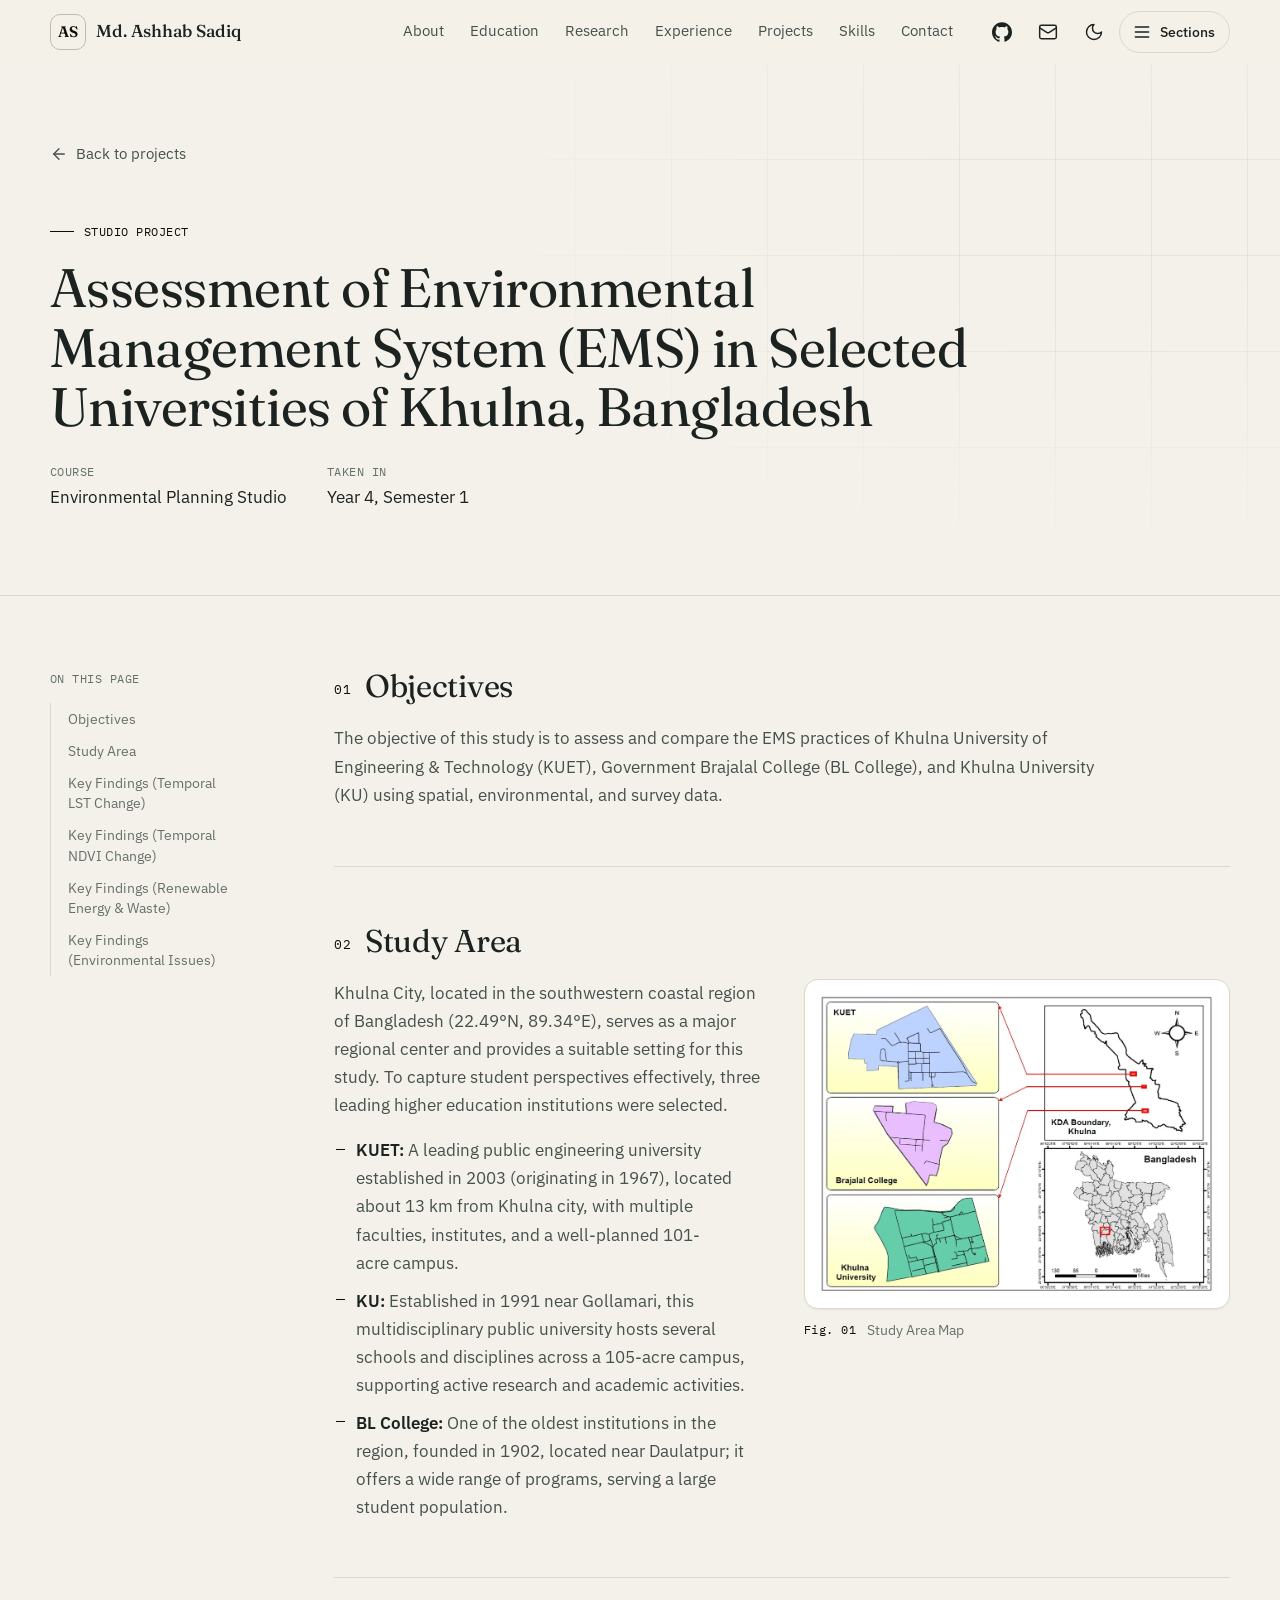
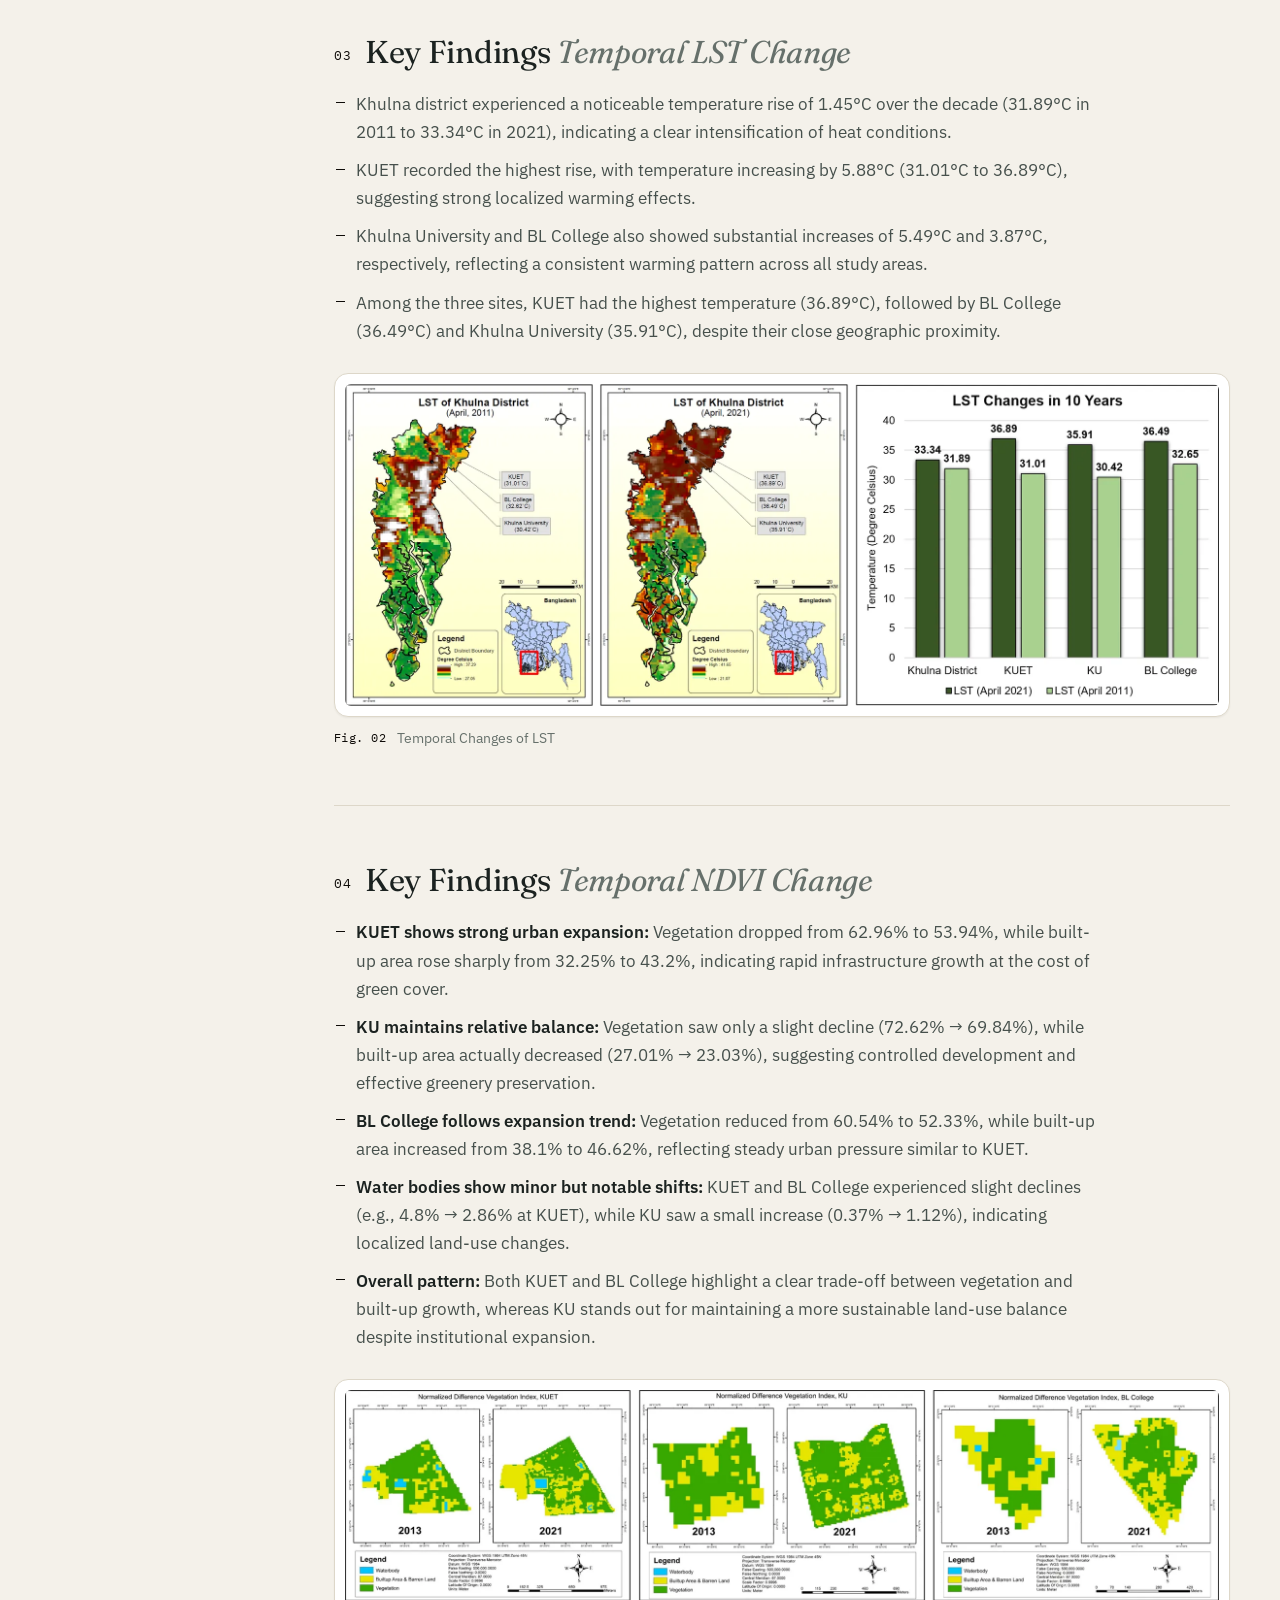
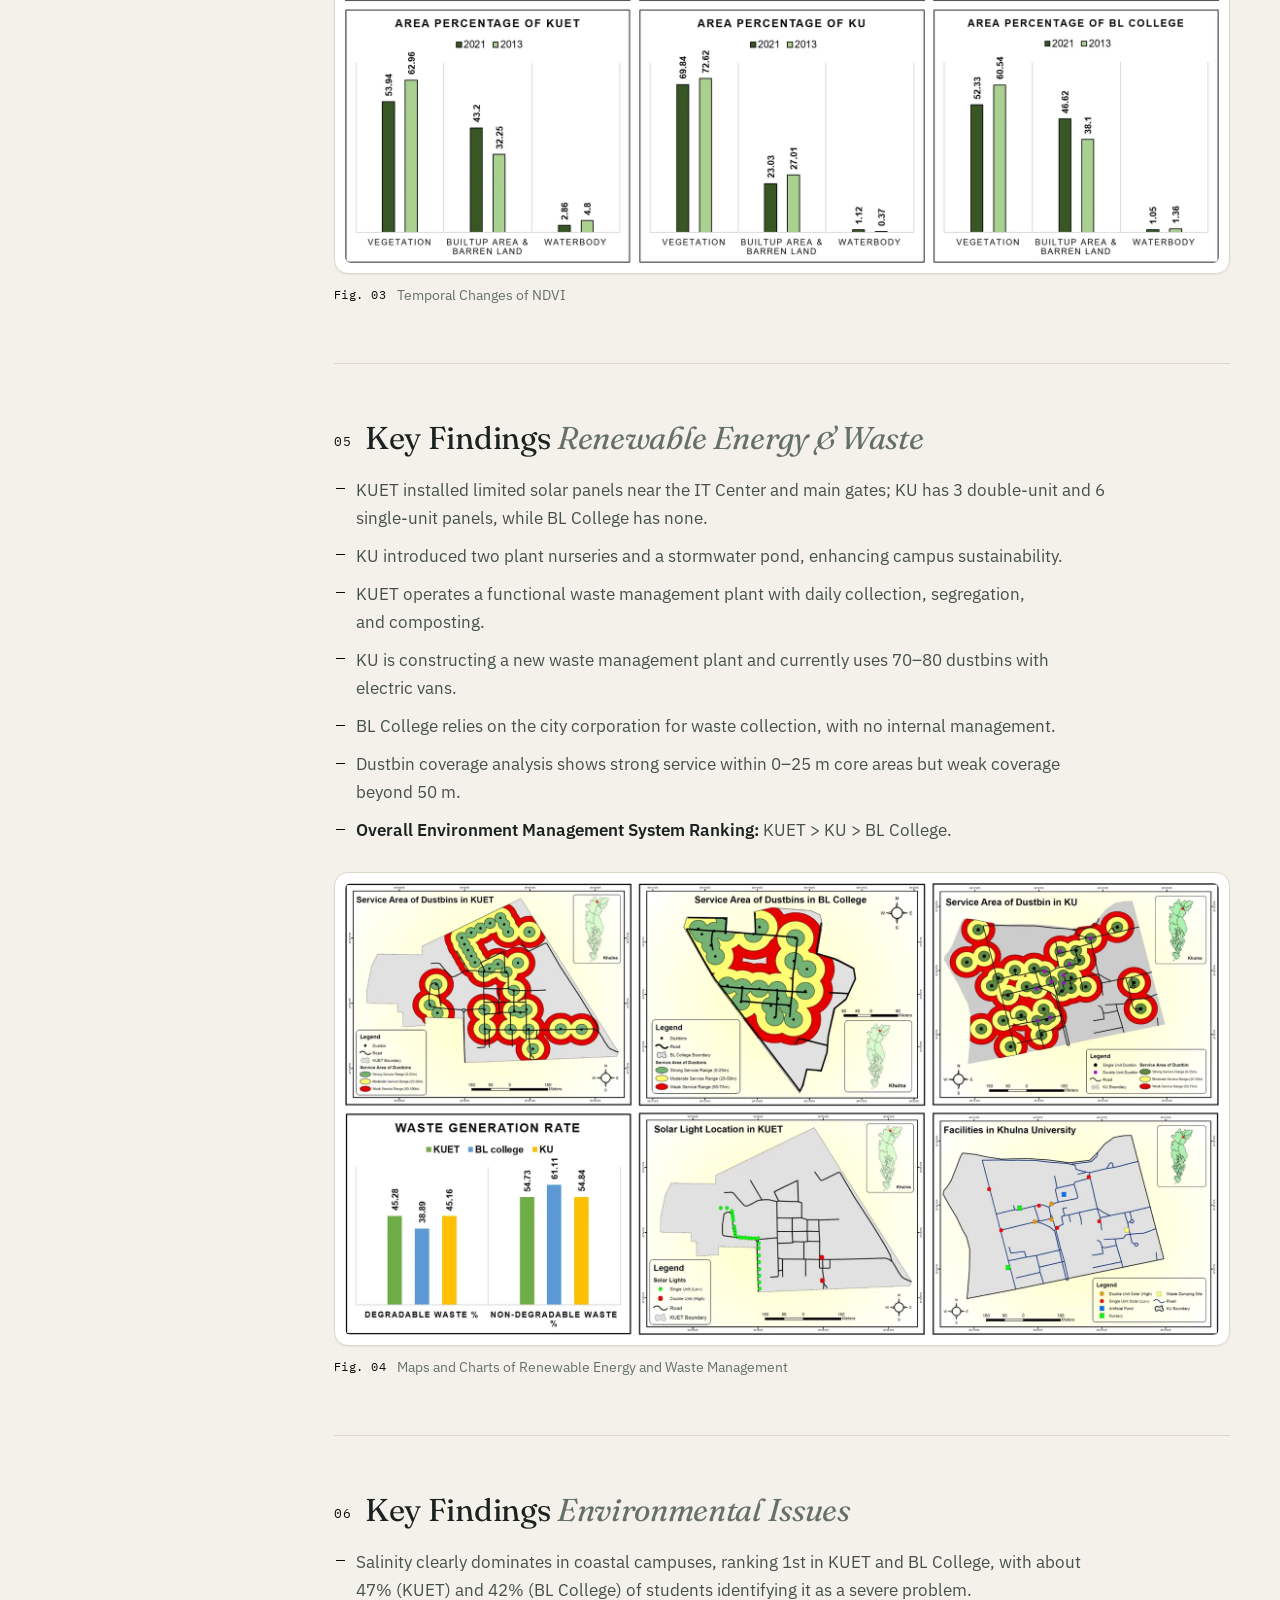
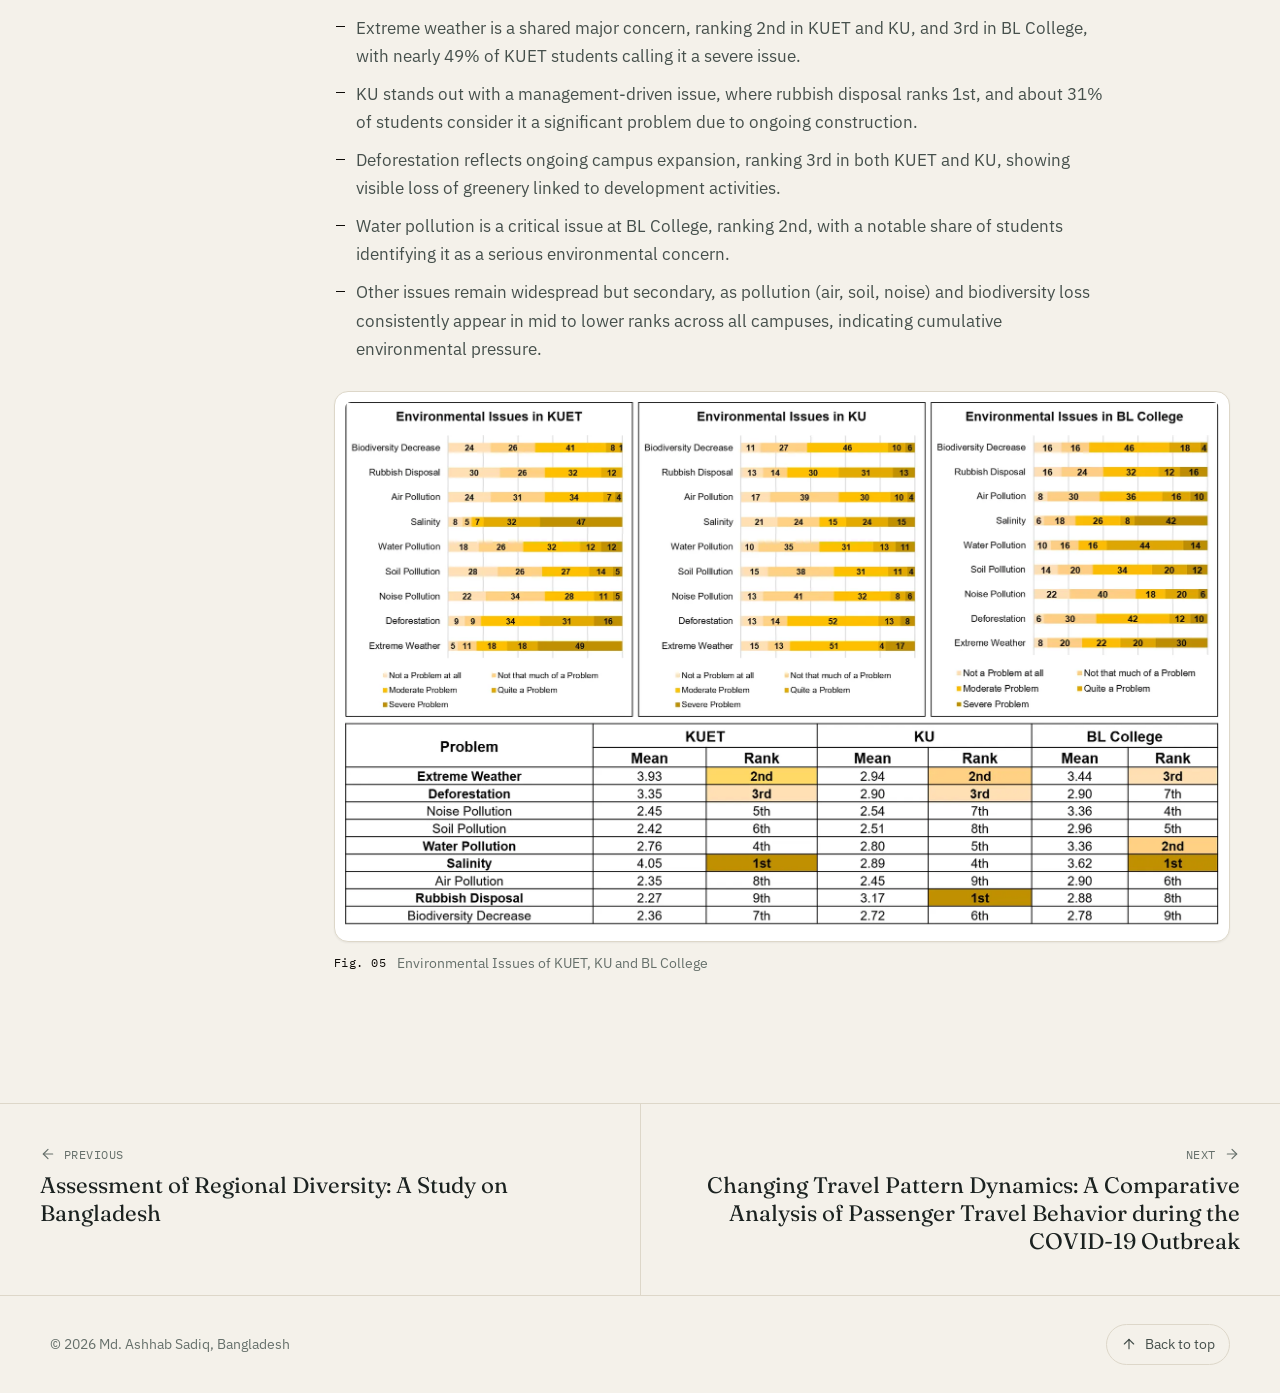
==== commit 34e9c0e3: "Update portfolio design" ====
--- a/academic-ems.html
+++ b/academic-ems.html
@@ -15,7 +15,7 @@
   <script>(function(){var d=document.documentElement;d.classList.add('js');try{var t=localStorage.getItem('theme');if(t==='light'||t==='dark')d.setAttribute('data-theme',t);}catch(e){}})();</script>
   <link rel="preconnect" href="https://fonts.googleapis.com">
   <link rel="preconnect" href="https://fonts.gstatic.com" crossorigin>
-  <link rel="stylesheet" href="https://fonts.googleapis.com/css2?family=Fraunces:ital,opsz,wght@0,9..144,400..600;1,9..144,400..500&amp;family=IBM+Plex+Mono:wght@400;500&amp;family=IBM+Plex+Sans:wght@400;500;600&amp;display=swap">
+  <link rel="stylesheet" href="https://fonts.googleapis.com/css2?family=Fraunces:ital,opsz,wght@0,9..144,400..600;1,9..144,400..500&amp;family=IBM+Plex+Mono:wght@400;500&amp;family=IBM+Plex+Sans:wght@400;500;600&amp;family=Newsreader:ital,opsz,wght@0,6..72,400..600;1,6..72,400..500&amp;family=Schibsted+Grotesk:wght@400;500;600&amp;family=Spline+Sans+Mono:wght@400;500&amp;display=swap">
   <link rel="stylesheet" href="style.css">
   <script src="script.js" defer></script>
 </head>
@@ -26,9 +26,9 @@
   <div class="container header-inner">
     <a class="brand" href="index.html" aria-label="Md. Ashhab Sadiq, home">
       <span class="brand-mark" aria-hidden="true">AS</span>
-      <span class="brand-name">Ashhab Sadiq</span>
+      <span class="brand-name">Md. Ashhab Sadiq</span>
     </a>
-    <nav class="nav-desktop" aria-label="Primary"><a href="index.html#about">About</a><a href="index.html#research">Research</a><a href="index.html#experience">Experience</a><a href="index.html#projects">Projects</a><a href="index.html#skills">Skills</a><a href="index.html#contact">Contact</a></nav>
+    <nav class="nav-desktop" aria-label="Primary"><a href="index.html#about">About</a><a href="index.html#education">Education</a><a href="index.html#research">Research</a><a href="index.html#experience">Experience</a><a href="index.html#projects">Projects</a><a href="index.html#skills">Skills</a><a href="index.html#contact">Contact</a></nav>
     <div class="header-actions">
       <a class="icon-btn hide-xs" href="https://github.com/ashhabsadiq" target="_blank" rel="noopener" aria-label="GitHub" title="GitHub"><svg class="icon" aria-hidden="true"><use href="icons.svg#github"/></svg></a>
       <a class="icon-btn hide-xs" href="mailto:sadiq.kuet.urp@gmail.com" aria-label="Email" title="Email"><svg class="icon" aria-hidden="true"><use href="icons.svg#mail"/></svg></a>
@@ -61,13 +61,13 @@
     <p class="drawer-group mono">Portfolio</p>
     <ol>
       <li><a href="index.html#about">About me</a></li>
+      <li><a href="index.html#education">Education</a></li>
       <li><a href="index.html#research">Research &amp; publications</a></li>
       <li><a href="index.html#experience">Work experience</a></li>
       <li><a href="index.html#projects">Academic projects</a></li>
-      <li><a href="index.html#education">Education</a></li>
-      <li><a href="index.html#skills">Technical skills</a></li>
+      <li><a href="index.html#skills">Technical &amp; research skills</a></li>
+      <li><a href="index.html#awards">Awards</a></li>
       <li><a href="index.html#certifications">Certifications</a></li>
-      <li><a href="index.html#awards">Awards</a></li>
       <li><a href="index.html#extracurricular">Extracurricular</a></li>
       <li><a href="index.html#contact">Contact &amp; profiles</a></li>
     </ol>
--- a/style.css
+++ b/style.css
@@ -15,12 +15,12 @@
   --text: #1b2220;
   --text-2: #46504c;
   --muted: #66706b;
-  --accent: #1d6a55;
-  --accent-hover: #155240;
+  --accent: #0e0b08;
+  --accent-hover: #3a3228;
   --accent-ink: #ffffff;
-  --accent-soft: #dceae2;
+  --accent-soft: rgba(14, 11, 8, 0.07);
   --ochre: #9c5612;
-  --contour: rgba(29, 106, 85, 0.16);
+  --grid: rgba(27, 34, 32, 0.06);
   --figure-bg: #ffffff;
   --header-bg: rgba(244, 241, 234, 0.82);
   --shadow-sm: 0 1px 2px rgba(27, 34, 32, 0.06);
@@ -41,48 +41,54 @@
 
 @media (prefers-color-scheme: dark) {
   :root:not([data-theme="light"]) {
-    --bg: #0e1413;
-    --bg-2: #111917;
-    --surface: #141c1a;
-    --surface-2: #1a2421;
-    --line: #25312d;
-    --line-strong: #34433e;
-    --text: #e6ebe6;
-    --text-2: #b6c0bb;
-    --muted: #87938d;
-    --accent: #7cc4a4;
-    --accent-hover: #9ad6bb;
-    --accent-ink: #0a1210;
-    --accent-soft: rgba(124, 196, 164, 0.12);
-    --ochre: #e2a75e;
-    --contour: rgba(124, 196, 164, 0.11);
-    --figure-bg: #f7f6f2;
-    --header-bg: rgba(14, 20, 19, 0.8);
-    --shadow-sm: 0 1px 2px rgba(0, 0, 0, 0.3);
-    --shadow: 0 1px 2px rgba(0, 0, 0, 0.25), 0 16px 40px -20px rgba(0, 0, 0, 0.7);
+    --bg: #0e0b08;
+    --bg-2: #13100c;
+    --surface: #18140f;
+    --surface-2: #1f1a14;
+    --line: #28221b;
+    --line-strong: #3a3228;
+    --text: #f4f3ec;
+    --text-2: #c9c6b9;
+    --muted: #9e9b8e;
+    --accent: #e3a857;
+    --accent-hover: #efbd77;
+    --accent-ink: #0e0b08;
+    --accent-soft: rgba(227, 168, 87, 0.13);
+    --ochre: #d9b48a;
+    --grid: rgba(244, 243, 236, 0.045);
+    --figure-bg: #f7f6f1;
+    --header-bg: rgba(14, 11, 8, 0.86);
+    --shadow-sm: 0 1px 2px rgba(0, 0, 0, 0.35);
+    --shadow: 0 1px 2px rgba(0, 0, 0, 0.3), 0 16px 40px -20px rgba(0, 0, 0, 0.8);
+    --font-display: "Newsreader", Georgia, "Times New Roman", serif;
+    --font-body: "Schibsted Grotesk", system-ui, -apple-system, "Segoe UI", Roboto, sans-serif;
+    --font-mono: "Spline Sans Mono", ui-monospace, SFMono-Regular, Menlo, Consolas, monospace;
     color-scheme: dark;
   }
 }
 :root[data-theme="dark"] {
-  --bg: #0e1413;
-  --bg-2: #111917;
-  --surface: #141c1a;
-  --surface-2: #1a2421;
-  --line: #25312d;
-  --line-strong: #34433e;
-  --text: #e6ebe6;
-  --text-2: #b6c0bb;
-  --muted: #87938d;
-  --accent: #7cc4a4;
-  --accent-hover: #9ad6bb;
-  --accent-ink: #0a1210;
-  --accent-soft: rgba(124, 196, 164, 0.12);
-  --ochre: #e2a75e;
-  --contour: rgba(124, 196, 164, 0.11);
-  --figure-bg: #f7f6f2;
-  --header-bg: rgba(14, 20, 19, 0.8);
-  --shadow-sm: 0 1px 2px rgba(0, 0, 0, 0.3);
-  --shadow: 0 1px 2px rgba(0, 0, 0, 0.25), 0 16px 40px -20px rgba(0, 0, 0, 0.7);
+  --bg: #0e0b08;
+  --bg-2: #13100c;
+  --surface: #18140f;
+  --surface-2: #1f1a14;
+  --line: #28221b;
+  --line-strong: #3a3228;
+  --text: #f4f3ec;
+  --text-2: #c9c6b9;
+  --muted: #9e9b8e;
+  --accent: #e3a857;
+  --accent-hover: #efbd77;
+  --accent-ink: #0e0b08;
+  --accent-soft: rgba(227, 168, 87, 0.13);
+  --ochre: #d9b48a;
+  --grid: rgba(244, 243, 236, 0.045);
+  --figure-bg: #f7f6f1;
+  --header-bg: rgba(14, 11, 8, 0.86);
+  --shadow-sm: 0 1px 2px rgba(0, 0, 0, 0.35);
+  --shadow: 0 1px 2px rgba(0, 0, 0, 0.3), 0 16px 40px -20px rgba(0, 0, 0, 0.8);
+  --font-display: "Newsreader", Georgia, "Times New Roman", serif;
+  --font-body: "Schibsted Grotesk", system-ui, -apple-system, "Segoe UI", Roboto, sans-serif;
+  --font-mono: "Spline Sans Mono", ui-monospace, SFMono-Regular, Menlo, Consolas, monospace;
   color-scheme: dark;
 }
 
@@ -196,7 +202,7 @@
 .menu-btn { display: inline-flex; align-items: center; gap: 8px; width: auto; padding: 0 14px 0 12px; border-color: var(--line); }
 .menu-btn span { font-size: 0.9rem; font-weight: 500; }
 
-@media (min-width: 1080px) {
+@media (min-width: 1240px) {
   .nav-desktop { display: flex; gap: 2px; }
 }
 @media (max-width: 420px) {
@@ -252,10 +258,14 @@
 /* ---------- Hero ---------- */
 .hero { position: relative; overflow: hidden; padding-block: clamp(48px, 8vw, 104px) clamp(40px, 6vw, 72px); }
 .hero-bg {
-  position: absolute; inset: -10% -5% 0 -5%; z-index: -1; pointer-events: none;
-  background: var(--contour);
-  -webkit-mask: url("Images/contours.svg") center / cover no-repeat;
-  mask: url("Images/contours.svg") center / cover no-repeat;
+  position: absolute; inset: 0; z-index: -1; pointer-events: none;
+  background-image:
+    linear-gradient(var(--grid) 1px, transparent 1px),
+    linear-gradient(90deg, var(--grid) 1px, transparent 1px);
+  background-size: 96px 96px;
+  background-position: -1px -1px;
+  -webkit-mask-image: radial-gradient(ellipse 80% 70% at 70% 40%, #000 30%, transparent 75%);
+  mask-image: radial-gradient(ellipse 80% 70% at 70% 40%, #000 30%, transparent 75%);
 }
 .hero::after {
   content: ""; position: absolute; inset: auto 0 0 0; height: 40%; z-index: -1; pointer-events: none;
@@ -273,25 +283,27 @@
 .hero-status .dot { width: 8px; height: 8px; border-radius: 50%; background: var(--accent); box-shadow: 0 0 0 4px var(--accent-soft); }
 .hero-status .icon { width: 16px; height: 16px; }
 
-/* Portrait framed like a map sheet: neatline, ticks, sheet labels */
-.map-frame { position: relative; justify-self: center; width: min(100%, 360px); padding: 14px; border: 1px solid var(--line-strong); background: var(--surface); }
-.map-frame img { width: 100%; aspect-ratio: 4 / 5; object-fit: cover; filter: saturate(0.95); }
-.map-frame::before, .map-frame::after { content: ""; position: absolute; width: 14px; height: 14px; border-color: var(--accent); border-style: solid; }
-.map-frame::before { top: -1px; left: -1px; border-width: 2px 0 0 2px; }
-.map-frame::after { right: -1px; bottom: -1px; border-width: 0 2px 2px 0; }
-.map-frame figcaption { display: flex; justify-content: space-between; gap: 12px; margin-top: 12px; color: var(--muted); }
-.map-frame .tick { position: absolute; background: var(--line-strong); }
-.map-frame .tick-t { top: -9px; left: 50%; width: 1px; height: 8px; }
-.map-frame .tick-b { bottom: -9px; left: 50%; width: 1px; height: 8px; }
-.map-frame .tick-l { left: -9px; top: 50%; width: 8px; height: 1px; }
-.map-frame .tick-r { right: -9px; top: 50%; width: 8px; height: 1px; }
+/* Hero figure: Bangladesh on a graticule, drawn like a map sheet */
+.hero-map { justify-self: end; width: min(100%, 420px); margin: 0; }
+.sheet { width: 100%; height: auto; overflow: visible; }
+.sheet .neat-outer { fill: none; stroke: var(--line-strong); stroke-width: 1; }
+.sheet .neat { fill: var(--surface); fill-opacity: 0.55; stroke: var(--text-2); stroke-width: 1.2; }
+.sheet .grat line { stroke: var(--line-strong); stroke-width: 1; stroke-dasharray: 2 5; }
+.sheet .land { fill: var(--accent-soft); stroke: var(--accent); stroke-width: 1.6; stroke-linejoin: round; }
+.sheet text { font-family: var(--font-mono); font-size: 15px; letter-spacing: 0.04em; fill: var(--muted); }
+.sheet .site circle { fill: var(--text); }
+.sheet .site .halo { fill: none; stroke: var(--text); stroke-opacity: 0.45; }
+.sheet .site text { fill: var(--text); font-size: 19px; font-family: var(--font-body); letter-spacing: 0; paint-order: stroke; stroke: var(--bg); stroke-width: 4px; }
+.sheet .scale line { stroke: var(--text-2); stroke-width: 1.5; }
+.sheet .north path { fill: var(--text-2); }
+.sheet .north text { fill: var(--text-2); font-weight: 500; }
+.hero-map figcaption { display: flex; justify-content: space-between; gap: 12px; margin-top: -2%; padding: 0 2.5% 0 7.5%; color: var(--muted); font-size: 0.7rem; }
 
 @media (min-width: 900px) {
-  .hero-grid { grid-template-columns: minmax(0, 1.35fr) minmax(0, 0.65fr); }
-  .map-frame { justify-self: end; }
+  .hero-grid { grid-template-columns: minmax(0, 1.3fr) minmax(0, 0.7fr); }
 }
 @media (max-width: 899px) {
-  .map-frame { width: min(64%, 260px); justify-self: start; padding: 10px; }
+  .hero-map { justify-self: center; width: min(100%, 340px); }
 }
 
 /* Key figures */
@@ -314,8 +326,8 @@
 .section { padding-block: clamp(64px, 9vw, 120px); border-top: 1px solid var(--line); }
 .section-alt { background: var(--bg-2); }
 .section-head { display: grid; gap: 12px; margin-bottom: clamp(32px, 5vw, 56px); }
-.section-head .mono { color: var(--accent); text-transform: uppercase; display: flex; align-items: center; gap: 12px; }
-.section-head .mono::after { content: ""; height: 1px; flex: 0 1 64px; background: var(--line-strong); }
+.section-head .mono { color: var(--accent); text-transform: uppercase; display: flex; align-items: center; gap: 14px; font-size: clamp(0.88rem, 0.82rem + 0.3vw, 1rem); letter-spacing: 0.08em; font-weight: 500; }
+.section-head .mono::after { content: ""; height: 1px; flex: 0 1 96px; background: var(--line-strong); }
 .section-head h2 { font-size: clamp(2rem, 1.5rem + 2.2vw, 3.2rem); font-weight: 400; }
 .section-head p { color: var(--text-2); max-width: 40em; }
 @media (min-width: 900px) {
@@ -362,12 +374,8 @@
 .pub .read-more .icon { width: 18px; height: 18px; transition: transform 0.2s var(--ease); }
 .pub:hover .read-more .icon { transform: translateX(4px); }
 .pub .tags { position: relative; }
-@media (min-width: 860px) {
-  .pub { grid-template-columns: minmax(0, 1.25fr) minmax(0, 1fr); }
-  .pub > .pub-thumb { aspect-ratio: auto; min-height: 100%; border-bottom: 0; border-left: 1px solid var(--line); order: 2; }
-  .pub > .pub-thumb img { position: absolute; inset: 0; }
-  .pub-list > .pub:nth-child(even) { grid-template-columns: minmax(0, 1fr) minmax(0, 1.25fr); }
-  .pub-list > .pub:nth-child(even) .pub-thumb { order: 0; border-left: 0; border-right: 1px solid var(--line); }
+@media (min-width: 900px) {
+  .pub-list { grid-template-columns: repeat(2, minmax(0, 1fr)); }
 }
 
 /* Project cards */
@@ -433,10 +441,13 @@
 @media (min-width: 900px) { .edu-grid { grid-template-columns: 1.4fr 1fr; } }
 
 /* Skills */
-.skill-groups { display: grid; gap: 20px; grid-template-columns: repeat(auto-fit, minmax(min(100%, 280px), 1fr)); }
+.skill-groups { display: grid; gap: 40px 24px; grid-template-columns: 1fr; }
+@media (min-width: 640px) { .skill-groups { grid-template-columns: repeat(2, minmax(0, 1fr)); } }
+@media (min-width: 1000px) { .skill-groups { grid-template-columns: repeat(3, minmax(0, 1fr)); } }
 .skill-group { border-top: 2px solid var(--text); padding-top: 18px; }
 .skill-group h3 { font-size: 1.25rem; margin-bottom: 16px; display: flex; justify-content: space-between; align-items: baseline; gap: 12px; }
 .skill-group h3 .mono { color: var(--muted); }
+.skill-sub { color: var(--muted); text-transform: uppercase; margin: 16px 0 10px; }
 .skill-group ul { list-style: none; padding: 0; display: flex; flex-wrap: wrap; gap: 8px; }
 .skill-group li { padding: 7px 14px; border: 1px solid var(--line); border-radius: 999px; background: var(--surface); font-size: 0.94rem; transition: border-color 0.2s, color 0.2s; }
 .skill-group li:hover { border-color: var(--accent); color: var(--accent); }
@@ -479,7 +490,7 @@
 @media (min-width: 900px) { .extra { grid-template-columns: 1.1fr 1fr; } }
 
 /* Contact */
-.kicker { color: var(--accent); text-transform: uppercase; margin-bottom: 16px; }
+.kicker { color: var(--accent); text-transform: uppercase; margin-bottom: 16px; font-size: clamp(0.88rem, 0.82rem + 0.3vw, 1rem); letter-spacing: 0.08em; font-weight: 500; }
 .extra .when { color: var(--muted); margin-bottom: 4px; }
 .contact { display: grid; gap: clamp(32px, 5vw, 64px); }
 .contact h2 { font-size: clamp(2.2rem, 1.4rem + 3.5vw, 4.2rem); font-weight: 400; line-height: 1.05; margin-bottom: 20px; }
@@ -513,7 +524,7 @@
    Case-study pages (research-*.html, academic-*.html)
    ========================================================================== */
 .case-hero { position: relative; overflow: hidden; padding-block: clamp(32px, 6vw, 72px) clamp(32px, 5vw, 56px); border-bottom: 1px solid var(--line); }
-.case-hero .hero-bg { inset: -30% -5% -10% 30%; opacity: 0.8; }
+.case-hero .hero-bg { -webkit-mask-image: radial-gradient(ellipse 70% 90% at 85% 30%, #000 20%, transparent 70%); mask-image: radial-gradient(ellipse 70% 90% at 85% 30%, #000 20%, transparent 70%); }
 .back-link { display: flex; width: fit-content; align-items: center; gap: 8px; color: var(--text-2); text-decoration: none; font-size: 0.92rem; margin-bottom: clamp(24px, 4vw, 40px); padding: 6px 0; }
 .back-link .icon { width: 18px; height: 18px; transition: transform 0.2s var(--ease); }
 .back-link:hover { color: var(--accent); }
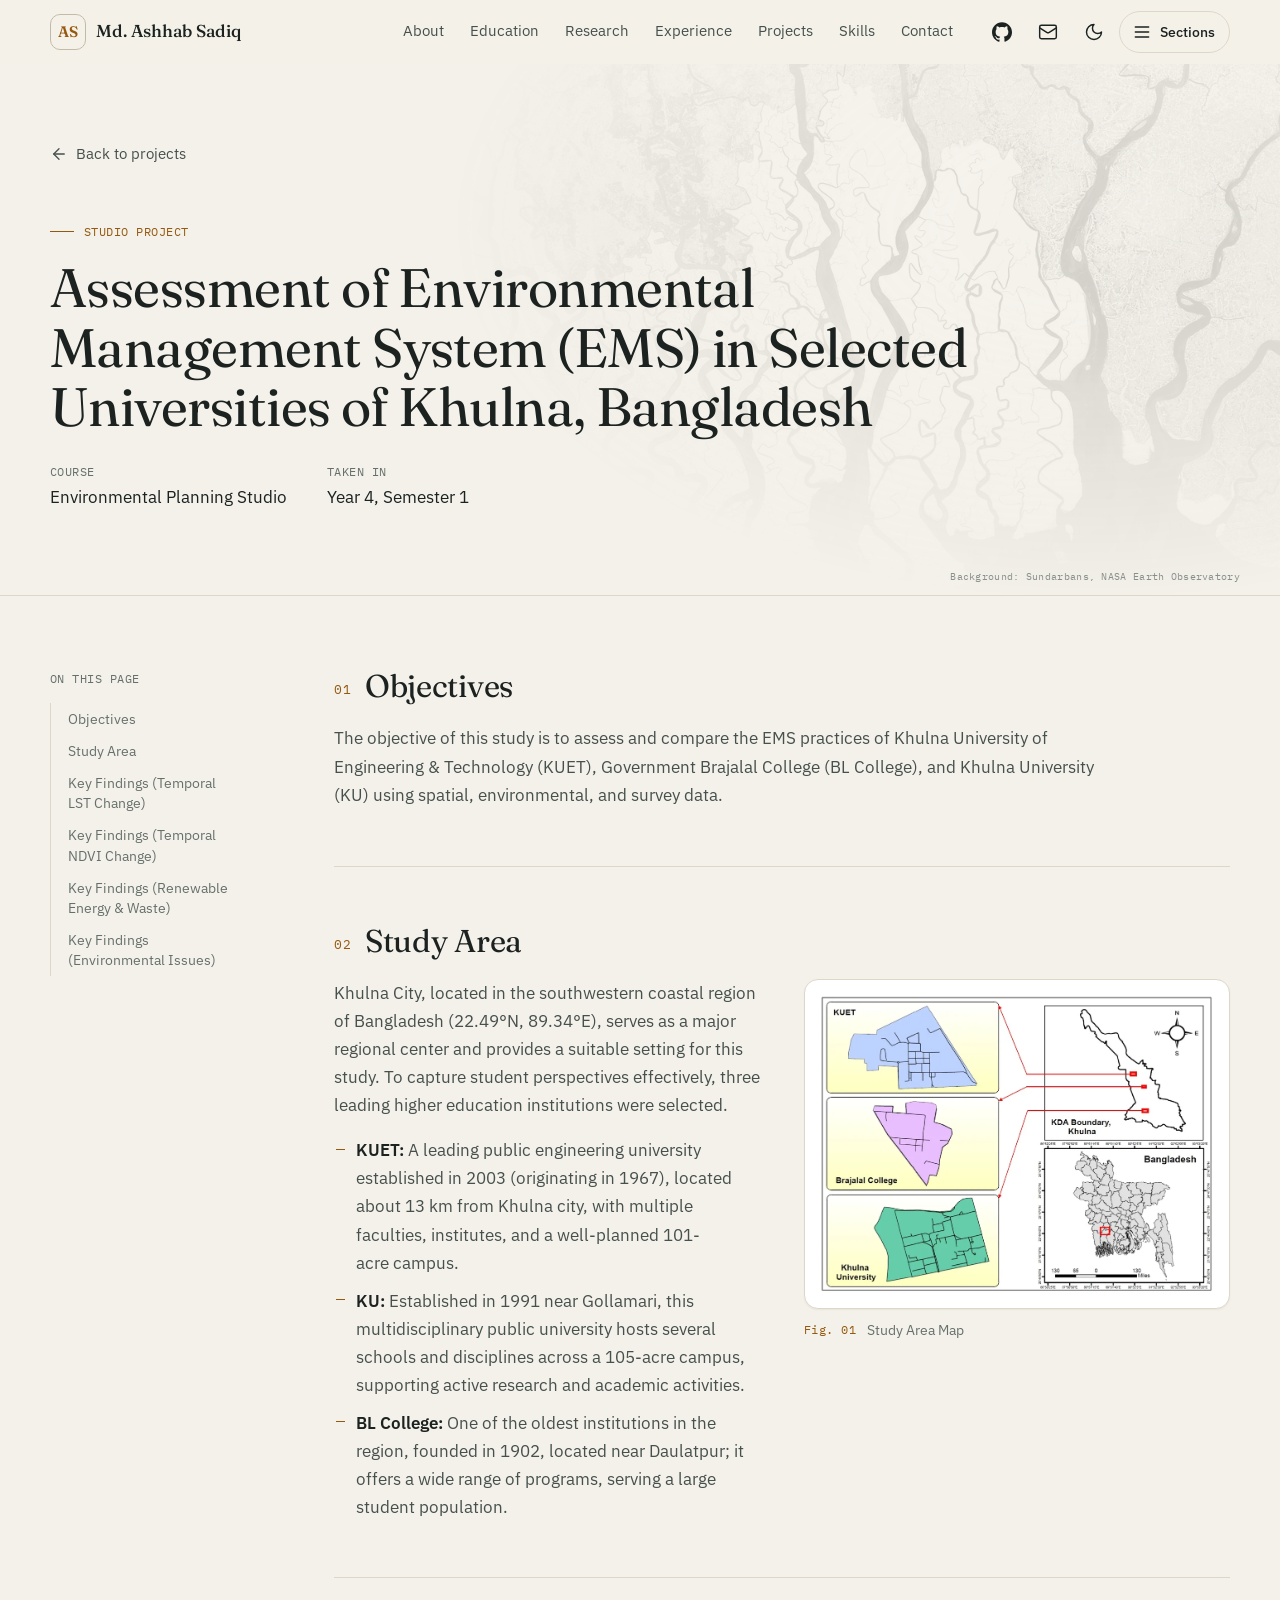
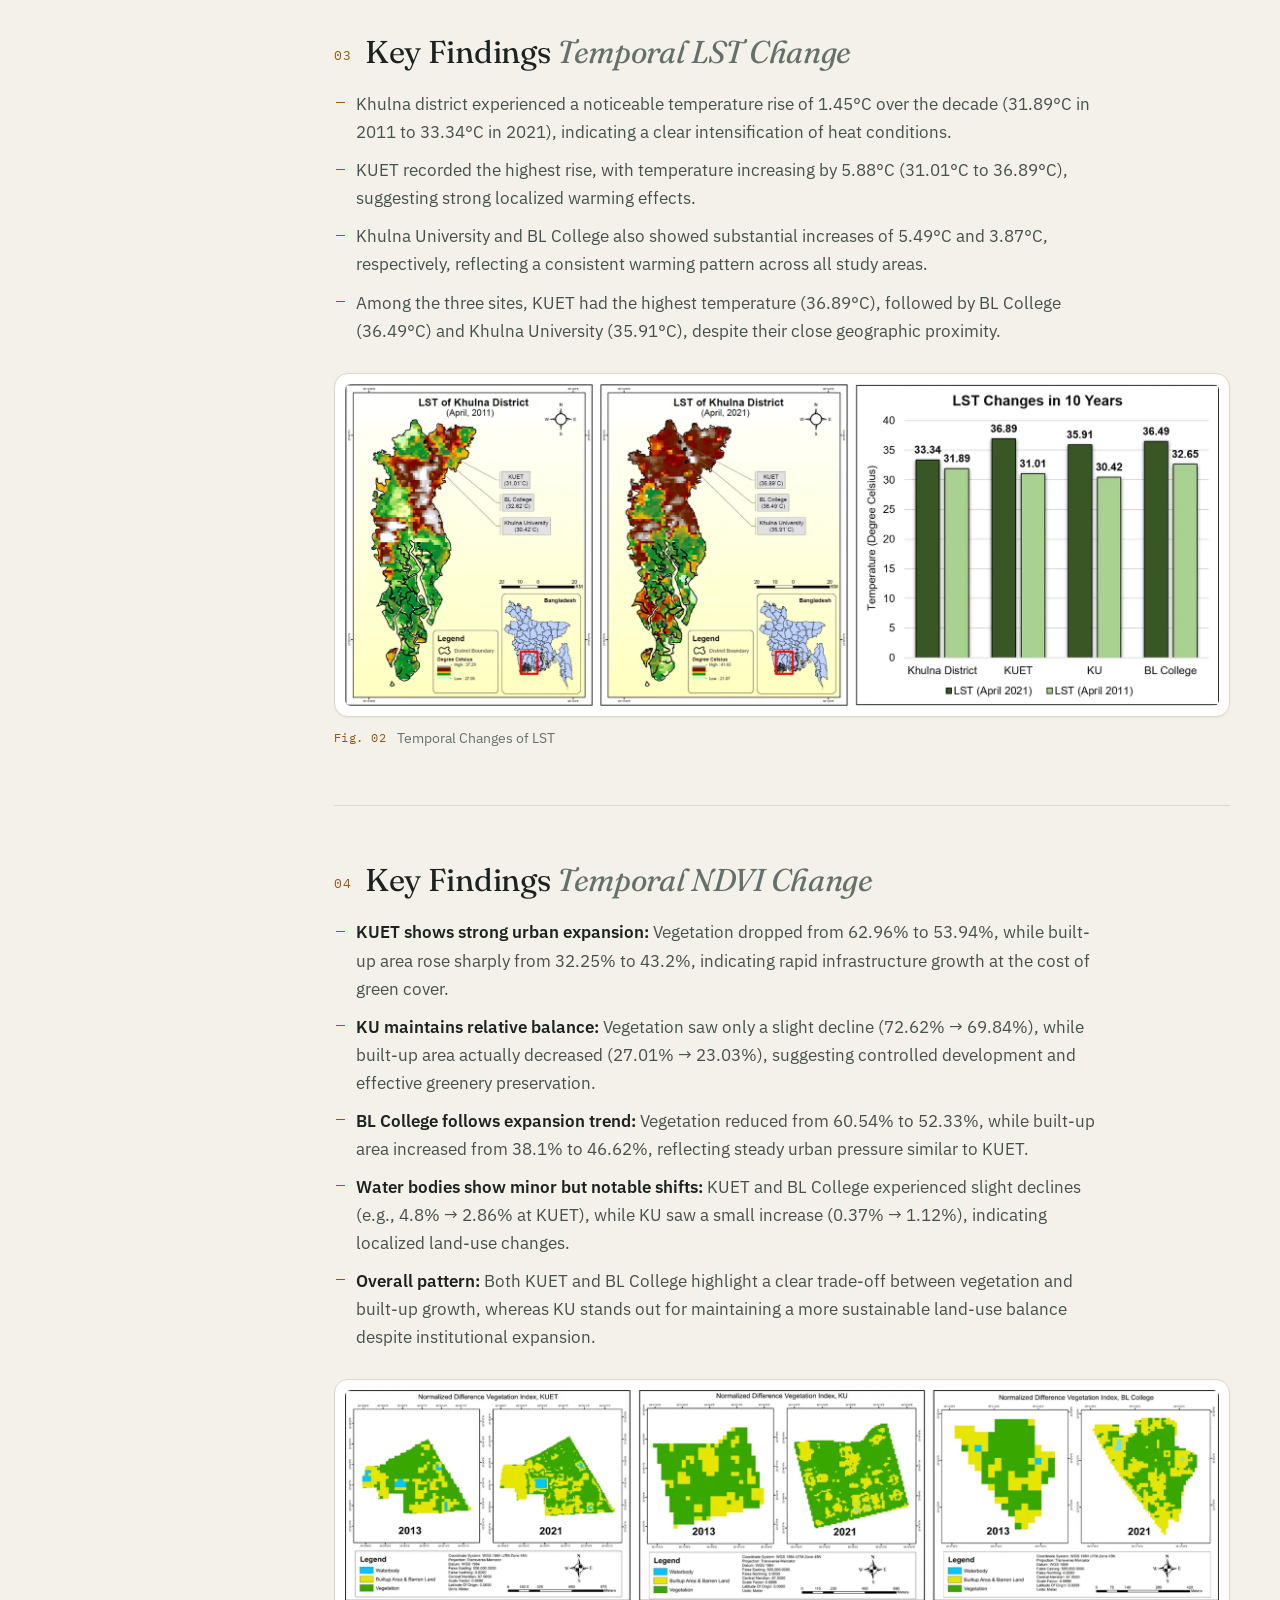
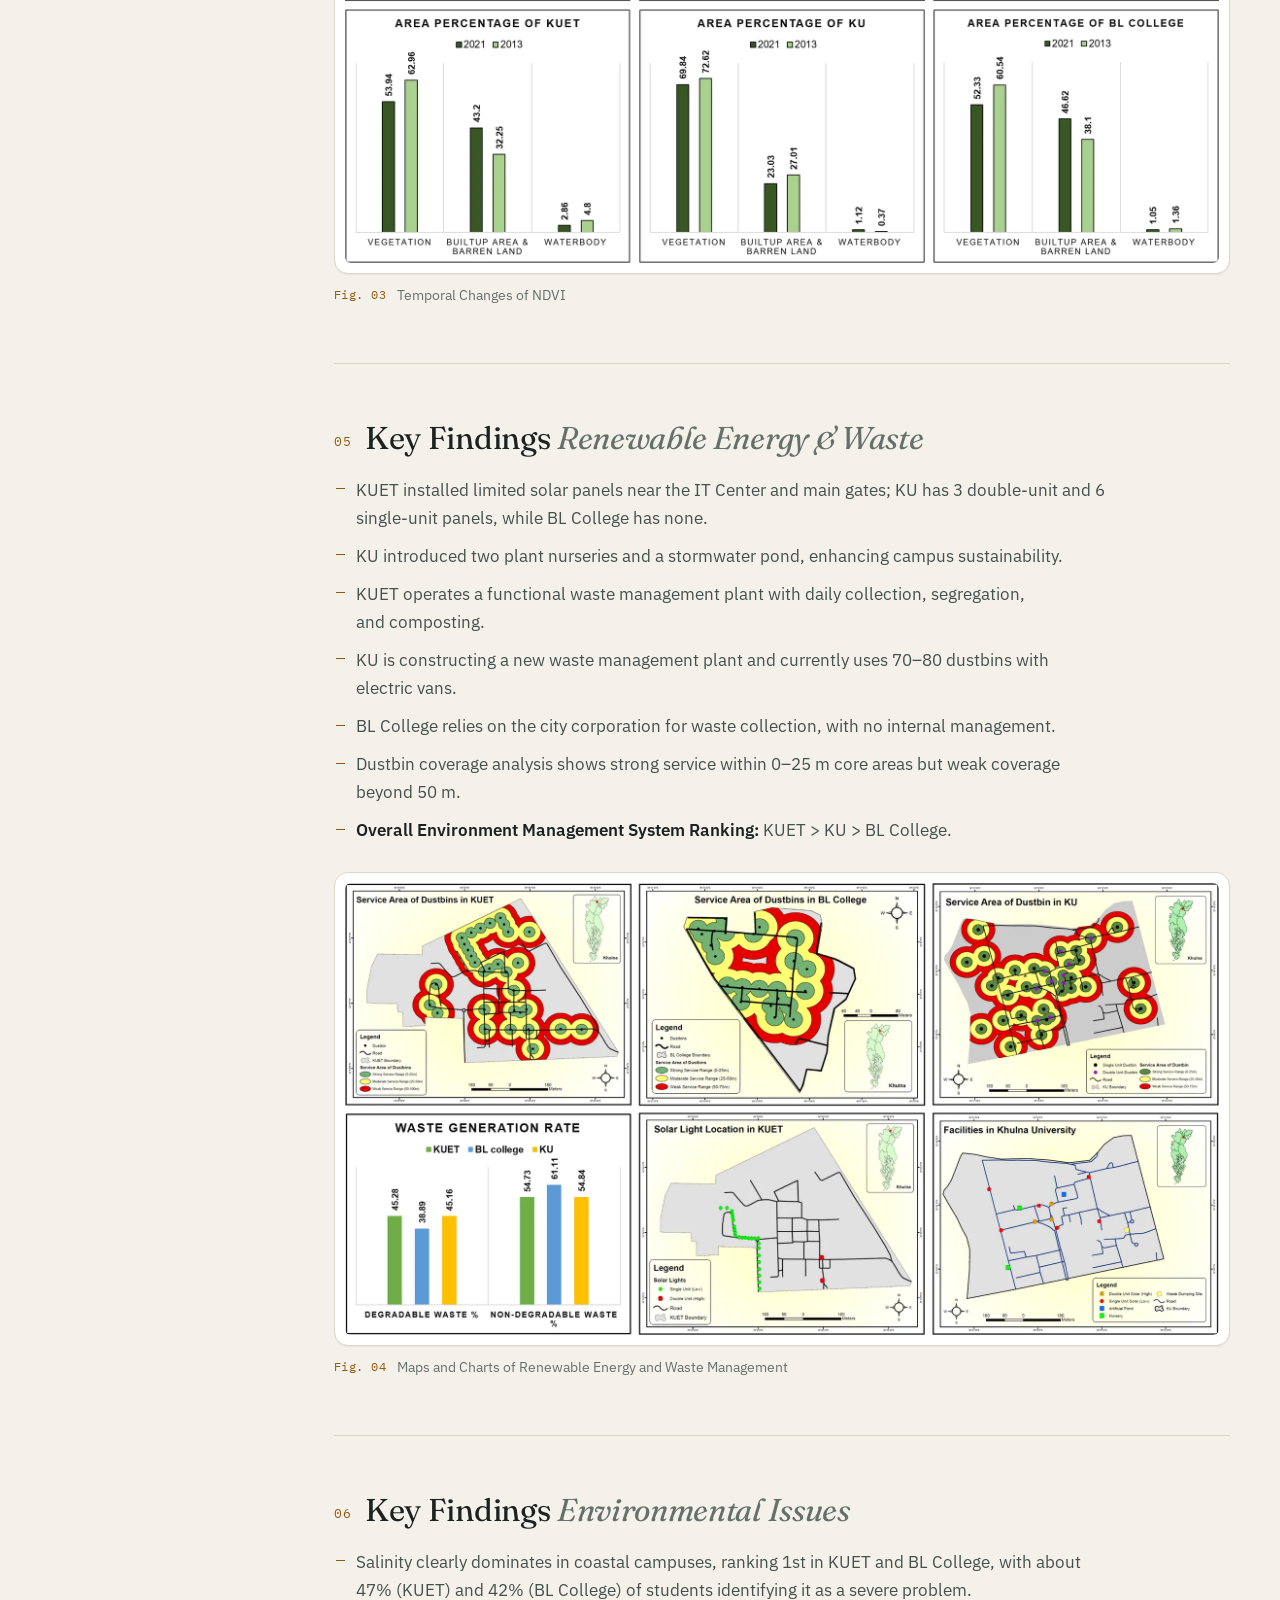
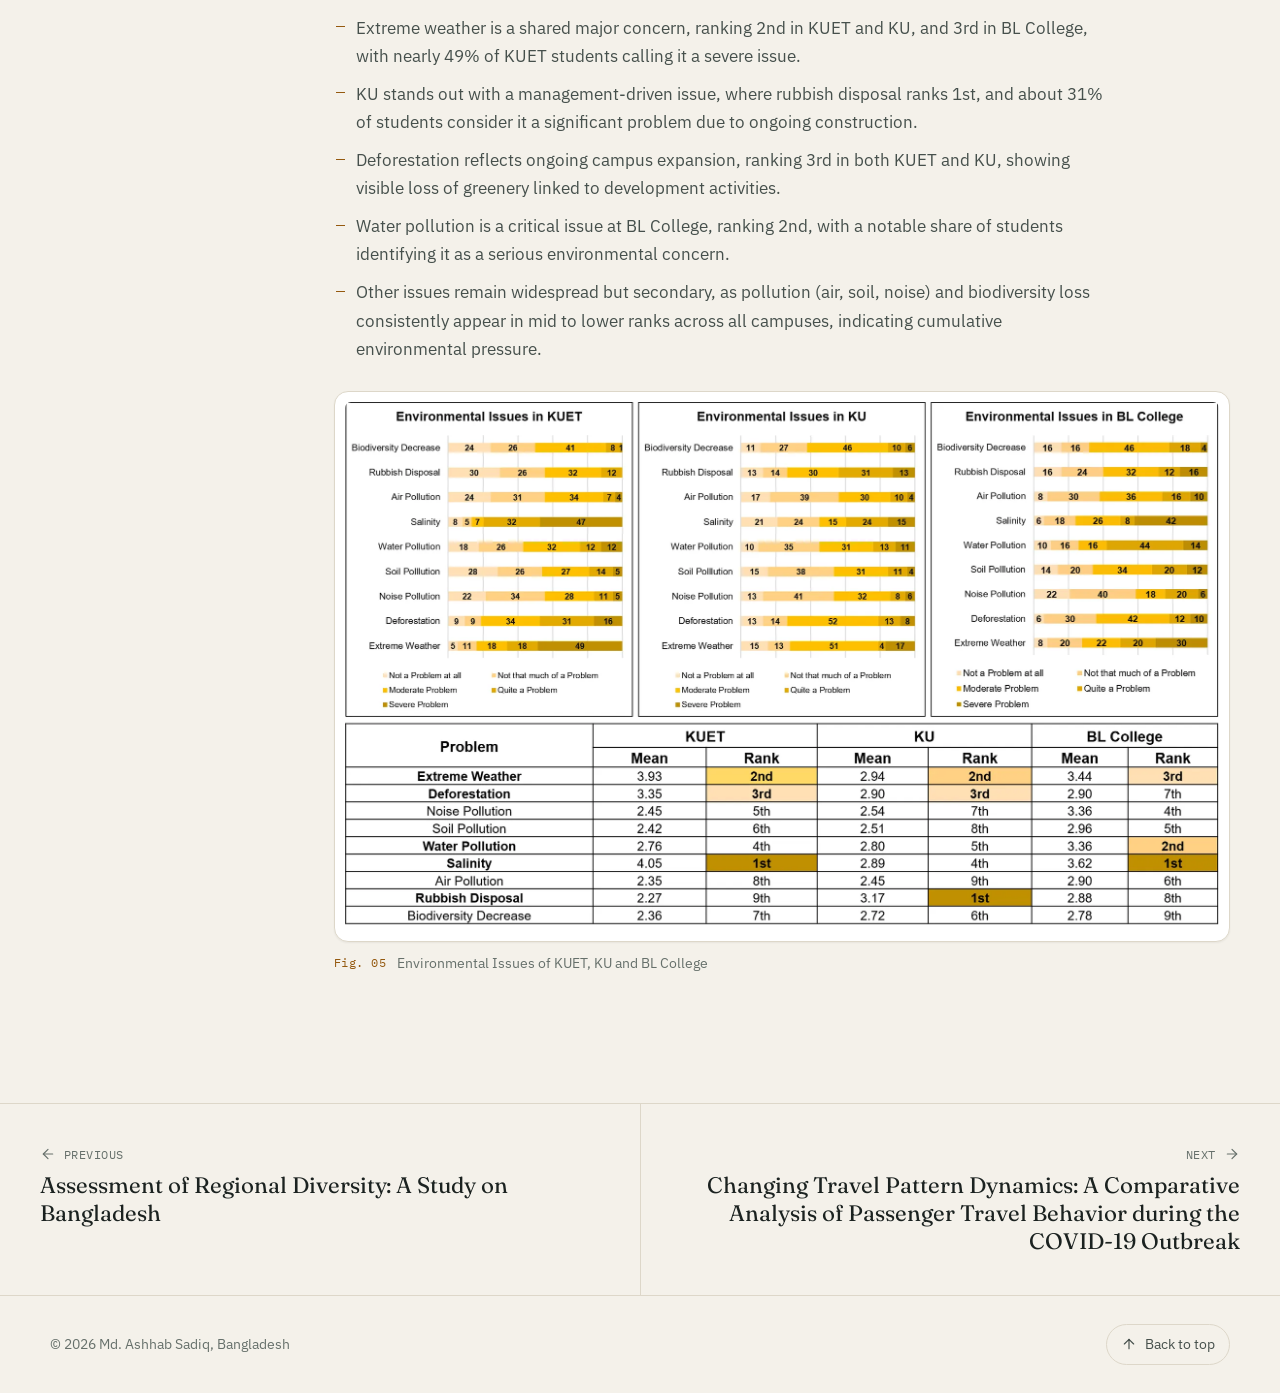
==== commit 110bbe08: "Update portfolio design" ====
--- a/academic-ems.html
+++ b/academic-ems.html
@@ -79,6 +79,7 @@
 
 <section class="case-hero" id="top">
   <div class="hero-bg" aria-hidden="true"></div>
+  <a class="bg-credit" href="https://commons.wikimedia.org/wiki/File:Sundarbans.jpg" target="_blank" rel="noopener">Background: Sundarbans, NASA Earth Observatory</a>
   <div class="container">
     <a class="back-link" href="index.html#academic-ems"><svg class="icon" aria-hidden="true"><use href="icons.svg#arrow-left"/></svg>Back to projects</a>
     <p class="eyebrow mono">Studio project</p>
--- a/style.css
+++ b/style.css
@@ -15,12 +15,13 @@
   --text: #1b2220;
   --text-2: #46504c;
   --muted: #66706b;
-  --accent: #0e0b08;
-  --accent-hover: #3a3228;
+  --accent: #94590f;
+  --accent-hover: #7a4708;
   --accent-ink: #ffffff;
-  --accent-soft: rgba(14, 11, 8, 0.07);
+  --accent-soft: rgba(148, 89, 15, 0.12);
   --ochre: #9c5612;
-  --grid: rgba(27, 34, 32, 0.06);
+  --bg-img-opacity: 0.13;
+  --bg-img-filter: invert(1) grayscale(1);
   --figure-bg: #ffffff;
   --header-bg: rgba(244, 241, 234, 0.82);
   --shadow-sm: 0 1px 2px rgba(27, 34, 32, 0.06);
@@ -55,7 +56,8 @@
     --accent-ink: #0e0b08;
     --accent-soft: rgba(227, 168, 87, 0.13);
     --ochre: #d9b48a;
-    --grid: rgba(244, 243, 236, 0.045);
+    --bg-img-opacity: 0.16;
+  --bg-img-filter: grayscale(1);
     --figure-bg: #f7f6f1;
     --header-bg: rgba(14, 11, 8, 0.86);
     --shadow-sm: 0 1px 2px rgba(0, 0, 0, 0.35);
@@ -81,7 +83,8 @@
   --accent-ink: #0e0b08;
   --accent-soft: rgba(227, 168, 87, 0.13);
   --ochre: #d9b48a;
-  --grid: rgba(244, 243, 236, 0.045);
+  --bg-img-opacity: 0.16;
+  --bg-img-filter: grayscale(1);
   --figure-bg: #f7f6f1;
   --header-bg: rgba(14, 11, 8, 0.86);
   --shadow-sm: 0 1px 2px rgba(0, 0, 0, 0.35);
@@ -259,14 +262,18 @@
 .hero { position: relative; overflow: hidden; padding-block: clamp(48px, 8vw, 104px) clamp(40px, 6vw, 72px); }
 .hero-bg {
   position: absolute; inset: 0; z-index: -1; pointer-events: none;
-  background-image:
-    linear-gradient(var(--grid) 1px, transparent 1px),
-    linear-gradient(90deg, var(--grid) 1px, transparent 1px);
-  background-size: 96px 96px;
-  background-position: -1px -1px;
-  -webkit-mask-image: radial-gradient(ellipse 80% 70% at 70% 40%, #000 30%, transparent 75%);
-  mask-image: radial-gradient(ellipse 80% 70% at 70% 40%, #000 30%, transparent 75%);
-}
+  background: url("Images/web/sundarbans-bg.webp") center 40% / cover no-repeat;
+  opacity: var(--bg-img-opacity);
+  filter: var(--bg-img-filter);
+  -webkit-mask-image: radial-gradient(ellipse 85% 95% at 72% 35%, #000 20%, transparent 80%);
+  mask-image: radial-gradient(ellipse 85% 95% at 72% 35%, #000 20%, transparent 80%);
+}
+.bg-credit {
+  position: absolute; right: var(--gutter); bottom: 10px; z-index: 1;
+  font-family: var(--font-mono); font-size: 0.62rem; letter-spacing: 0.03em;
+  color: var(--muted); opacity: 0.75; text-decoration: none;
+}
+.bg-credit:hover { opacity: 1; color: var(--text-2); }
 .hero::after {
   content: ""; position: absolute; inset: auto 0 0 0; height: 40%; z-index: -1; pointer-events: none;
   background: linear-gradient(to bottom, transparent, var(--bg));
@@ -283,27 +290,17 @@
 .hero-status .dot { width: 8px; height: 8px; border-radius: 50%; background: var(--accent); box-shadow: 0 0 0 4px var(--accent-soft); }
 .hero-status .icon { width: 16px; height: 16px; }
 
-/* Hero figure: Bangladesh on a graticule, drawn like a map sheet */
-.hero-map { justify-self: end; width: min(100%, 420px); margin: 0; }
-.sheet { width: 100%; height: auto; overflow: visible; }
-.sheet .neat-outer { fill: none; stroke: var(--line-strong); stroke-width: 1; }
-.sheet .neat { fill: var(--surface); fill-opacity: 0.55; stroke: var(--text-2); stroke-width: 1.2; }
-.sheet .grat line { stroke: var(--line-strong); stroke-width: 1; stroke-dasharray: 2 5; }
-.sheet .land { fill: var(--accent-soft); stroke: var(--accent); stroke-width: 1.6; stroke-linejoin: round; }
-.sheet text { font-family: var(--font-mono); font-size: 15px; letter-spacing: 0.04em; fill: var(--muted); }
-.sheet .site circle { fill: var(--text); }
-.sheet .site .halo { fill: none; stroke: var(--text); stroke-opacity: 0.45; }
-.sheet .site text { fill: var(--text); font-size: 19px; font-family: var(--font-body); letter-spacing: 0; paint-order: stroke; stroke: var(--bg); stroke-width: 4px; }
-.sheet .scale line { stroke: var(--text-2); stroke-width: 1.5; }
-.sheet .north path { fill: var(--text-2); }
-.sheet .north text { fill: var(--text-2); font-weight: 500; }
-.hero-map figcaption { display: flex; justify-content: space-between; gap: 12px; margin-top: -2%; padding: 0 2.5% 0 7.5%; color: var(--muted); font-size: 0.7rem; }
+/* Hero portrait: outlined frame, slightly rounded corners */
+.hero-photo { justify-self: end; width: min(100%, 340px); margin: 0; padding: 10px; border: 1px solid var(--line-strong); border-radius: 18px; background: var(--surface); box-shadow: var(--shadow); }
+.hero-photo img { width: 100%; aspect-ratio: 4 / 5; object-fit: cover; object-position: center 20%; border-radius: 10px; }
 
 @media (min-width: 900px) {
-  .hero-grid { grid-template-columns: minmax(0, 1.3fr) minmax(0, 0.7fr); }
+  .hero-grid { grid-template-columns: minmax(0, 1.35fr) minmax(0, 0.65fr); }
+  .hero-photo { max-height: 100%; }
 }
 @media (max-width: 899px) {
-  .hero-map { justify-self: center; width: min(100%, 340px); }
+  .hero-photo { justify-self: start; width: min(62%, 260px); padding: 8px; border-radius: 16px; }
+  .hero-photo img { border-radius: 9px; }
 }
 
 /* Key figures */
@@ -524,7 +521,7 @@
    Case-study pages (research-*.html, academic-*.html)
    ========================================================================== */
 .case-hero { position: relative; overflow: hidden; padding-block: clamp(32px, 6vw, 72px) clamp(32px, 5vw, 56px); border-bottom: 1px solid var(--line); }
-.case-hero .hero-bg { -webkit-mask-image: radial-gradient(ellipse 70% 90% at 85% 30%, #000 20%, transparent 70%); mask-image: radial-gradient(ellipse 70% 90% at 85% 30%, #000 20%, transparent 70%); }
+.case-hero .hero-bg { -webkit-mask-image: radial-gradient(ellipse 70% 100% at 85% 30%, #000 15%, transparent 72%); mask-image: radial-gradient(ellipse 70% 100% at 85% 30%, #000 15%, transparent 72%); }
 .back-link { display: flex; width: fit-content; align-items: center; gap: 8px; color: var(--text-2); text-decoration: none; font-size: 0.92rem; margin-bottom: clamp(24px, 4vw, 40px); padding: 6px 0; }
 .back-link .icon { width: 18px; height: 18px; transition: transform 0.2s var(--ease); }
 .back-link:hover { color: var(--accent); }
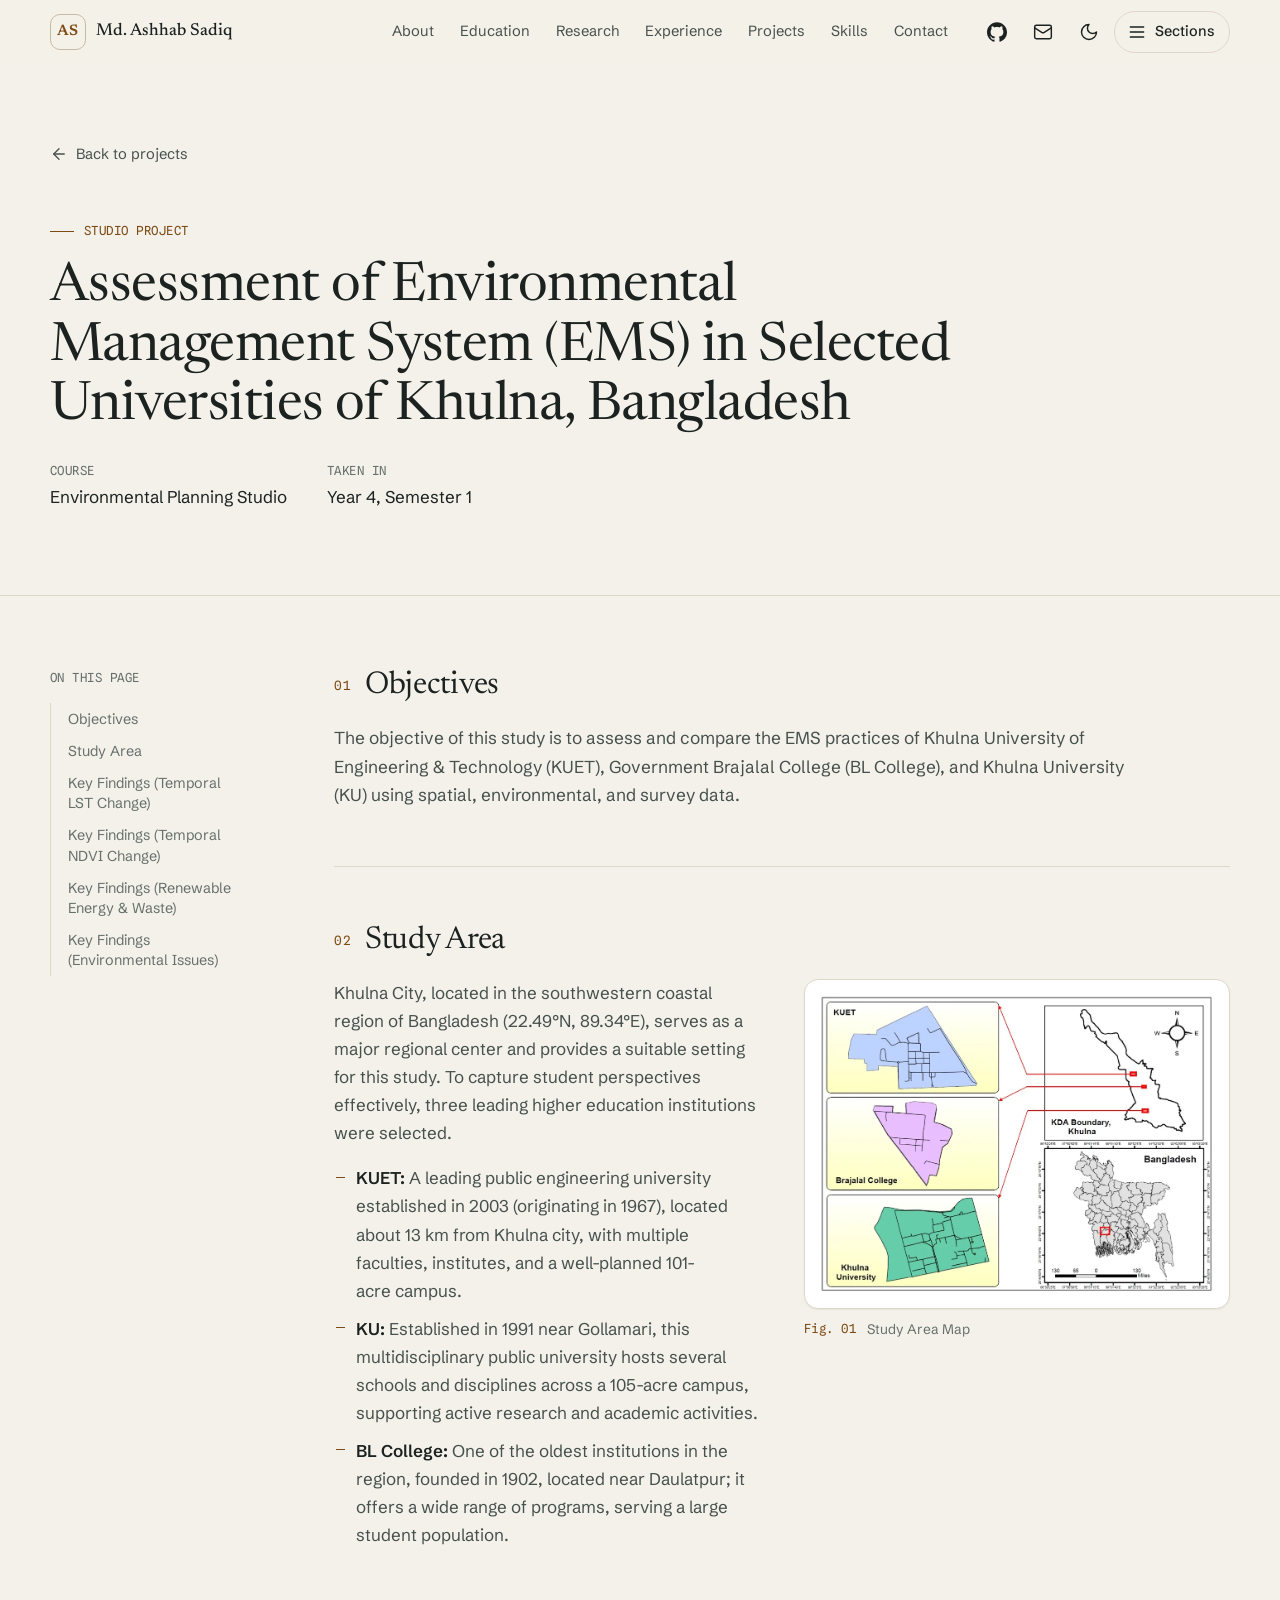
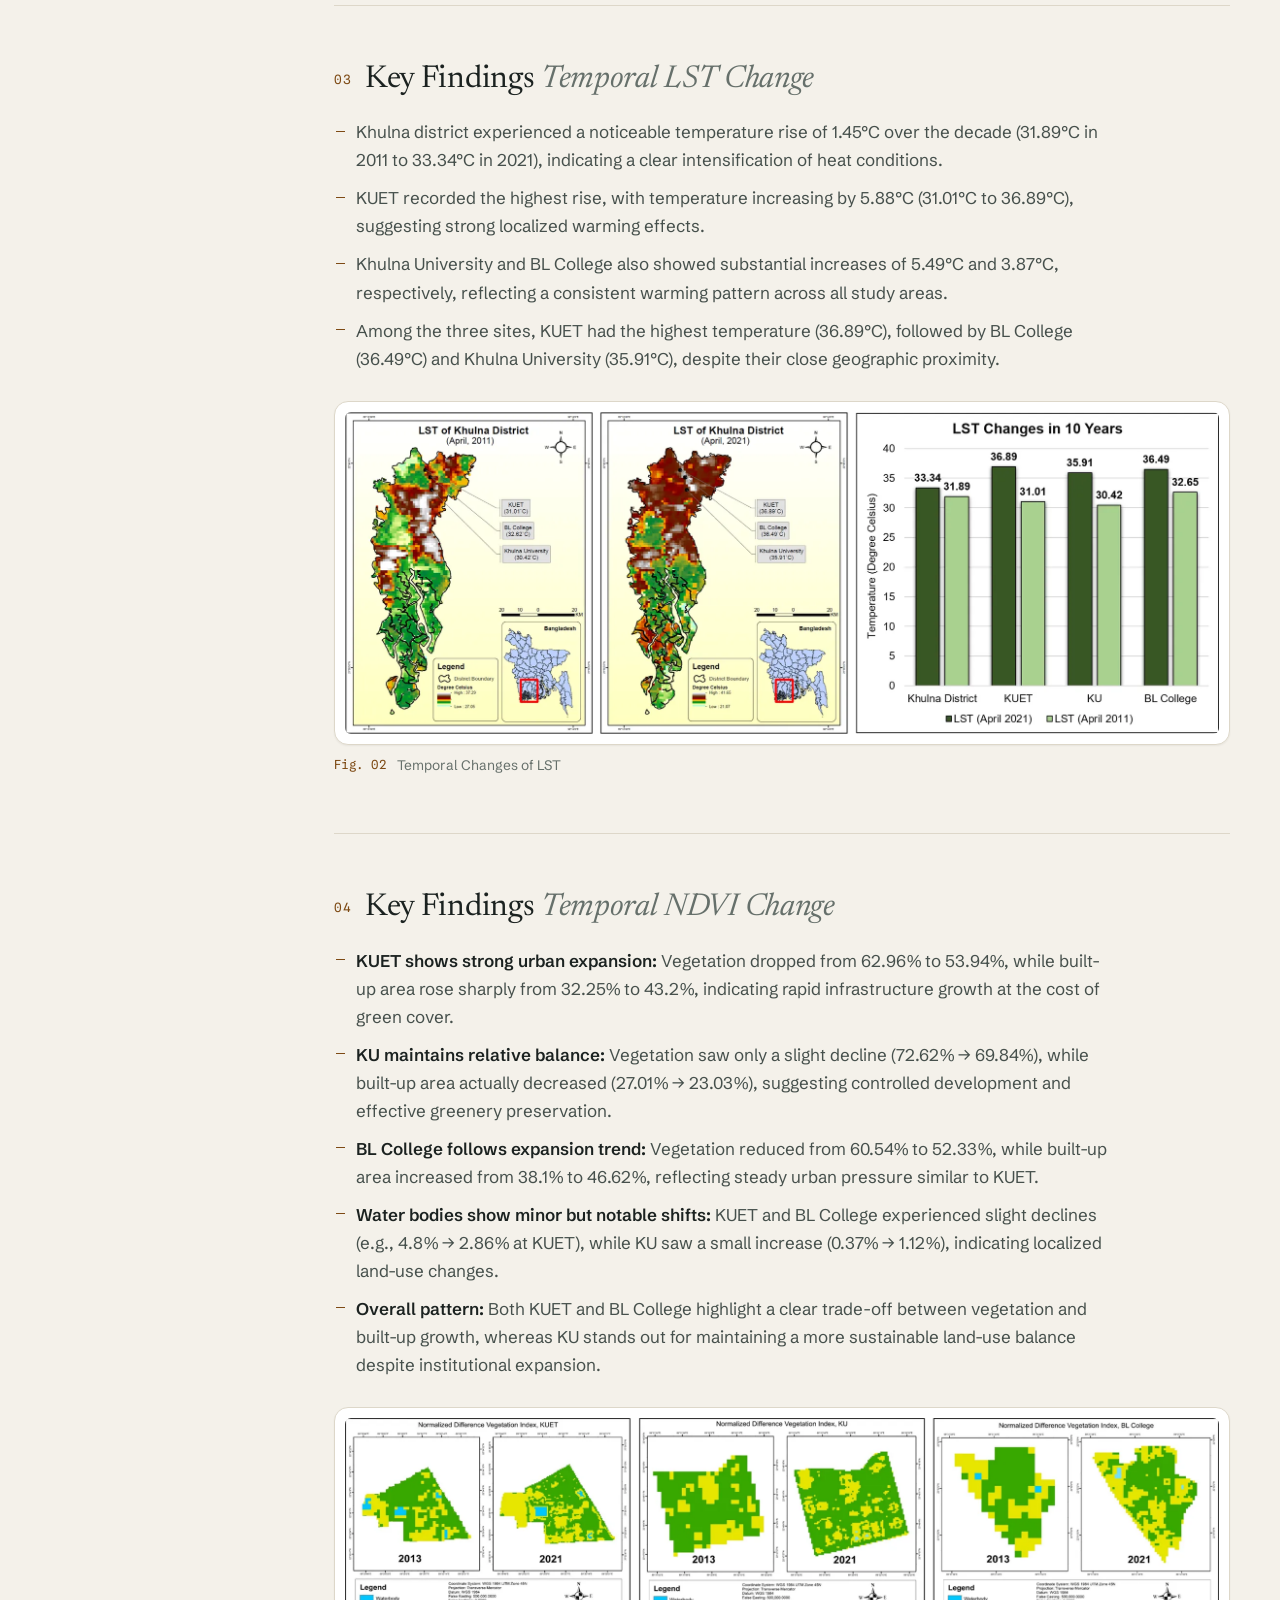
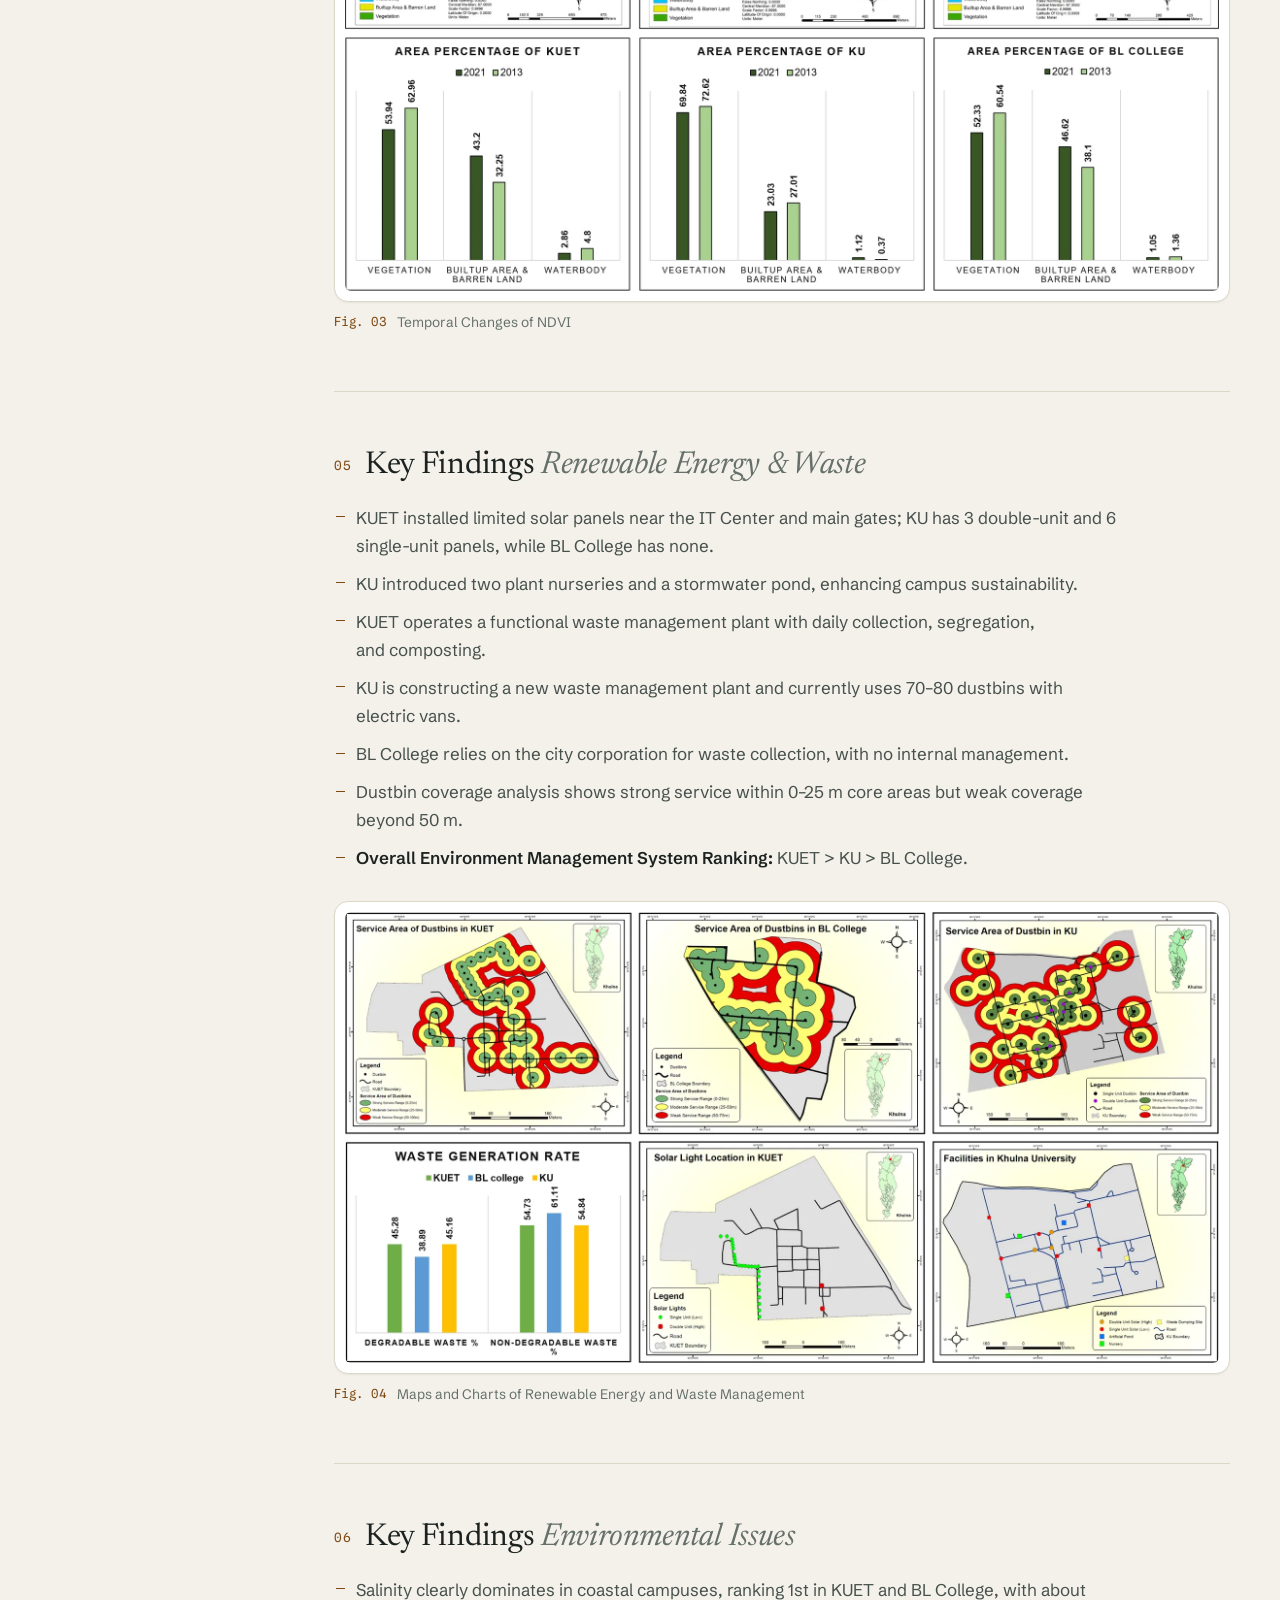
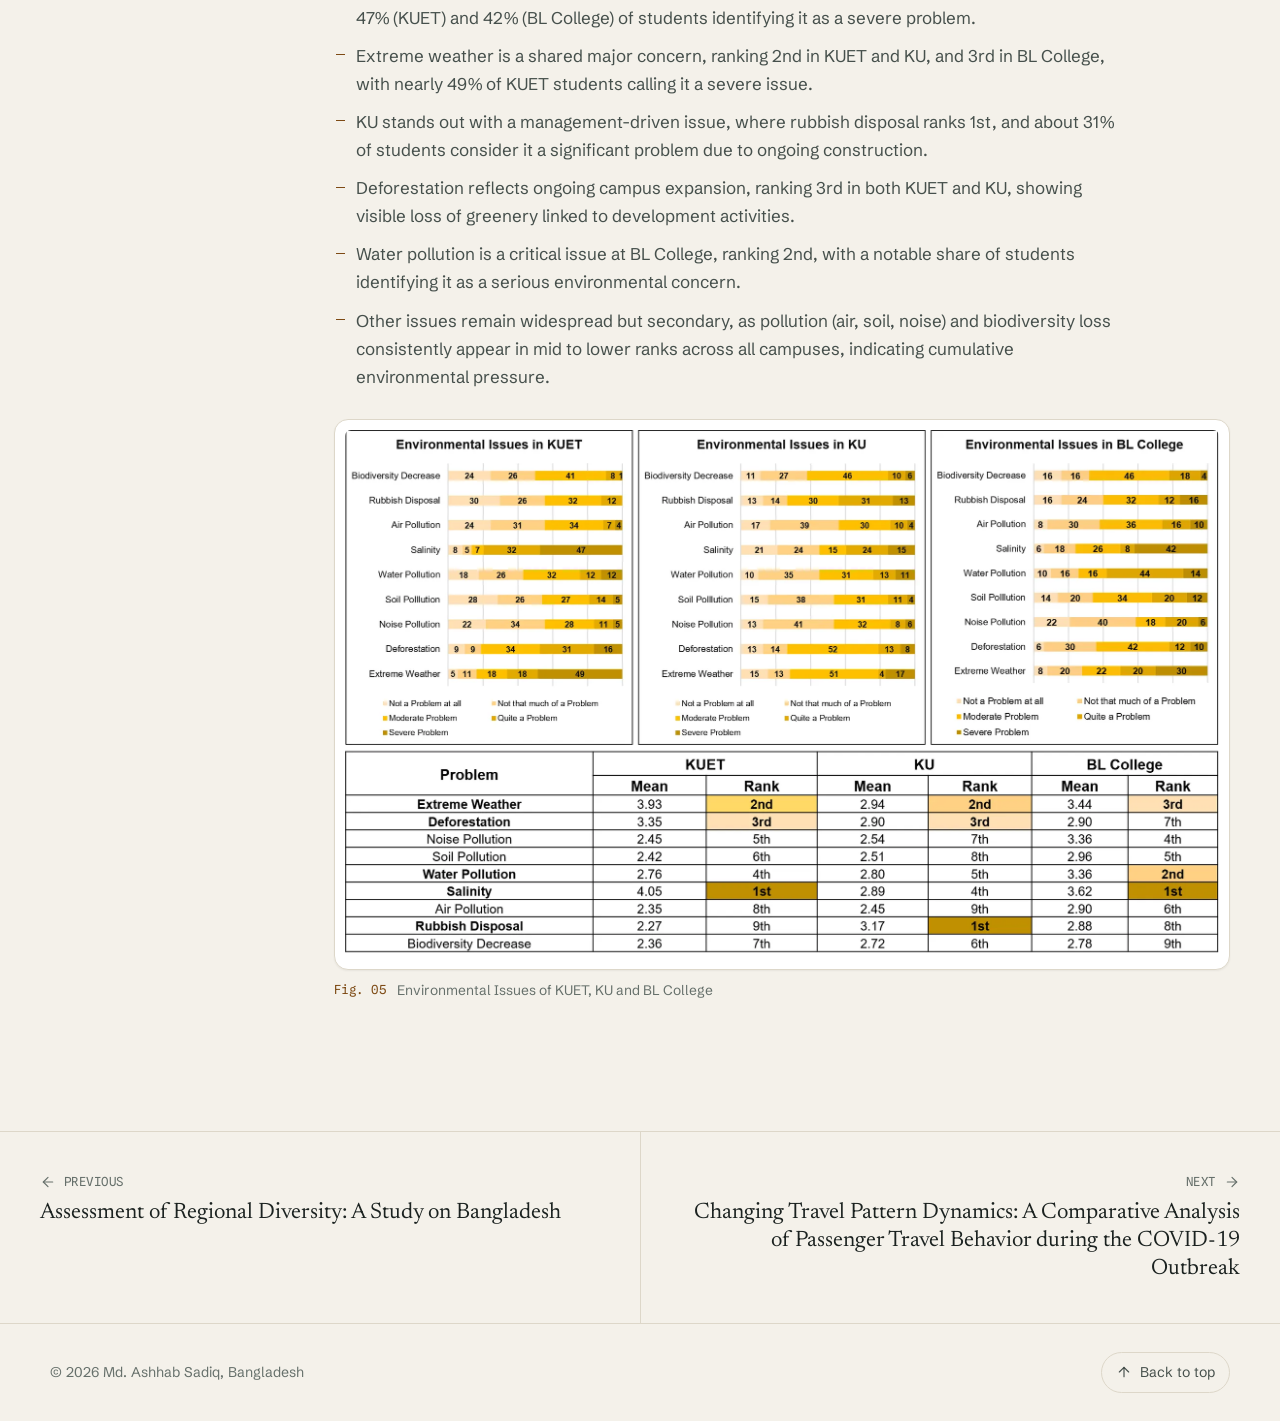
==== commit 49af02fb: "Update education layout, light theme and backgrounds" ====
--- a/academic-ems.html
+++ b/academic-ems.html
@@ -15,7 +15,7 @@
   <script>(function(){var d=document.documentElement;d.classList.add('js');try{var t=localStorage.getItem('theme');if(t==='light'||t==='dark')d.setAttribute('data-theme',t);}catch(e){}})();</script>
   <link rel="preconnect" href="https://fonts.googleapis.com">
   <link rel="preconnect" href="https://fonts.gstatic.com" crossorigin>
-  <link rel="stylesheet" href="https://fonts.googleapis.com/css2?family=Fraunces:ital,opsz,wght@0,9..144,400..600;1,9..144,400..500&amp;family=IBM+Plex+Mono:wght@400;500&amp;family=IBM+Plex+Sans:wght@400;500;600&amp;family=Newsreader:ital,opsz,wght@0,6..72,400..600;1,6..72,400..500&amp;family=Schibsted+Grotesk:wght@400;500;600&amp;family=Spline+Sans+Mono:wght@400;500&amp;display=swap">
+  <link rel="stylesheet" href="https://fonts.googleapis.com/css2?family=Newsreader:ital,opsz,wght@0,6..72,400..600;1,6..72,400..500&amp;family=Schibsted+Grotesk:wght@400;500;600&amp;family=Spline+Sans+Mono:wght@400;500&amp;display=swap">
   <link rel="stylesheet" href="style.css">
   <script src="script.js" defer></script>
 </head>
@@ -78,8 +78,6 @@
 <main id="main">
 
 <section class="case-hero" id="top">
-  <div class="hero-bg" aria-hidden="true"></div>
-  <a class="bg-credit" href="https://commons.wikimedia.org/wiki/File:Sundarbans.jpg" target="_blank" rel="noopener">Background: Sundarbans, NASA Earth Observatory</a>
   <div class="container">
     <a class="back-link" href="index.html#academic-ems"><svg class="icon" aria-hidden="true"><use href="icons.svg#arrow-left"/></svg>Back to projects</a>
     <p class="eyebrow mono">Studio project</p>
--- a/style.css
+++ b/style.css
@@ -15,11 +15,11 @@
   --text: #1b2220;
   --text-2: #46504c;
   --muted: #66706b;
-  --accent: #94590f;
-  --accent-hover: #7a4708;
+  --accent: #7d4a14;
+  --accent-hover: #633a0f;
   --accent-ink: #ffffff;
-  --accent-soft: rgba(148, 89, 15, 0.12);
-  --ochre: #9c5612;
+  --accent-soft: rgba(125, 74, 20, 0.12);
+  --ochre: #7d4a14;
   --bg-img-opacity: 0.13;
   --bg-img-filter: invert(1) grayscale(1);
   --figure-bg: #ffffff;
@@ -27,9 +27,9 @@
   --shadow-sm: 0 1px 2px rgba(27, 34, 32, 0.06);
   --shadow: 0 1px 2px rgba(27, 34, 32, 0.05), 0 12px 32px -16px rgba(27, 34, 32, 0.22);
 
-  --font-display: "Fraunces", Georgia, "Times New Roman", serif;
-  --font-body: "IBM Plex Sans", system-ui, -apple-system, "Segoe UI", Roboto, sans-serif;
-  --font-mono: "IBM Plex Mono", ui-monospace, SFMono-Regular, Menlo, Consolas, monospace;
+  --font-display: "Newsreader", Georgia, "Times New Roman", serif;
+  --font-body: "Schibsted Grotesk", system-ui, -apple-system, "Segoe UI", Roboto, sans-serif;
+  --font-mono: "Spline Sans Mono", ui-monospace, SFMono-Regular, Menlo, Consolas, monospace;
 
   --radius: 14px;
   --radius-sm: 8px;
@@ -435,6 +435,10 @@
 .edu dt { font-family: var(--font-mono); font-size: 0.7rem; text-transform: uppercase; letter-spacing: 0.06em; color: var(--muted); }
 .edu dd { margin: 2px 0 0; font-family: var(--font-display); font-size: 1.3rem; }
 .edu p { color: var(--text-2); font-size: 0.96rem; }
+.edu-stack { display: grid; gap: 20px; grid-template-rows: 1fr 1fr; }
+.edu-sm { gap: 10px; }
+.edu-sm dl { padding: 12px 0 0; }
+.edu dl:last-child { border-bottom: 0; padding-bottom: 0; }
 @media (min-width: 900px) { .edu-grid { grid-template-columns: 1.4fr 1fr; } }
 
 /* Skills */
